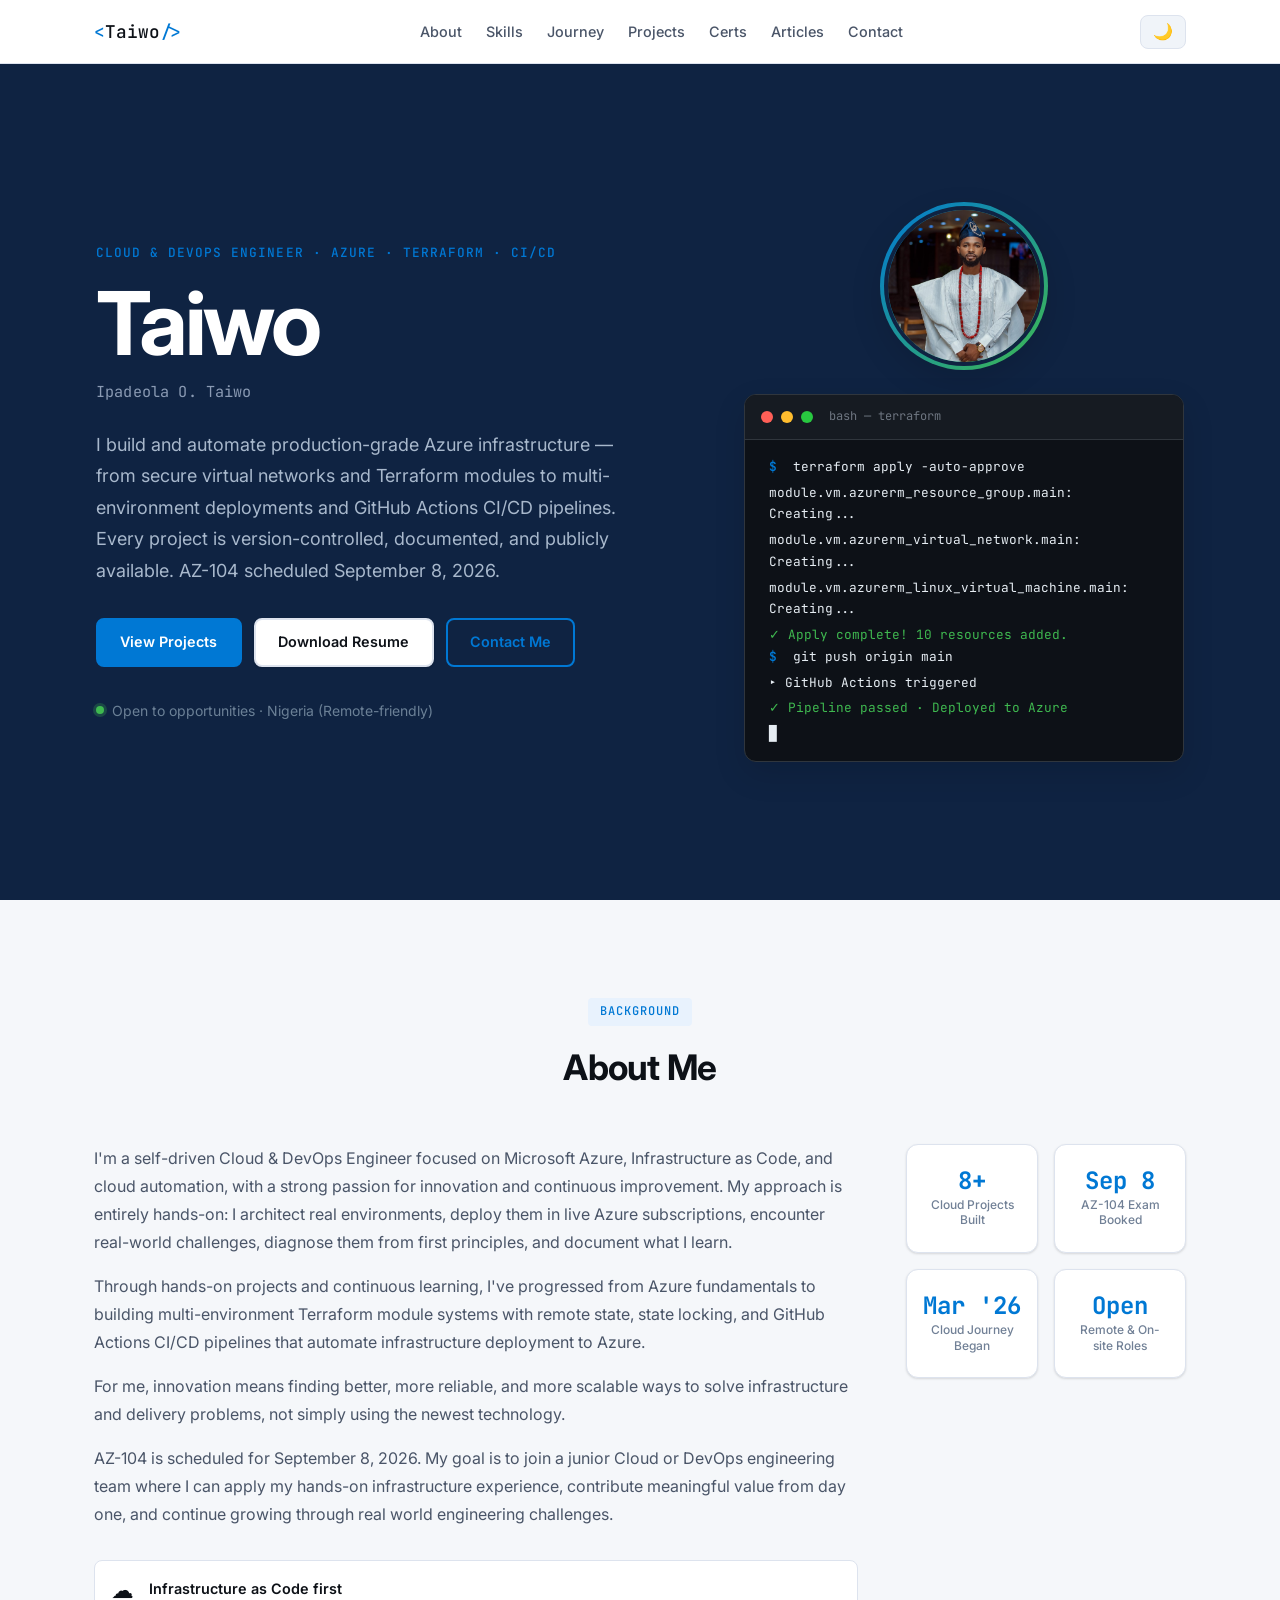
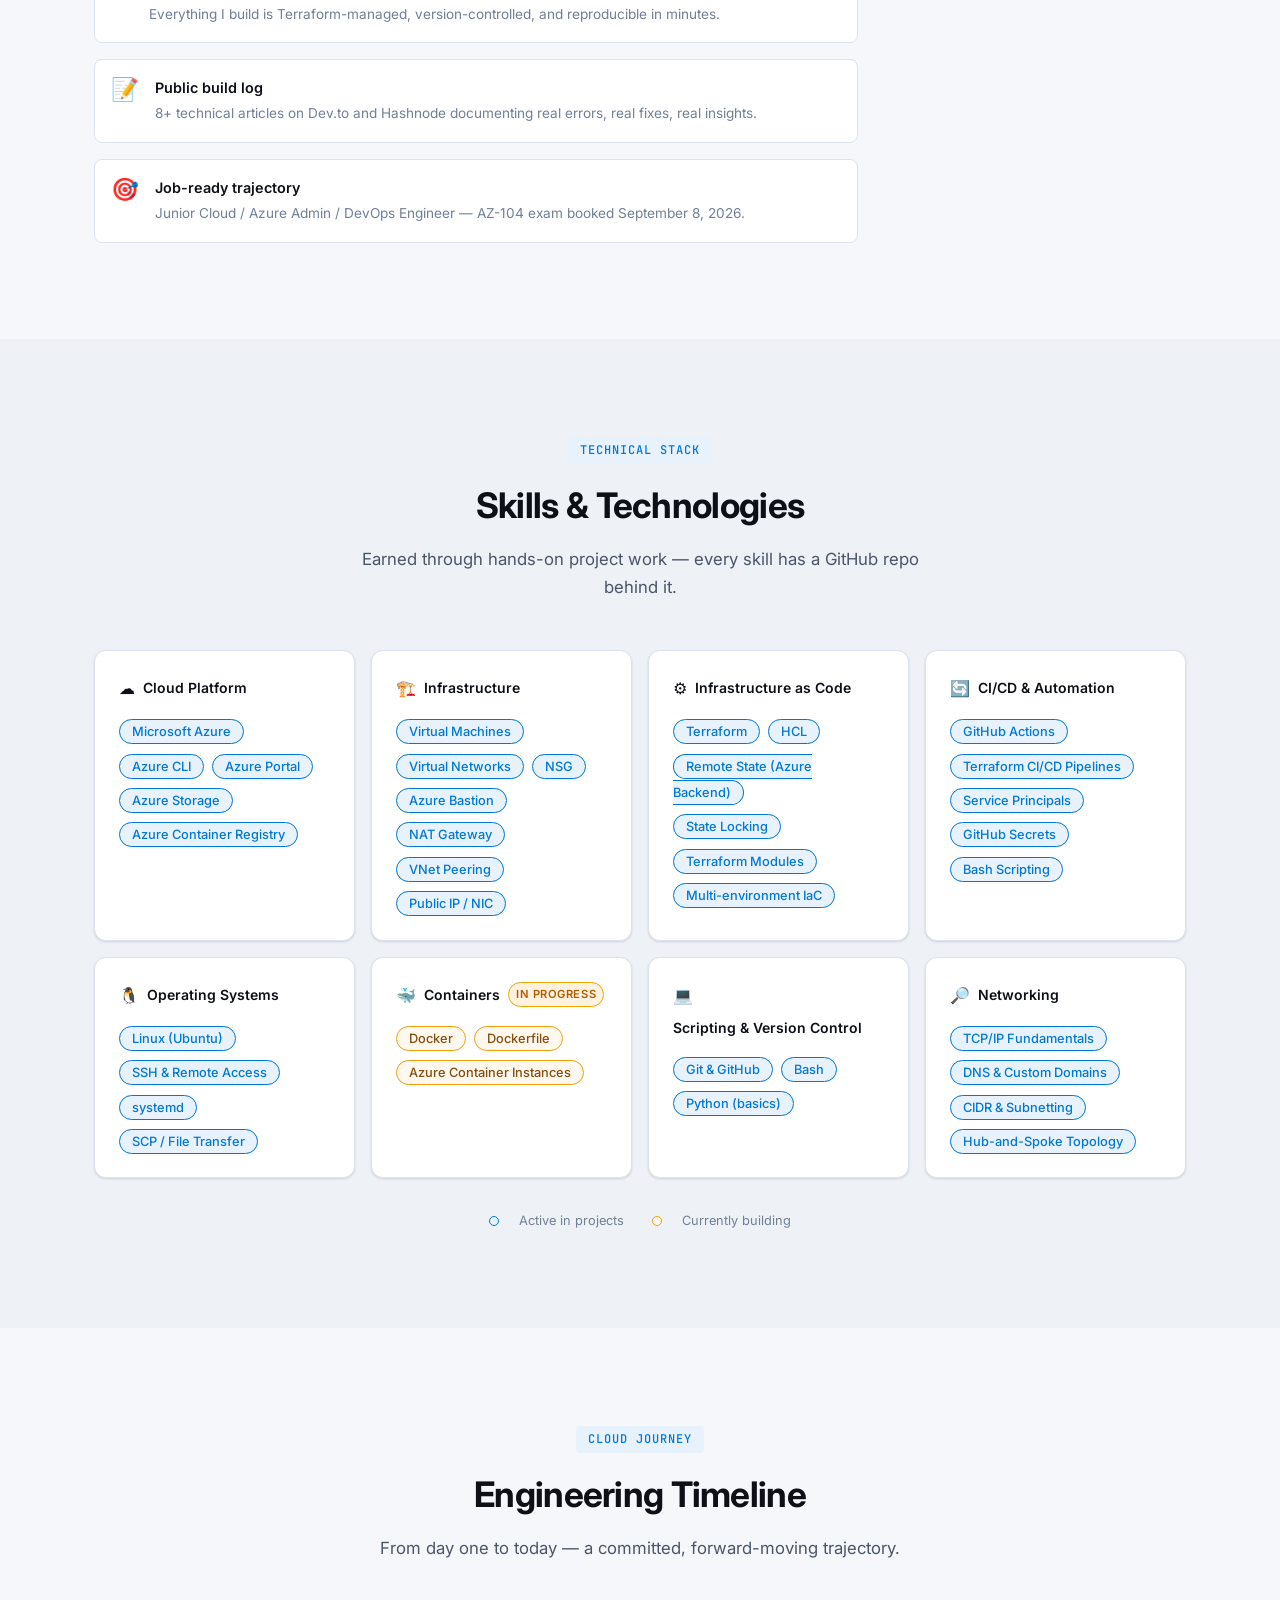
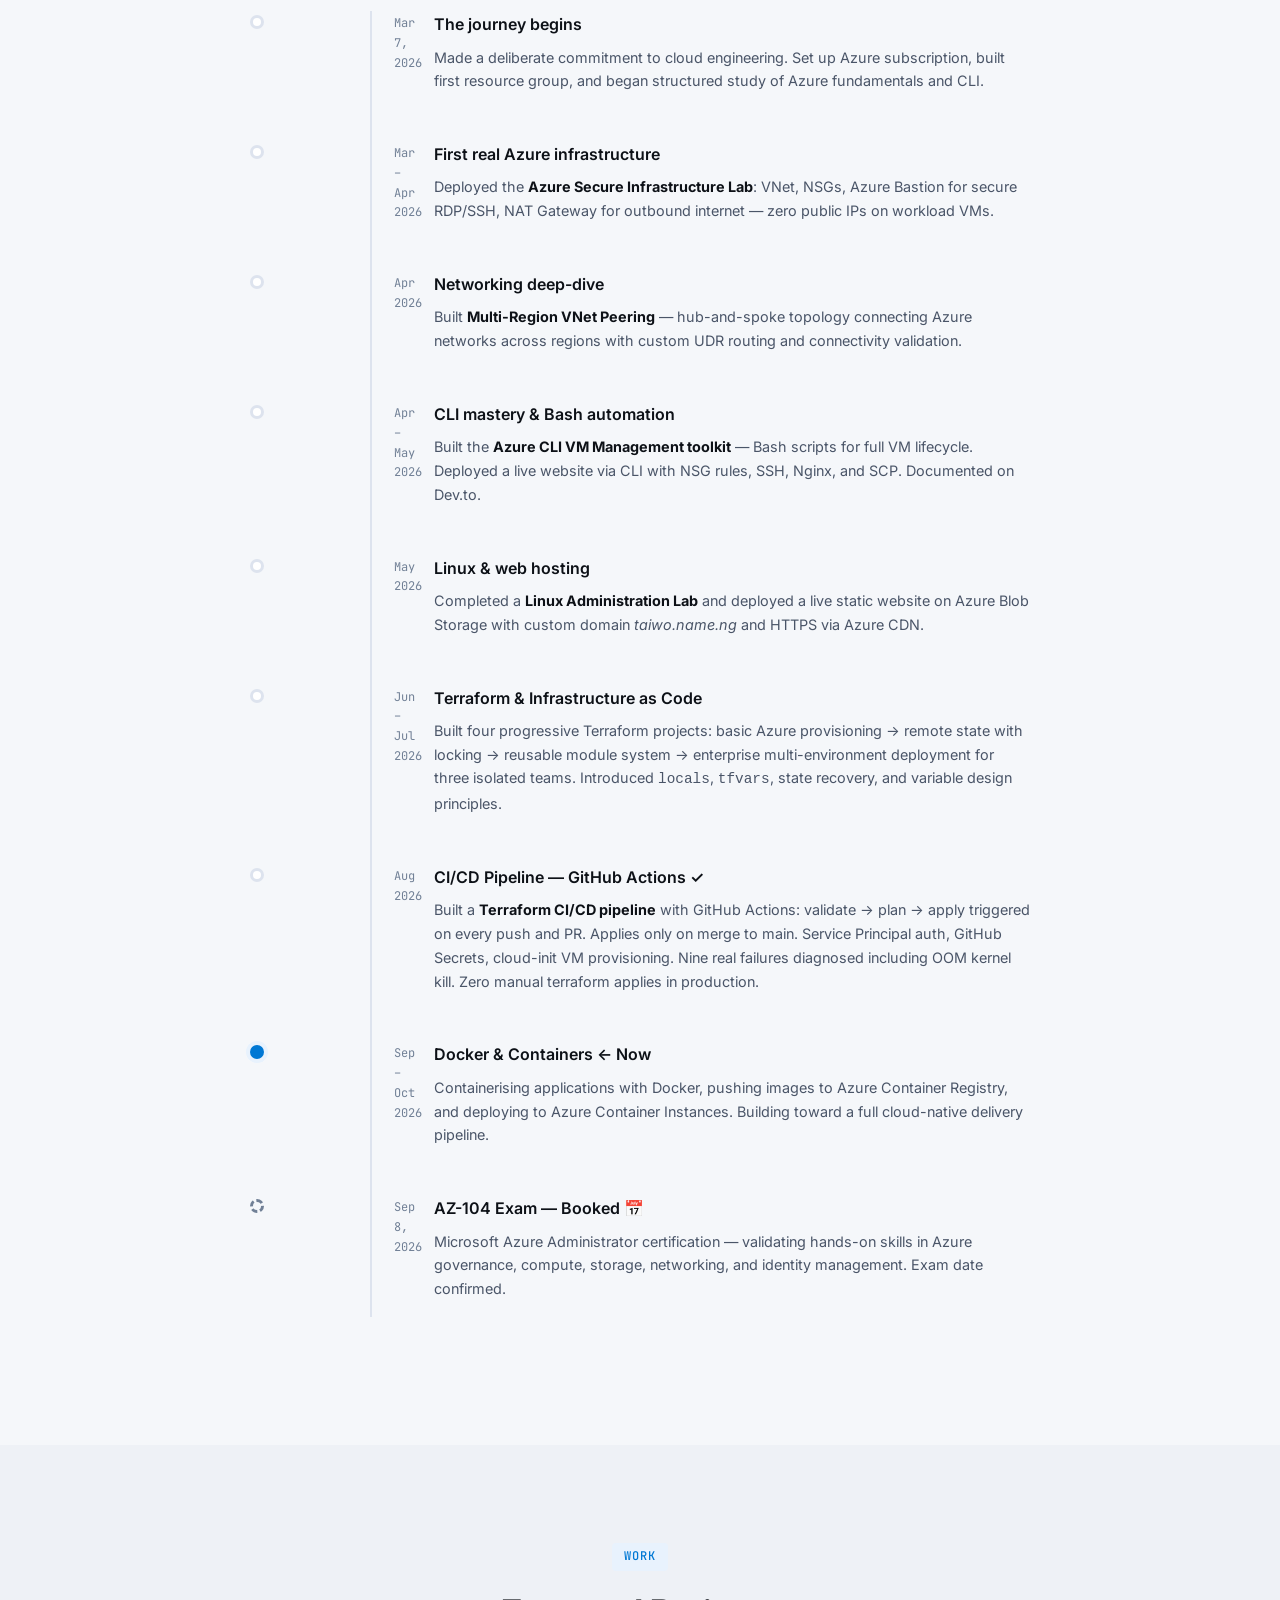
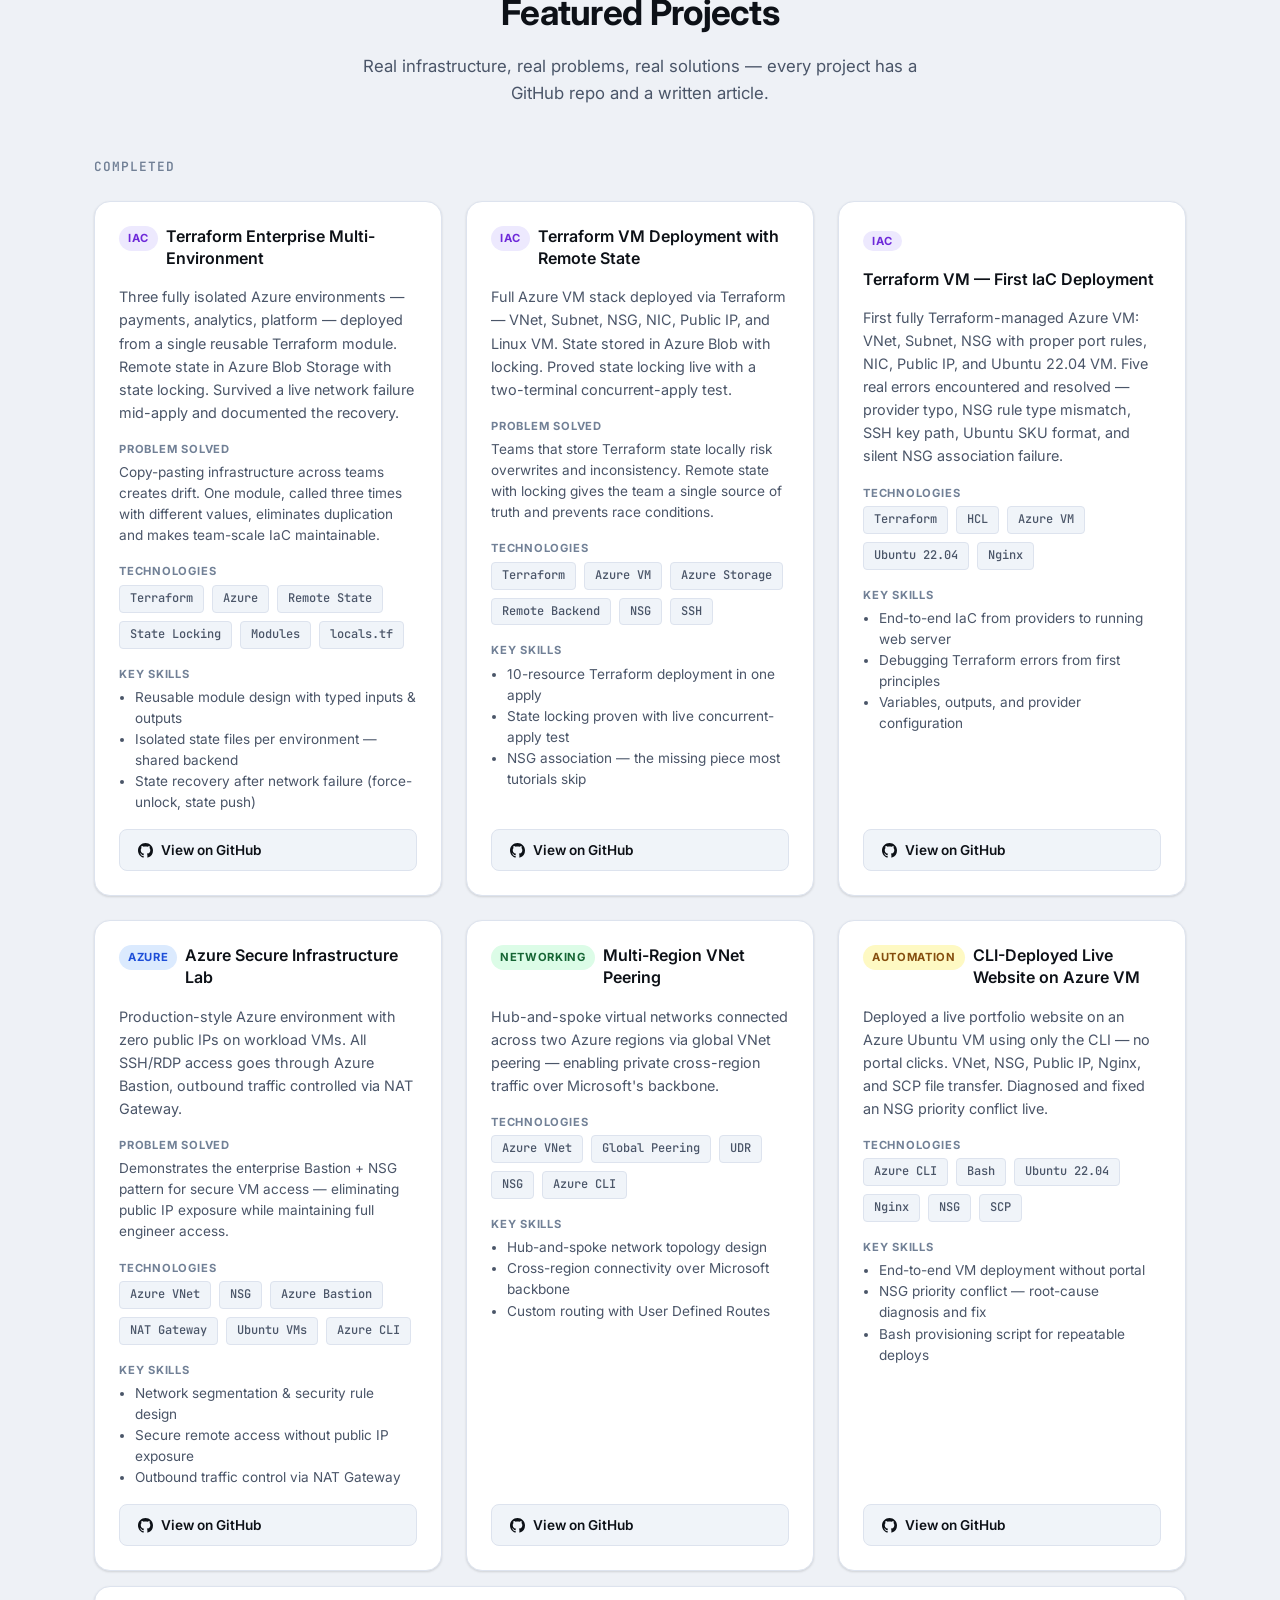
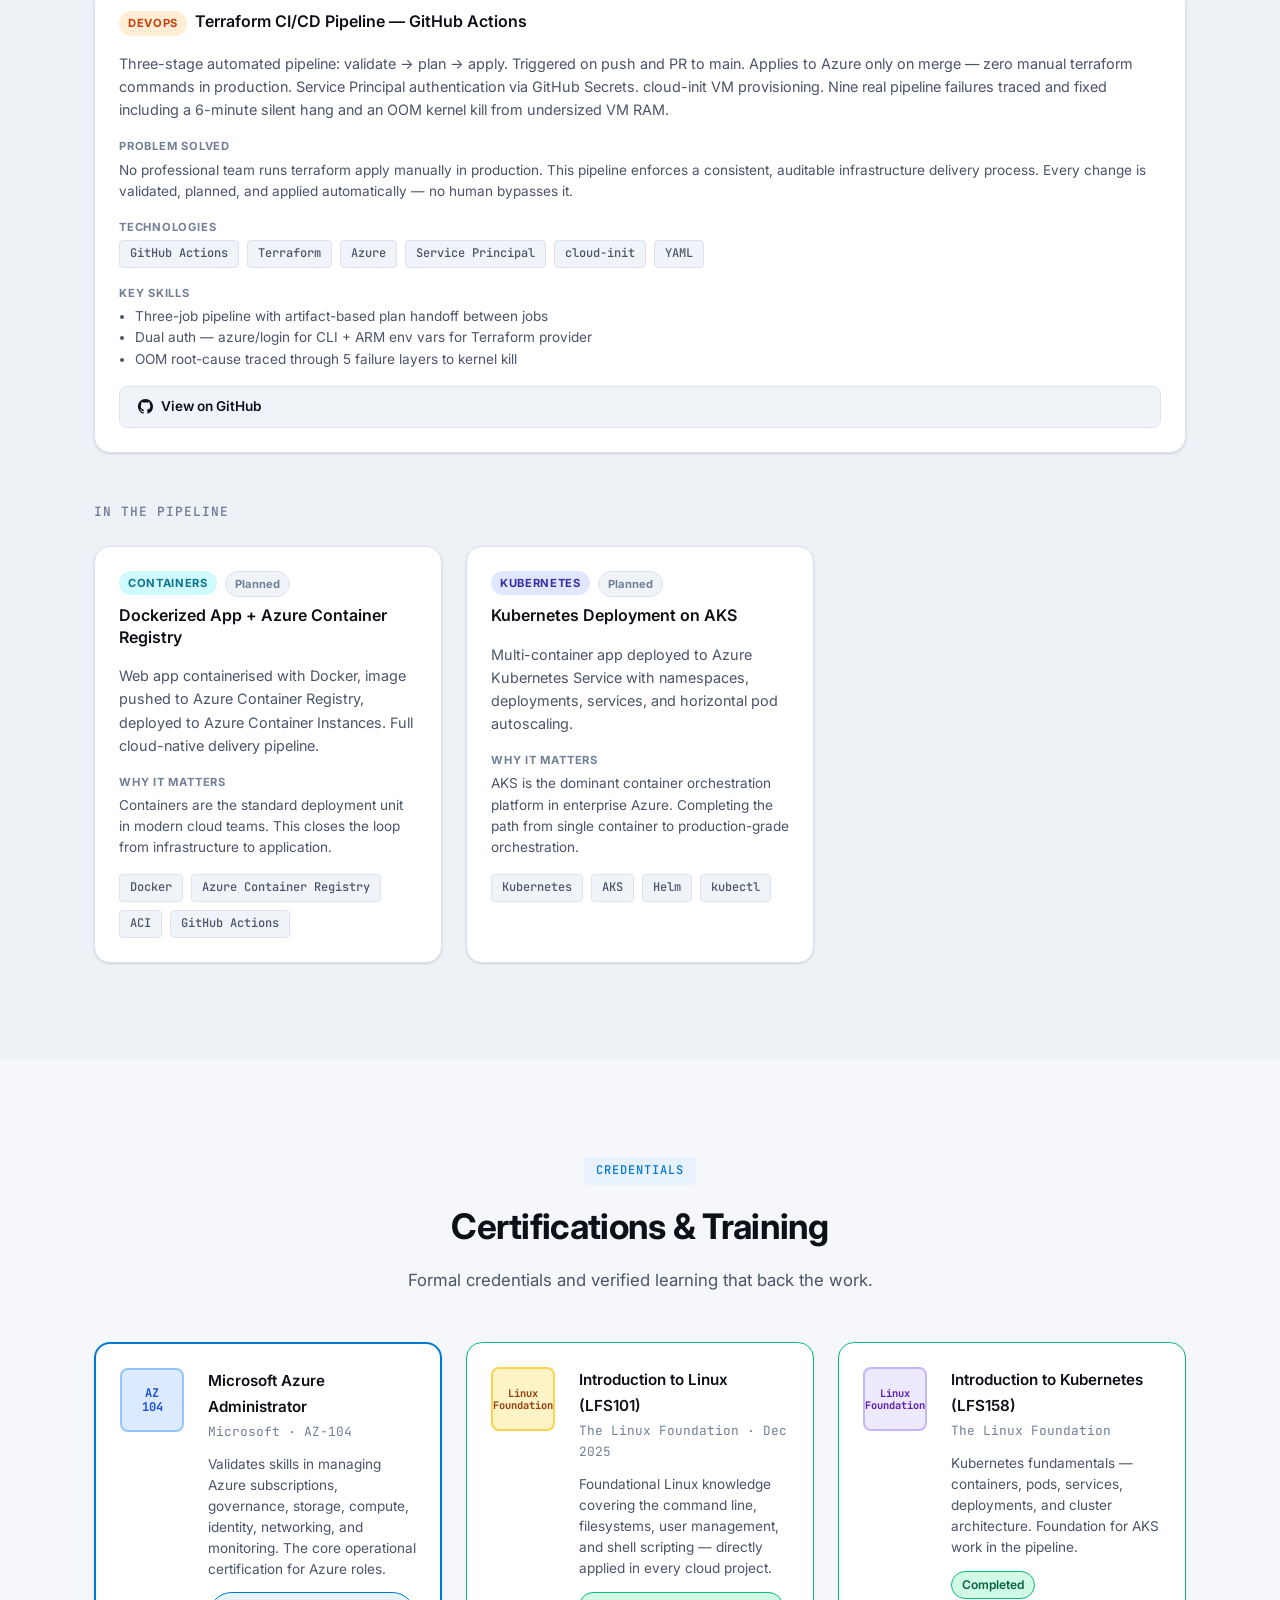
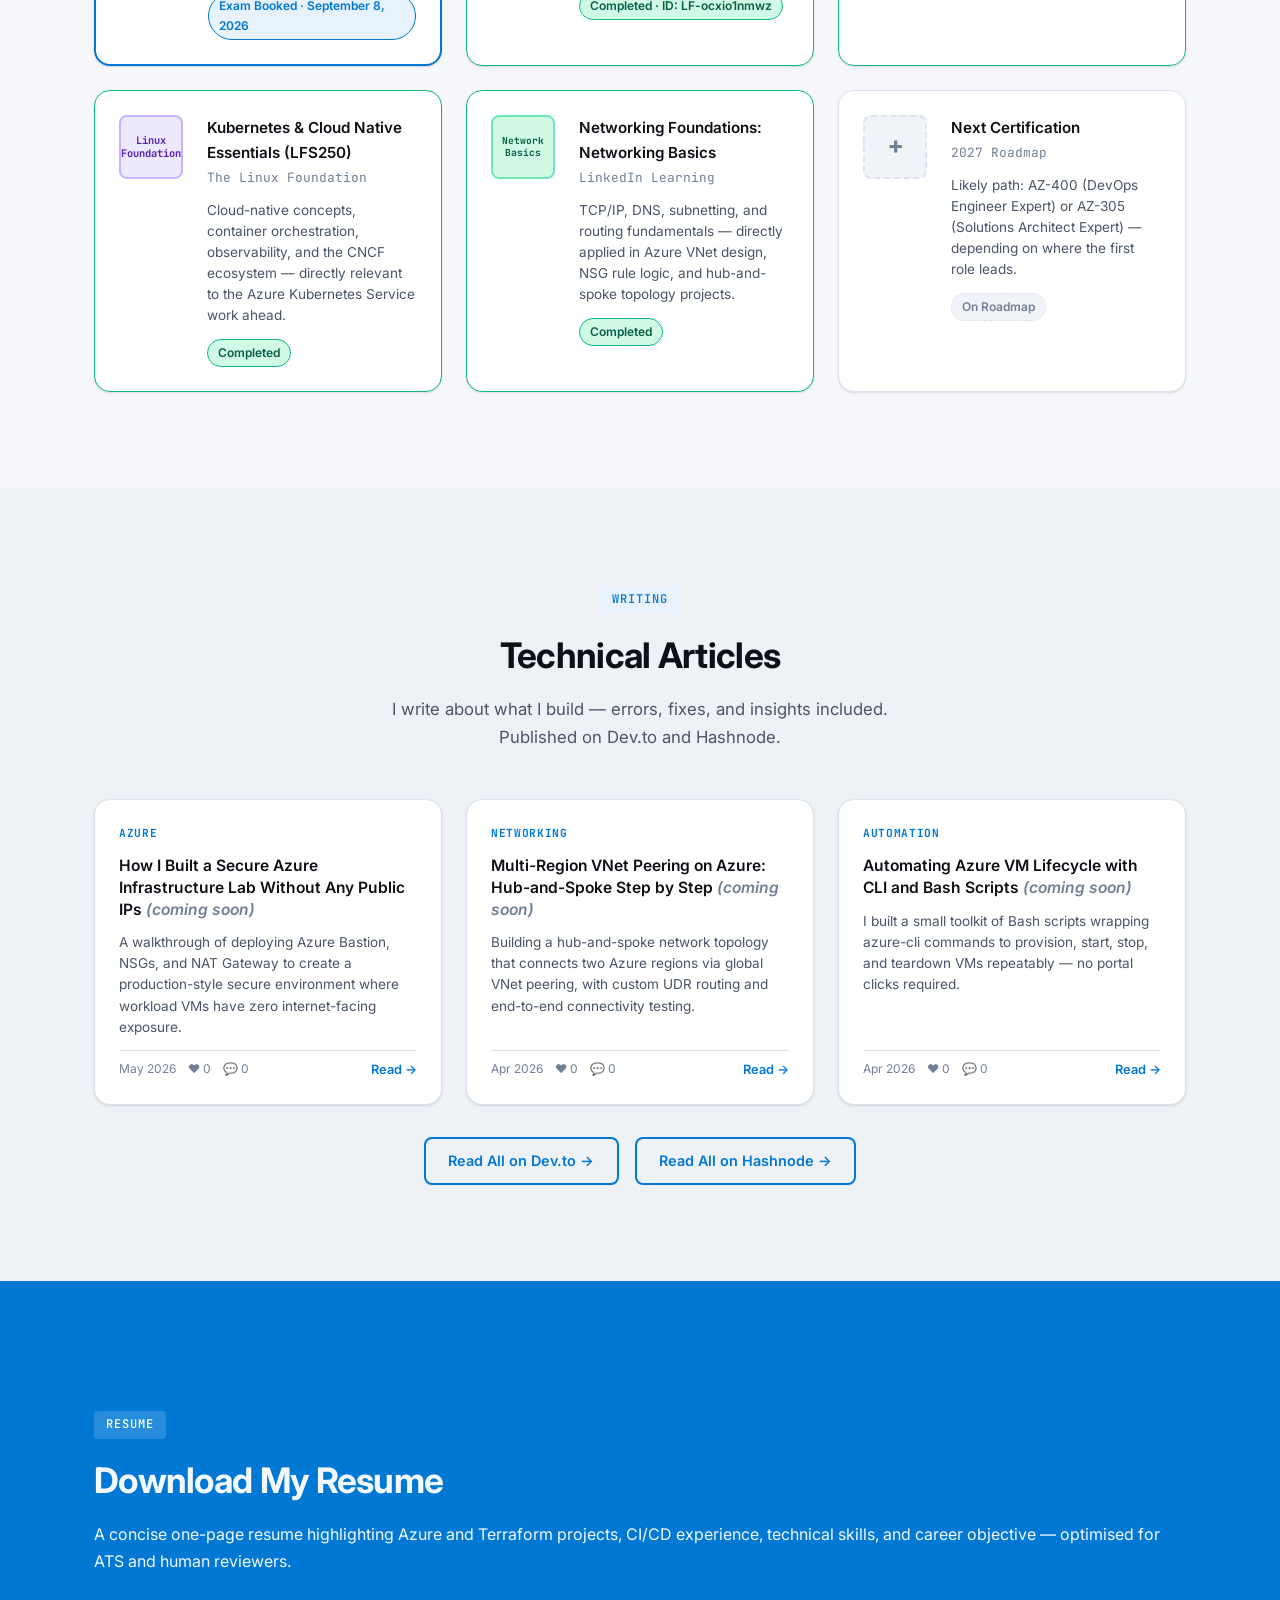
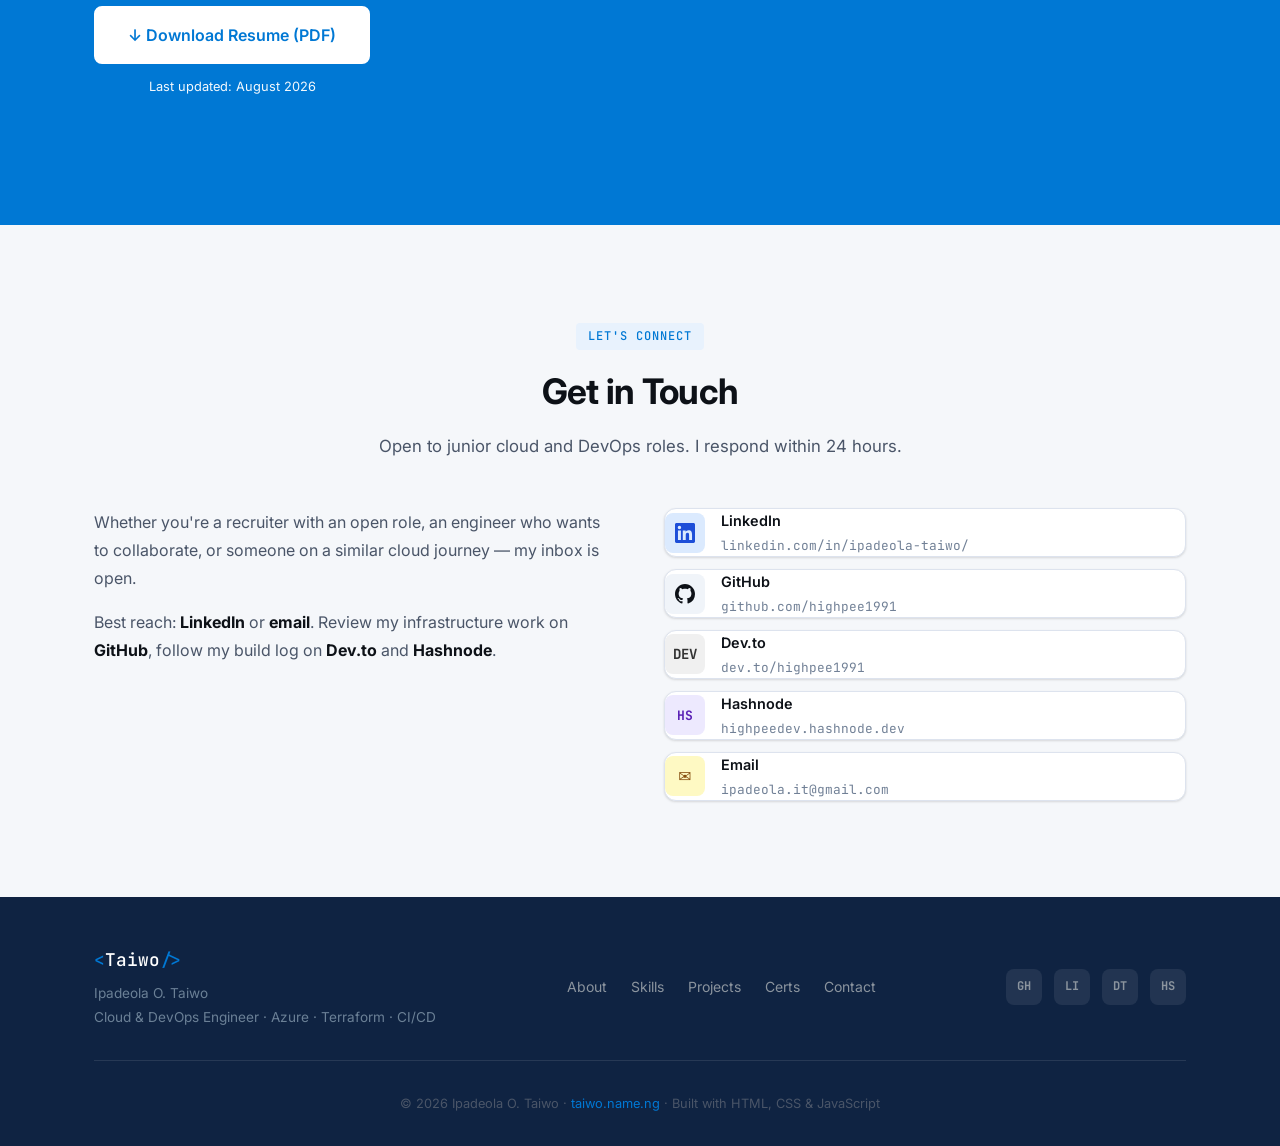
==== portfolio/index.html @ 21169d37 "feat: provision Azure storage and Front Door infrastructure with Terraform" ====
<!DOCTYPE html>
<html lang="en">
<head>
  <meta charset="UTF-8" />
  <meta name="viewport" content="width=device-width, initial-scale=1.0" />
  <meta name="description" content="Ipadeola O. Taiwo — Cloud & DevOps Engineer (Azure | Terraform | CI/CD). Building real-world infrastructure as code and seeking Junior Cloud Engineer, Azure Administrator, or DevOps Engineer roles." />
  <meta name="keywords" content="Ipadeola Taiwo, Cloud Engineer, Azure, DevOps, Terraform, GitHub Actions, CI/CD, IaC, Azure Administrator, Junior Cloud Engineer" />
  <meta name="author" content="Ipadeola O. Taiwo" />
  <meta property="og:title" content="Ipadeola O. Taiwo | Cloud & DevOps Engineer" />
  <meta property="og:description" content="Building production-grade Azure infrastructure with Terraform and CI/CD. Open to Junior Cloud, Azure Admin, and DevOps Engineer roles." />
  <meta property="og:image" content="https://taiwo.name.ng/assets/taiwo-photo.jpg" />
  <meta property="og:url" content="https://taiwo.name.ng" />
  <meta property="og:type" content="website" />
  <title>Ipadeola O. Taiwo | Cloud & DevOps Engineer</title>
  <link rel="preconnect" href="https://fonts.googleapis.com" />
  <link rel="preconnect" href="https://fonts.gstatic.com" crossorigin />
  <link href="https://fonts.googleapis.com/css2?family=Inter:wght@300;400;500;600;700&family=JetBrains+Mono:wght@400;500&display=swap" rel="stylesheet" />
  <link rel="stylesheet" href="style.css" />
</head>
<body class="light-mode">

  <!-- NAVBAR -->
  <header class="navbar" id="navbar" role="banner">
    <div class="nav-inner">
      <a href="#hero" class="nav-logo" aria-label="Taiwo home">
        <span class="logo-bracket">&lt;</span>Taiwo<span class="logo-bracket">/&gt;</span>
      </a>
      <nav class="nav-links" id="navLinks" role="navigation" aria-label="Main navigation">
        <a href="#about">About</a>
        <a href="#skills">Skills</a>
        <a href="#timeline">Journey</a>
        <a href="#projects">Projects</a>
        <a href="#certifications">Certs</a>
        <a href="#articles">Articles</a>
        <a href="#contact">Contact</a>
      </nav>
      <div class="nav-controls">
        <button class="theme-toggle" id="themeToggle" aria-label="Toggle dark mode">
          <span id="themeIcon">🌙</span>
        </button>
        <button class="hamburger" id="hamburger" aria-label="Toggle menu" aria-expanded="false">
          <span></span><span></span><span></span>
        </button>
      </div>
    </div>
  </header>

  <main>

    <!-- HERO -->
    <section class="hero" id="hero" aria-label="Introduction">
      <div class="hero-content">
        <p class="hero-eyebrow">Cloud &amp; DevOps Engineer &middot; Azure · Terraform · CI/CD</p>
        <h1 class="hero-name">Taiwo</h1>
        <p class="hero-fullname">Ipadeola O. Taiwo</p>
        <p class="hero-summary">
          I build and automate production-grade Azure infrastructure — from secure virtual networks and Terraform modules to multi-environment deployments and GitHub Actions CI/CD pipelines. Every project is version-controlled, documented, and publicly available. AZ-104 scheduled September 8, 2026.
        </p>
        <div class="hero-actions">
          <a href="#projects" class="btn btn-primary">View Projects</a>
          <a href="assets/IPADEOLA_OLUWASEUN_TAIWO.pdf" target="_blank" download="Ipadeola-Taiwo-Cloud-DevOps-Resume.pdf" class="btn btn-secondary">Download Resume</a>
          <a href="#contact" class="btn btn-outline">Contact Me</a>
        </div>
        <div class="hero-meta">
          <span class="status-dot" aria-hidden="true"></span>
          <span>Open to opportunities &middot; Nigeria (Remote-friendly)</span>
        </div>
      </div>
      <div class="hero-visual">
        <div class="hero-photo-wrap">
          <img src="assets/taiwo-photo.jpg" alt="Portrait of Ipadeola O. Taiwo" class="hero-photo" width="320" height="320" loading="eager" />
        </div>
        <div class="terminal-card">
          <div class="terminal-header">
            <span class="dot dot-red"></span>
            <span class="dot dot-yellow"></span>
            <span class="dot dot-green"></span>
            <span class="terminal-title">bash &mdash; terraform</span>
          </div>
          <div class="terminal-body">
            <p><span class="prompt">$</span> terraform apply -auto-approve</p>
            <p class="t-output">module.vm.azurerm_resource_group.main: Creating...</p>
            <p class="t-output">module.vm.azurerm_virtual_network.main: Creating...</p>
            <p class="t-output">module.vm.azurerm_linux_virtual_machine.main: Creating...</p>
            <p class="t-output"><span class="t-success">&#10003; Apply complete! 10 resources added.</span></p>
            <p><span class="prompt">$</span> git push origin main</p>
            <p class="t-output">&#9656; GitHub Actions triggered</p>
            <p class="t-output"><span class="t-success">&#10003; Pipeline passed &middot; Deployed to Azure</span></p>
            <p class="t-output t-blink">&#9608;</p>
          </div>
        </div>
      </div>
    </section>

    <!-- ABOUT -->
    <section class="section" id="about" aria-label="About section">
      <div class="container">
        <div class="section-header">
          <span class="section-tag">Background</span>
          <h2 class="section-title">About Me</h2>
        </div>
        <div class="about-grid">
          <div class="about-text">
            <p>I'm a self-driven Cloud & DevOps Engineer focused on Microsoft Azure, Infrastructure as Code, and cloud automation, with a strong passion for innovation and continuous improvement. My approach is entirely hands-on: I architect real environments, deploy them in live Azure subscriptions, encounter real-world challenges, diagnose them from first principles, and document what I learn.</p>
            <p>Through hands-on projects and continuous learning, I've progressed from Azure fundamentals to building multi-environment Terraform module systems with remote state, state locking, and GitHub Actions CI/CD pipelines that automate infrastructure deployment to Azure.</p>
            <p>For me, innovation means finding better, more reliable, and more scalable ways to solve infrastructure and delivery problems, not simply using the newest technology.</p>
            <p>AZ-104 is scheduled for September 8, 2026. My goal is to join a junior Cloud or DevOps engineering team where I can apply my hands-on infrastructure experience, contribute meaningful value from day one, and continue growing through real world engineering challenges.</p>
            <div class="about-highlights">
              <div class="highlight-item">
                <span class="hi-icon">&#9729;&#65039;</span>
                <div>
                  <strong>Infrastructure as Code first</strong>
                  <p>Everything I build is Terraform-managed, version-controlled, and reproducible in minutes.</p>
                </div>
              </div>
              <div class="highlight-item">
                <span class="hi-icon">&#128221;</span>
                <div>
                  <strong>Public build log</strong>
                  <p>8+ technical articles on Dev.to and Hashnode documenting real errors, real fixes, real insights.</p>
                </div>
              </div>
              <div class="highlight-item">
                <span class="hi-icon">&#127919;</span>
                <div>
                  <strong>Job-ready trajectory</strong>
                  <p>Junior Cloud / Azure Admin / DevOps Engineer — AZ-104 exam booked September 8, 2026.</p>
                </div>
              </div>
            </div>
          </div>
          <div class="about-stats">
            <div class="stat-card">
              <span class="stat-num">8+</span>
              <span class="stat-label">Cloud Projects Built</span>
            </div>
            <div class="stat-card">
              <span class="stat-num">Sep 8</span>
              <span class="stat-label">AZ-104 Exam Booked</span>
            </div>
            <div class="stat-card">
              <span class="stat-num">Mar '26</span>
              <span class="stat-label">Cloud Journey Began</span>
            </div>
            <div class="stat-card">
              <span class="stat-num">Open</span>
              <span class="stat-label">Remote &amp; On-site Roles</span>
            </div>
          </div>
        </div>
      </div>
    </section>

    <!-- SKILLS -->
    <section class="section section-alt" id="skills" aria-label="Skills section">
      <div class="container">
        <div class="section-header">
          <span class="section-tag">Technical Stack</span>
          <h2 class="section-title">Skills &amp; Technologies</h2>
          <p class="section-sub">Earned through hands-on project work — every skill has a GitHub repo behind it.</p>
        </div>
        <div class="skills-grid">
          <div class="skill-group">
            <h3 class="skill-group-title"><span class="sg-icon">&#9729;&#65039;</span> Cloud Platform</h3>
            <ul class="skill-list">
              <li><span class="skill-tag active">Microsoft Azure</span></li>
              <li><span class="skill-tag active">Azure CLI</span></li>
              <li><span class="skill-tag active">Azure Portal</span></li>
              <li><span class="skill-tag active">Azure Storage</span></li>
              <li><span class="skill-tag active">Azure Container Registry</span></li>
            </ul>
          </div>
          <div class="skill-group">
            <h3 class="skill-group-title"><span class="sg-icon">&#127959;&#65039;</span> Infrastructure</h3>
            <ul class="skill-list">
              <li><span class="skill-tag active">Virtual Machines</span></li>
              <li><span class="skill-tag active">Virtual Networks</span></li>
              <li><span class="skill-tag active">NSG</span></li>
              <li><span class="skill-tag active">Azure Bastion</span></li>
              <li><span class="skill-tag active">NAT Gateway</span></li>
              <li><span class="skill-tag active">VNet Peering</span></li>
              <li><span class="skill-tag active">Public IP / NIC</span></li>
            </ul>
          </div>
          <div class="skill-group">
            <h3 class="skill-group-title"><span class="sg-icon">&#9881;&#65039;</span> Infrastructure as Code</h3>
            <ul class="skill-list">
              <li><span class="skill-tag active">Terraform</span></li>
              <li><span class="skill-tag active">HCL</span></li>
              <li><span class="skill-tag active">Remote State (Azure Backend)</span></li>
              <li><span class="skill-tag active">State Locking</span></li>
              <li><span class="skill-tag active">Terraform Modules</span></li>
              <li><span class="skill-tag active">Multi-environment IaC</span></li>
            </ul>
          </div>
          <div class="skill-group">
            <h3 class="skill-group-title"><span class="sg-icon">&#128260;</span> CI/CD &amp; Automation</h3>
            <ul class="skill-list">
              <li><span class="skill-tag active">GitHub Actions</span></li>
              <li><span class="skill-tag active">Terraform CI/CD Pipelines</span></li>
              <li><span class="skill-tag active">Service Principals</span></li>
              <li><span class="skill-tag active">GitHub Secrets</span></li>
              <li><span class="skill-tag active">Bash Scripting</span></li>
            </ul>
          </div>
          <div class="skill-group">
            <h3 class="skill-group-title"><span class="sg-icon">&#128039;</span> Operating Systems</h3>
            <ul class="skill-list">
              <li><span class="skill-tag active">Linux (Ubuntu)</span></li>
              <li><span class="skill-tag active">SSH &amp; Remote Access</span></li>
              <li><span class="skill-tag active">systemd</span></li>
              <li><span class="skill-tag active">SCP / File Transfer</span></li>
            </ul>
          </div>
          <div class="skill-group">
            <h3 class="skill-group-title"><span class="sg-icon">&#128051;</span> Containers
              <span class="learning-badge">In Progress</span>
            </h3>
            <ul class="skill-list">
              <li><span class="skill-tag learning">Docker</span></li>
              <li><span class="skill-tag learning">Dockerfile</span></li>
              <li><span class="skill-tag learning">Azure Container Instances</span></li>
            </ul>
          </div>
          <div class="skill-group">
            <h3 class="skill-group-title"><span class="sg-icon">&#128187;</span> Scripting &amp; Version Control</h3>
            <ul class="skill-list">
              <li><span class="skill-tag active">Git &amp; GitHub</span></li>
              <li><span class="skill-tag active">Bash</span></li>
              <li><span class="skill-tag active">Python (basics)</span></li>
            </ul>
          </div>
          <div class="skill-group">
            <h3 class="skill-group-title"><span class="sg-icon">&#128270;</span> Networking</h3>
            <ul class="skill-list">
              <li><span class="skill-tag active">TCP/IP Fundamentals</span></li>
              <li><span class="skill-tag active">DNS &amp; Custom Domains</span></li>
              <li><span class="skill-tag active">CIDR &amp; Subnetting</span></li>
              <li><span class="skill-tag active">Hub-and-Spoke Topology</span></li>
            </ul>
          </div>
        </div>
        <p class="skills-legend">
          <span class="legend-dot ld-active"></span> Active in projects &nbsp;&nbsp;
          <span class="legend-dot ld-learning"></span> Currently building
        </p>
      </div>
    </section>

    <!-- TIMELINE -->
    <section class="section" id="timeline" aria-label="Cloud journey timeline">
      <div class="container">
        <div class="section-header">
          <span class="section-tag">Cloud Journey</span>
          <h2 class="section-title">Engineering Timeline</h2>
          <p class="section-sub">From day one to today — a committed, forward-moving trajectory.</p>
        </div>
        <div class="timeline">
          <div class="timeline-item">
            <div class="tl-marker"></div>
            <div class="tl-date">Mar 7, 2026</div>
            <div class="tl-content">
              <h3>The journey begins</h3>
              <p>Made a deliberate commitment to cloud engineering. Set up Azure subscription, built first resource group, and began structured study of Azure fundamentals and CLI.</p>
            </div>
          </div>
          <div class="timeline-item">
            <div class="tl-marker"></div>
            <div class="tl-date">Mar – Apr 2026</div>
            <div class="tl-content">
              <h3>First real Azure infrastructure</h3>
              <p>Deployed the <strong>Azure Secure Infrastructure Lab</strong>: VNet, NSGs, Azure Bastion for secure RDP/SSH, NAT Gateway for outbound internet — zero public IPs on workload VMs.</p>
            </div>
          </div>
          <div class="timeline-item">
            <div class="tl-marker"></div>
            <div class="tl-date">Apr 2026</div>
            <div class="tl-content">
              <h3>Networking deep-dive</h3>
              <p>Built <strong>Multi-Region VNet Peering</strong> — hub-and-spoke topology connecting Azure networks across regions with custom UDR routing and connectivity validation.</p>
            </div>
          </div>
          <div class="timeline-item">
            <div class="tl-marker"></div>
            <div class="tl-date">Apr – May 2026</div>
            <div class="tl-content">
              <h3>CLI mastery &amp; Bash automation</h3>
              <p>Built the <strong>Azure CLI VM Management toolkit</strong> — Bash scripts for full VM lifecycle. Deployed a live website via CLI with NSG rules, SSH, Nginx, and SCP. Documented on Dev.to.</p>
            </div>
          </div>
          <div class="timeline-item">
            <div class="tl-marker"></div>
            <div class="tl-date">May 2026</div>
            <div class="tl-content">
              <h3>Linux &amp; web hosting</h3>
              <p>Completed a <strong>Linux Administration Lab</strong> and deployed a live static website on Azure Blob Storage with custom domain <em>taiwo.name.ng</em> and HTTPS via Azure CDN.</p>
            </div>
          </div>
          <div class="timeline-item">
            <div class="tl-marker"></div>
            <div class="tl-date">Jun – Jul 2026</div>
            <div class="tl-content">
              <h3>Terraform &amp; Infrastructure as Code</h3>
              <p>Built four progressive Terraform projects: basic Azure provisioning → remote state with locking → reusable module system → enterprise multi-environment deployment for three isolated teams. Introduced <code>locals</code>, <code>tfvars</code>, state recovery, and variable design principles.</p>
            </div>
          </div>
          <div class="timeline-item">
            <div class="tl-marker"></div>
            <div class="tl-date">Aug 2026</div>
            <div class="tl-content">
              <h3>CI/CD Pipeline — GitHub Actions ✓</h3>
              <p>Built a <strong>Terraform CI/CD pipeline</strong> with GitHub Actions: validate → plan → apply triggered on every push and PR. Applies only on merge to main. Service Principal auth, GitHub Secrets, cloud-init VM provisioning. Nine real failures diagnosed including OOM kernel kill. Zero manual terraform applies in production.</p>
            </div>
          </div>
          <div class="timeline-item">
            <div class="tl-marker current"></div>
            <div class="tl-date">Sep – Oct 2026</div>
            <div class="tl-content">
              <h3>Docker &amp; Containers ← Now</h3>
              <p>Containerising applications with Docker, pushing images to Azure Container Registry, and deploying to Azure Container Instances. Building toward a full cloud-native delivery pipeline.</p>
            </div>
          </div>
          <div class="timeline-item">
            <div class="tl-marker future"></div>
            <div class="tl-date">Sep 8, 2026</div>
            <div class="tl-content">
              <h3>AZ-104 Exam — Booked &#128197;</h3>
              <p>Microsoft Azure Administrator certification — validating hands-on skills in Azure governance, compute, storage, networking, and identity management. Exam date confirmed.</p>
            </div>
          </div>
        </div>
      </div>
    </section>

    <!-- PROJECTS -->
    <section class="section section-alt" id="projects" aria-label="Projects section">
      <div class="container">
        <div class="section-header">
          <span class="section-tag">Work</span>
          <h2 class="section-title">Featured Projects</h2>
          <p class="section-sub">Real infrastructure, real problems, real solutions — every project has a GitHub repo and a written article.</p>
        </div>

        <h3 class="projects-group-label">Completed</h3>
        <div class="projects-grid">

          <!-- PROJECT 1 -->
          <article class="project-card">
            <div class="pc-header">
              <span class="pc-badge badge-iac">IaC</span>
              <h4>Terraform Enterprise Multi-Environment</h4>
            </div>
            <p class="pc-overview">Three fully isolated Azure environments — payments, analytics, platform — deployed from a single reusable Terraform module. Remote state in Azure Blob Storage with state locking. Survived a live network failure mid-apply and documented the recovery.</p>
            <div class="pc-section">
              <span class="pc-label">Problem Solved</span>
              <p>Copy-pasting infrastructure across teams creates drift. One module, called three times with different values, eliminates duplication and makes team-scale IaC maintainable.</p>
            </div>
            <div class="pc-section">
              <span class="pc-label">Technologies</span>
              <div class="tech-tags">
                <span>Terraform</span><span>Azure</span><span>Remote State</span><span>State Locking</span><span>Modules</span><span>locals.tf</span>
              </div>
            </div>
            <div class="pc-section">
              <span class="pc-label">Key Skills</span>
              <ul class="pc-skills">
                <li>Reusable module design with typed inputs &amp; outputs</li>
                <li>Isolated state files per environment — shared backend</li>
                <li>State recovery after network failure (force-unlock, state push)</li>
              </ul>
            </div>
            <a href="https://github.com/highpee1991/terraform-enterprise" target="_blank" rel="noopener noreferrer" class="btn btn-github">
              <svg width="15" height="15" viewBox="0 0 24 24" fill="currentColor" aria-hidden="true"><path d="M12 0C5.37 0 0 5.37 0 12c0 5.31 3.435 9.795 8.205 11.385.6.105.825-.255.825-.57 0-.285-.015-1.23-.015-2.235-3.015.555-3.795-.735-4.035-1.41-.135-.345-.72-1.41-1.23-1.695-.42-.225-1.02-.78-.015-.795.945-.015 1.62.87 1.845 1.23 1.08 1.815 2.805 1.305 3.495.99.105-.78.42-1.305.765-1.605-2.67-.3-5.46-1.335-5.46-5.925 0-1.305.465-2.385 1.23-3.225-.12-.3-.54-1.53.12-3.18 0 0 1.005-.315 3.3 1.23.96-.27 1.98-.405 3-.405s2.04.135 3 .405c2.295-1.56 3.3-1.23 3.3-1.23.66 1.65.24 2.88.12 3.18.765.84 1.23 1.905 1.23 3.225 0 4.605-2.805 5.625-5.475 5.925.435.375.81 1.095.81 2.22 0 1.605-.015 2.895-.015 3.3 0 .315.225.69.825.57A12.02 12.02 0 0 0 24 12c0-6.63-5.37-12-12-12z"/></svg>
              View on GitHub
            </a>
          </article>

          <!-- PROJECT 2 -->
          <article class="project-card">
            <div class="pc-header">
              <span class="pc-badge badge-iac">IaC</span>
              <h4>Terraform VM Deployment with Remote State</h4>
            </div>
            <p class="pc-overview">Full Azure VM stack deployed via Terraform — VNet, Subnet, NSG, NIC, Public IP, and Linux VM. State stored in Azure Blob with locking. Proved state locking live with a two-terminal concurrent-apply test.</p>
            <div class="pc-section">
              <span class="pc-label">Problem Solved</span>
              <p>Teams that store Terraform state locally risk overwrites and inconsistency. Remote state with locking gives the team a single source of truth and prevents race conditions.</p>
            </div>
            <div class="pc-section">
              <span class="pc-label">Technologies</span>
              <div class="tech-tags">
                <span>Terraform</span><span>Azure VM</span><span>Azure Storage</span><span>Remote Backend</span><span>NSG</span><span>SSH</span>
              </div>
            </div>
            <div class="pc-section">
              <span class="pc-label">Key Skills</span>
              <ul class="pc-skills">
                <li>10-resource Terraform deployment in one apply</li>
                <li>State locking proven with live concurrent-apply test</li>
                <li>NSG association — the missing piece most tutorials skip</li>
              </ul>
            </div>
            <a href="https://github.com/highpee1991/terraform-IAC" target="_blank" rel="noopener noreferrer" class="btn btn-github">
              <svg width="15" height="15" viewBox="0 0 24 24" fill="currentColor" aria-hidden="true"><path d="M12 0C5.37 0 0 5.37 0 12c0 5.31 3.435 9.795 8.205 11.385.6.105.825-.255.825-.57 0-.285-.015-1.23-.015-2.235-3.015.555-3.795-.735-4.035-1.41-.135-.345-.72-1.41-1.23-1.695-.42-.225-1.02-.78-.015-.795.945-.015 1.62.87 1.845 1.23 1.08 1.815 2.805 1.305 3.495.99.105-.78.42-1.305.765-1.605-2.67-.3-5.46-1.335-5.46-5.925 0-1.305.465-2.385 1.23-3.225-.12-.3-.54-1.53.12-3.18 0 0 1.005-.315 3.3 1.23.96-.27 1.98-.405 3-.405s2.04.135 3 .405c2.295-1.56 3.3-1.23 3.3-1.23.66 1.65.24 2.88.12 3.18.765.84 1.23 1.905 1.23 3.225 0 4.605-2.805 5.625-5.475 5.925.435.375.81 1.095.81 2.22 0 1.605-.015 2.895-.015 3.3 0 .315.225.69.825.57A12.02 12.02 0 0 0 24 12c0-6.63-5.37-12-12-12z"/></svg>
              View on GitHub
            </a>
          </article>

          <!-- PROJECT 3 -->
          <article class="project-card">
            <div class="pc-badge-wrap"><span class="pc-badge badge-iac">IaC</span></div>
            <div class="pc-header">
              <h4>Terraform VM — First IaC Deployment</h4>
            </div>
            <p class="pc-overview">First fully Terraform-managed Azure VM: VNet, Subnet, NSG with proper port rules, NIC, Public IP, and Ubuntu 22.04 VM. Five real errors encountered and resolved — provider typo, NSG rule type mismatch, SSH key path, Ubuntu SKU format, and silent NSG association failure.</p>
            <div class="pc-section">
              <span class="pc-label">Technologies</span>
              <div class="tech-tags">
                <span>Terraform</span><span>HCL</span><span>Azure VM</span><span>Ubuntu 22.04</span><span>Nginx</span>
              </div>
            </div>
            <div class="pc-section">
              <span class="pc-label">Key Skills</span>
              <ul class="pc-skills">
                <li>End-to-end IaC from providers to running web server</li>
                <li>Debugging Terraform errors from first principles</li>
                <li>Variables, outputs, and provider configuration</li>
              </ul>
            </div>
            <a href="https://github.com/highpee1991/Terraform-Virtual-Machine-Deployment" target="_blank" rel="noopener noreferrer" class="btn btn-github">
              <svg width="15" height="15" viewBox="0 0 24 24" fill="currentColor" aria-hidden="true"><path d="M12 0C5.37 0 0 5.37 0 12c0 5.31 3.435 9.795 8.205 11.385.6.105.825-.255.825-.57 0-.285-.015-1.23-.015-2.235-3.015.555-3.795-.735-4.035-1.41-.135-.345-.72-1.41-1.23-1.695-.42-.225-1.02-.78-.015-.795.945-.015 1.62.87 1.845 1.23 1.08 1.815 2.805 1.305 3.495.99.105-.78.42-1.305.765-1.605-2.67-.3-5.46-1.335-5.46-5.925 0-1.305.465-2.385 1.23-3.225-.12-.3-.54-1.53.12-3.18 0 0 1.005-.315 3.3 1.23.96-.27 1.98-.405 3-.405s2.04.135 3 .405c2.295-1.56 3.3-1.23 3.3-1.23.66 1.65.24 2.88.12 3.18.765.84 1.23 1.905 1.23 3.225 0 4.605-2.805 5.625-5.475 5.925.435.375.81 1.095.81 2.22 0 1.605-.015 2.895-.015 3.3 0 .315.225.69.825.57A12.02 12.02 0 0 0 24 12c0-6.63-5.37-12-12-12z"/></svg>
              View on GitHub
            </a>
          </article>

          <!-- PROJECT 4 -->
          <article class="project-card">
            <div class="pc-header">
              <span class="pc-badge badge-azure">Azure</span>
              <h4>Azure Secure Infrastructure Lab</h4>
            </div>
            <p class="pc-overview">Production-style Azure environment with zero public IPs on workload VMs. All SSH/RDP access goes through Azure Bastion, outbound traffic controlled via NAT Gateway.</p>
            <div class="pc-section">
              <span class="pc-label">Problem Solved</span>
              <p>Demonstrates the enterprise Bastion + NSG pattern for secure VM access — eliminating public IP exposure while maintaining full engineer access.</p>
            </div>
            <div class="pc-section">
              <span class="pc-label">Technologies</span>
              <div class="tech-tags">
                <span>Azure VNet</span><span>NSG</span><span>Azure Bastion</span><span>NAT Gateway</span><span>Ubuntu VMs</span><span>Azure CLI</span>
              </div>
            </div>
            <div class="pc-section">
              <span class="pc-label">Key Skills</span>
              <ul class="pc-skills">
                <li>Network segmentation &amp; security rule design</li>
                <li>Secure remote access without public IP exposure</li>
                <li>Outbound traffic control via NAT Gateway</li>
              </ul>
            </div>
            <a href="https://github.com/highpee1991/azure-cli-lab" target="_blank" rel="noopener noreferrer" class="btn btn-github">
              <svg width="15" height="15" viewBox="0 0 24 24" fill="currentColor" aria-hidden="true"><path d="M12 0C5.37 0 0 5.37 0 12c0 5.31 3.435 9.795 8.205 11.385.6.105.825-.255.825-.57 0-.285-.015-1.23-.015-2.235-3.015.555-3.795-.735-4.035-1.41-.135-.345-.72-1.41-1.23-1.695-.42-.225-1.02-.78-.015-.795.945-.015 1.62.87 1.845 1.23 1.08 1.815 2.805 1.305 3.495.99.105-.78.42-1.305.765-1.605-2.67-.3-5.46-1.335-5.46-5.925 0-1.305.465-2.385 1.23-3.225-.12-.3-.54-1.53.12-3.18 0 0 1.005-.315 3.3 1.23.96-.27 1.98-.405 3-.405s2.04.135 3 .405c2.295-1.56 3.3-1.23 3.3-1.23.66 1.65.24 2.88.12 3.18.765.84 1.23 1.905 1.23 3.225 0 4.605-2.805 5.625-5.475 5.925.435.375.81 1.095.81 2.22 0 1.605-.015 2.895-.015 3.3 0 .315.225.69.825.57A12.02 12.02 0 0 0 24 12c0-6.63-5.37-12-12-12z"/></svg>
              View on GitHub
            </a>
          </article>

          <!-- PROJECT 5 -->
          <article class="project-card">
            <div class="pc-header">
              <span class="pc-badge badge-net">Networking</span>
              <h4>Multi-Region VNet Peering</h4>
            </div>
            <p class="pc-overview">Hub-and-spoke virtual networks connected across two Azure regions via global VNet peering — enabling private cross-region traffic over Microsoft's backbone.</p>
            <div class="pc-section">
              <span class="pc-label">Technologies</span>
              <div class="tech-tags">
                <span>Azure VNet</span><span>Global Peering</span><span>UDR</span><span>NSG</span><span>Azure CLI</span>
              </div>
            </div>
            <div class="pc-section">
              <span class="pc-label">Key Skills</span>
              <ul class="pc-skills">
                <li>Hub-and-spoke network topology design</li>
                <li>Cross-region connectivity over Microsoft backbone</li>
                <li>Custom routing with User Defined Routes</li>
              </ul>
            </div>
            <a href="https://github.com/highpee1991" target="_blank" rel="noopener noreferrer" class="btn btn-github">
              <svg width="15" height="15" viewBox="0 0 24 24" fill="currentColor" aria-hidden="true"><path d="M12 0C5.37 0 0 5.37 0 12c0 5.31 3.435 9.795 8.205 11.385.6.105.825-.255.825-.57 0-.285-.015-1.23-.015-2.235-3.015.555-3.795-.735-4.035-1.41-.135-.345-.72-1.41-1.23-1.695-.42-.225-1.02-.78-.015-.795.945-.015 1.62.87 1.845 1.23 1.08 1.815 2.805 1.305 3.495.99.105-.78.42-1.305.765-1.605-2.67-.3-5.46-1.335-5.46-5.925 0-1.305.465-2.385 1.23-3.225-.12-.3-.54-1.53.12-3.18 0 0 1.005-.315 3.3 1.23.96-.27 1.98-.405 3-.405s2.04.135 3 .405c2.295-1.56 3.3-1.23 3.3-1.23.66 1.65.24 2.88.12 3.18.765.84 1.23 1.905 1.23 3.225 0 4.605-2.805 5.625-5.475 5.925.435.375.81 1.095.81 2.22 0 1.605-.015 2.895-.015 3.3 0 .315.225.69.825.57A12.02 12.02 0 0 0 24 12c0-6.63-5.37-12-12-12z"/></svg>
              View on GitHub
            </a>
          </article>

          <!-- PROJECT 6 -->
          <article class="project-card">
            <div class="pc-header">
              <span class="pc-badge badge-auto">Automation</span>
              <h4>CLI-Deployed Live Website on Azure VM</h4>
            </div>
            <p class="pc-overview">Deployed a live portfolio website on an Azure Ubuntu VM using only the CLI — no portal clicks. VNet, NSG, Public IP, Nginx, and SCP file transfer. Diagnosed and fixed an NSG priority conflict live.</p>
            <div class="pc-section">
              <span class="pc-label">Technologies</span>
              <div class="tech-tags">
                <span>Azure CLI</span><span>Bash</span><span>Ubuntu 22.04</span><span>Nginx</span><span>NSG</span><span>SCP</span>
              </div>
            </div>
            <div class="pc-section">
              <span class="pc-label">Key Skills</span>
              <ul class="pc-skills">
                <li>End-to-end VM deployment without portal</li>
                <li>NSG priority conflict — root-cause diagnosis and fix</li>
                <li>Bash provisioning script for repeatable deploys</li>
              </ul>
            </div>
            <a href="https://github.com/highpee1991/azure-cli-lab" target="_blank" rel="noopener noreferrer" class="btn btn-github">
              <svg width="15" height="15" viewBox="0 0 24 24" fill="currentColor" aria-hidden="true"><path d="M12 0C5.37 0 0 5.37 0 12c0 5.31 3.435 9.795 8.205 11.385.6.105.825-.255.825-.57 0-.285-.015-1.23-.015-2.235-3.015.555-3.795-.735-4.035-1.41-.135-.345-.72-1.41-1.23-1.695-.42-.225-1.02-.78-.015-.795.945-.015 1.62.87 1.845 1.23 1.08 1.815 2.805 1.305 3.495.99.105-.78.42-1.305.765-1.605-2.67-.3-5.46-1.335-5.46-5.925 0-1.305.465-2.385 1.23-3.225-.12-.3-.54-1.53.12-3.18 0 0 1.005-.315 3.3 1.23.96-.27 1.98-.405 3-.405s2.04.135 3 .405c2.295-1.56 3.3-1.23 3.3-1.23.66 1.65.24 2.88.12 3.18.765.84 1.23 1.905 1.23 3.225 0 4.605-2.805 5.625-5.475 5.925.435.375.81 1.095.81 2.22 0 1.605-.015 2.895-.015 3.3 0 .315.225.69.825.57A12.02 12.02 0 0 0 24 12c0-6.63-5.37-12-12-12z"/></svg>
              View on GitHub
            </a>
          </article>

        </div>

        
          <!-- PROJECT 7 — CICD PIPELINE -->
          <article class="project-card devops">
            <div class="pc-header">
              <span class="pc-badge badge-devops">DevOps</span>
              <h4>Terraform CI/CD Pipeline — GitHub Actions</h4>
            </div>
            <p class="pc-overview">Three-stage automated pipeline: validate → plan → apply. Triggered on push and PR to main. Applies to Azure only on merge — zero manual terraform commands in production. Service Principal authentication via GitHub Secrets. cloud-init VM provisioning. Nine real pipeline failures traced and fixed including a 6-minute silent hang and an OOM kernel kill from undersized VM RAM.</p>
            <div class="pc-section">
              <span class="pc-label">Problem Solved</span>
              <p>No professional team runs terraform apply manually in production. This pipeline enforces a consistent, auditable infrastructure delivery process. Every change is validated, planned, and applied automatically — no human bypasses it.</p>
            </div>
            <div class="pc-section">
              <span class="pc-label">Technologies</span>
              <div class="tech-tags">
                <span>GitHub Actions</span><span>Terraform</span><span>Azure</span><span>Service Principal</span><span>cloud-init</span><span>YAML</span>
              </div>
            </div>
            <div class="pc-section">
              <span class="pc-label">Key Skills</span>
              <ul class="pc-skills">
                <li>Three-job pipeline with artifact-based plan handoff between jobs</li>
                <li>Dual auth — azure/login for CLI + ARM env vars for Terraform provider</li>
                <li>OOM root-cause traced through 5 failure layers to kernel kill</li>
              </ul>
            </div>
            <a href="https://github.com/highpee1991/terraform-cicd-pipeline" target="_blank" rel="noopener noreferrer" class="btn btn-github">
              <svg width="15" height="15" viewBox="0 0 24 24" fill="currentColor" aria-hidden="true"><path d="M12 0C5.37 0 0 5.37 0 12c0 5.31 3.435 9.795 8.205 11.385.6.105.825-.255.825-.57 0-.285-.015-1.23-.015-2.235-3.015.555-3.795-.735-4.035-1.41-.135-.345-.72-1.41-1.23-1.695-.42-.225-1.02-.78-.015-.795.945-.015 1.62.87 1.845 1.23 1.08 1.815 2.805 1.305 3.495.99.105-.78.42-1.305.765-1.605-2.67-.3-5.46-1.335-5.46-5.925 0-1.305.465-2.385 1.23-3.225-.12-.3-.54-1.53.12-3.18 0 0 1.005-.315 3.3 1.23.96-.27 1.98-.405 3-.405s2.04.135 3 .405c2.295-1.56 3.3-1.23 3.3-1.23.66 1.65.24 2.88.12 3.18.765.84 1.23 1.905 1.23 3.225 0 4.605-2.805 5.625-5.475 5.925.435.375.81 1.095.81 2.22 0 1.605-.015 2.895-.015 3.3 0 .315.225.69.825.57A12.02 12.02 0 0 0 24 12c0-6.63-5.37-12-12-12z"/></svg>
              View on GitHub
            </a>
          </article>

        <h3 class="projects-group-label upcoming">In the Pipeline</h3>
        <div class="projects-grid pipeline-grid">

          <article class="project-card coming-soon">
            <div class="pc-header">
              <span class="pc-badge badge-cont">Containers</span>
              <span class="coming-badge">Planned</span>
              <h4>Dockerized App + Azure Container Registry</h4>
            </div>
            <p class="pc-overview">Web app containerised with Docker, image pushed to Azure Container Registry, deployed to Azure Container Instances. Full cloud-native delivery pipeline.</p>
            <div class="pc-section">
              <span class="pc-label">Why it matters</span>
              <p>Containers are the standard deployment unit in modern cloud teams. This closes the loop from infrastructure to application.</p>
            </div>
            <div class="tech-tags"><span>Docker</span><span>Azure Container Registry</span><span>ACI</span><span>GitHub Actions</span></div>
          </article>

          <article class="project-card coming-soon">
            <div class="pc-header">
              <span class="pc-badge badge-k8s">Kubernetes</span>
              <span class="coming-badge">Planned</span>
              <h4>Kubernetes Deployment on AKS</h4>
            </div>
            <p class="pc-overview">Multi-container app deployed to Azure Kubernetes Service with namespaces, deployments, services, and horizontal pod autoscaling.</p>
            <div class="pc-section">
              <span class="pc-label">Why it matters</span>
              <p>AKS is the dominant container orchestration platform in enterprise Azure. Completing the path from single container to production-grade orchestration.</p>
            </div>
            <div class="tech-tags"><span>Kubernetes</span><span>AKS</span><span>Helm</span><span>kubectl</span></div>
          </article>

        </div>
      </div>
    </section>

    <!-- CERTIFICATIONS -->
    <section class="section" id="certifications" aria-label="Certifications section">
      <div class="container">
        <div class="section-header">
          <span class="section-tag">Credentials</span>
          <h2 class="section-title">Certifications &amp; Training</h2>
          <p class="section-sub">Formal credentials and verified learning that back the work.</p>
        </div>
        <div class="certs-grid">

          <!-- AZ-104 PRIMARY -->
          <div class="cert-card cert-active cert-featured">
            <div class="cert-logo cl-104">AZ<br>104</div>
            <div class="cert-info">
              <h3>Microsoft Azure Administrator</h3>
              <p class="cert-issuer">Microsoft &middot; AZ-104</p>
              <p class="cert-desc">Validates skills in managing Azure subscriptions, governance, storage, compute, identity, networking, and monitoring. The core operational certification for Azure roles.</p>
              <span class="cert-status cs-progress">Exam Booked &middot; September 8, 2026</span>
            </div>
          </div>

          <!-- LINUX FOUNDATION -->
          <div class="cert-card cert-earned">
            <div class="cert-logo cl-lf" style="font-size:0.65rem;padding:0.3rem;">Linux<br>Foundation</div>
            <div class="cert-info">
              <h3>Introduction to Linux (LFS101)</h3>
              <p class="cert-issuer">The Linux Foundation &middot; Dec 2025</p>
              <p class="cert-desc">Foundational Linux knowledge covering the command line, filesystems, user management, and shell scripting — directly applied in every cloud project.</p>
              <span class="cert-status cs-earned">Completed &middot; ID: LF-ocxio1nmwz</span>
            </div>
          </div>

          <!-- KUBERNETES LFS158 -->
          <div class="cert-card cert-earned">
            <div class="cert-logo cl-k8s" style="font-size:0.65rem;padding:0.3rem;">Linux<br>Foundation</div>
            <div class="cert-info">
              <h3>Introduction to Kubernetes (LFS158)</h3>
              <p class="cert-issuer">The Linux Foundation</p>
              <p class="cert-desc">Kubernetes fundamentals — containers, pods, services, deployments, and cluster architecture. Foundation for AKS work in the pipeline.</p>
              <span class="cert-status cs-earned">Completed</span>
            </div>
          </div>

          <!-- KUBERNETES LFS250 -->
          <div class="cert-card cert-earned">
            <div class="cert-logo cl-k8s" style="font-size:0.65rem;padding:0.3rem;">Linux<br>Foundation</div>
            <div class="cert-info">
              <h3>Kubernetes &amp; Cloud Native Essentials (LFS250)</h3>
              <p class="cert-issuer">The Linux Foundation</p>
              <p class="cert-desc">Cloud-native concepts, container orchestration, observability, and the CNCF ecosystem — directly relevant to the Azure Kubernetes Service work ahead.</p>
              <span class="cert-status cs-earned">Completed</span>
            </div>
          </div>

          <!-- NETWORKING -->
          <div class="cert-card cert-earned">
            <div class="cert-logo cl-net" style="font-size:0.6rem;padding:0.3rem;">Network<br>Basics</div>
            <div class="cert-info">
              <h3>Networking Foundations: Networking Basics</h3>
              <p class="cert-issuer">LinkedIn Learning</p>
              <p class="cert-desc">TCP/IP, DNS, subnetting, and routing fundamentals — directly applied in Azure VNet design, NSG rule logic, and hub-and-spoke topology projects.</p>
              <span class="cert-status cs-earned">Completed</span>
            </div>
          </div>

          <!-- ROADMAP -->
          <div class="cert-card cert-future">
            <div class="cert-logo cl-next">+</div>
            <div class="cert-info">
              <h3>Next Certification</h3>
              <p class="cert-issuer">2027 Roadmap</p>
              <p class="cert-desc">Likely path: AZ-400 (DevOps Engineer Expert) or AZ-305 (Solutions Architect Expert) — depending on where the first role leads.</p>
              <span class="cert-status cs-road">On Roadmap</span>
            </div>
          </div>

        </div>
      </div>
    </section>

    <!-- ARTICLES -->
    <section class="section section-alt" id="articles" aria-label="Technical articles">
      <div class="container">
        <div class="section-header">
          <span class="section-tag">Writing</span>
          <h2 class="section-title">Technical Articles</h2>
          <p class="section-sub">I write about what I build — errors, fixes, and insights included. Published on Dev.to and Hashnode.</p>
        </div>
        <div class="articles-grid" id="articlesGrid">
          <div class="articles-loading" id="articlesLoading">
            <div class="spinner" aria-hidden="true"></div>
            <p>Loading articles from Dev.to&hellip;</p>
          </div>
        </div>
        <div class="articles-cta">
          <a href="https://dev.to/highpee1991" target="_blank" rel="noopener noreferrer" class="btn btn-outline">
            Read All on Dev.to &rarr;
          </a>
          <a href="https://highpeedev.hashnode.dev" target="_blank" rel="noopener noreferrer" class="btn btn-outline">
            Read All on Hashnode &rarr;
          </a>
        </div>
      </div>
    </section>

    <!-- RESUME -->
    <section class="section resume-section" id="resume" aria-label="Resume download">
      <div class="container">
        <div class="resume-inner">
          <div class="resume-text">
            <span class="section-tag">Resume</span>
            <h2 class="section-title">Download My Resume</h2>
            <p>A concise one-page resume highlighting Azure and Terraform projects, CI/CD experience, technical skills, and career objective — optimised for ATS and human reviewers.</p>
          </div>
          <div class="resume-action">
            <a href="assets/IPADEOLA_OLUWASEUN_TAIWO.pdf" target="_blank" download="Ipadeola-Taiwo-Cloud-DevOps-Resume.pdf" class="btn btn-primary btn-large">
              &#8595; Download Resume (PDF)
            </a>
            <p class="resume-note">Last updated: August 2026</p>
          </div>
        </div>
      </div>
    </section>

    <!-- CONTACT -->
    <section class="section" id="contact" aria-label="Contact section">
      <div class="container">
        <div class="section-header">
          <span class="section-tag">Let's Connect</span>
          <h2 class="section-title">Get in Touch</h2>
          <p class="section-sub">Open to junior cloud and DevOps roles. I respond within 24 hours.</p>
        </div>
        <div class="contact-grid">
          <div class="contact-message">
            <p>Whether you're a recruiter with an open role, an engineer who wants to collaborate, or someone on a similar cloud journey — my inbox is open.</p>
            <p>Best reach: <strong>LinkedIn</strong> or <strong>email</strong>. Review my infrastructure work on <strong>GitHub</strong>, follow my build log on <strong>Dev.to</strong> and <strong>Hashnode</strong>.</p>
          </div>
          <div class="contact-links">
            <a href="https://www.linkedin.com/in/ipadeola-taiwo/" target="_blank" rel="noopener noreferrer" class="contact-link cl-linkedin">
              <span class="cl-icon">
                <svg width="20" height="20" viewBox="0 0 24 24" fill="currentColor" aria-hidden="true"><path d="M20.447 20.452h-3.554v-5.569c0-1.328-.027-3.037-1.852-3.037-1.853 0-2.136 1.445-2.136 2.939v5.667H9.351V9h3.414v1.561h.046c.477-.9 1.637-1.85 3.37-1.85 3.601 0 4.267 2.37 4.267 5.455v6.286zM5.337 7.433a2.062 2.062 0 0 1-2.063-2.065 2.064 2.064 0 1 1 2.063 2.065zm1.782 13.019H3.555V9h3.564v11.452zM22.225 0H1.771C.792 0 0 .774 0 1.729v20.542C0 23.227.792 24 1.771 24h20.451C23.2 24 24 23.227 24 22.271V1.729C24 .774 23.2 0 22.222 0h.003z"/></svg>
              </span>
              <span class="cl-body"><strong>LinkedIn</strong><span>linkedin.com/in/ipadeola-taiwo/</span></span>
            </a>
            <a href="https://github.com/highpee1991" target="_blank" rel="noopener noreferrer" class="contact-link cl-github">
              <span class="cl-icon">
                <svg width="20" height="20" viewBox="0 0 24 24" fill="currentColor" aria-hidden="true"><path d="M12 0C5.37 0 0 5.37 0 12c0 5.31 3.435 9.795 8.205 11.385.6.105.825-.255.825-.57 0-.285-.015-1.23-.015-2.235-3.015.555-3.795-.735-4.035-1.41-.135-.345-.72-1.41-1.23-1.695-.42-.225-1.02-.78-.015-.795.945-.015 1.62.87 1.845 1.23 1.08 1.815 2.805 1.305 3.495.99.105-.78.42-1.305.765-1.605-2.67-.3-5.46-1.335-5.46-5.925 0-1.305.465-2.385 1.23-3.225-.12-.3-.54-1.53.12-3.18 0 0 1.005-.315 3.3 1.23.96-.27 1.98-.405 3-.405s2.04.135 3 .405c2.295-1.56 3.3-1.23 3.3-1.23.66 1.65.24 2.88.12 3.18.765.84 1.23 1.905 1.23 3.225 0 4.605-2.805 5.625-5.475 5.925.435.375.81 1.095.81 2.22 0 1.605-.015 2.895-.015 3.3 0 .315.225.69.825.57A12.02 12.02 0 0 0 24 12c0-6.63-5.37-12-12-12z"/></svg>
              </span>
              <span class="cl-body"><strong>GitHub</strong><span>github.com/highpee1991</span></span>
            </a>
            <a href="https://dev.to/highpee1991" target="_blank" rel="noopener noreferrer" class="contact-link cl-devto">
              <span class="cl-icon" style="font-weight:700;font-size:14px;font-family:'JetBrains Mono',monospace;">DEV</span>
              <span class="cl-body"><strong>Dev.to</strong><span>dev.to/highpee1991</span></span>
            </a>
            <a href="https://highpeedev.hashnode.dev" target="_blank" rel="noopener noreferrer" class="contact-link cl-hashnode">
              <span class="cl-icon" style="font-weight:700;font-size:13px;font-family:'JetBrains Mono',monospace;">HS</span>
              <span class="cl-body"><strong>Hashnode</strong><span>highpeedev.hashnode.dev</span></span>
            </a>
            <a href="mailto:ipadeola.it@gmail.com" class="contact-link cl-email">
              <span class="cl-icon">&#9993;&#65039;</span>
              <span class="cl-body"><strong>Email</strong><span>ipadeola.it@gmail.com</span></span>
            </a>
          </div>
        </div>
      </div>
    </section>

  </main>

  <!-- FOOTER -->
  <footer class="footer" role="contentinfo">
    <div class="container">
      <div class="footer-inner">
        <div class="footer-brand">
          <a href="#hero" class="nav-logo" aria-label="Back to top">
            <span class="logo-bracket">&lt;</span>Taiwo<span class="logo-bracket">/&gt;</span>
          </a>
          <p class="footer-fullname">Ipadeola O. Taiwo</p>
          <p>Cloud &amp; DevOps Engineer &middot; Azure · Terraform · CI/CD</p>
        </div>
        <nav class="footer-nav" aria-label="Footer navigation">
          <a href="#about">About</a>
          <a href="#skills">Skills</a>
          <a href="#projects">Projects</a>
          <a href="#certifications">Certs</a>
          <a href="#contact">Contact</a>
        </nav>
        <div class="footer-social">
          <a href="https://github.com/highpee1991" target="_blank" rel="noopener noreferrer" aria-label="GitHub">GH</a>
          <a href="https://www.linkedin.com/in/ipadeola-taiwo/" target="_blank" rel="noopener noreferrer" aria-label="LinkedIn">LI</a>
          <a href="https://dev.to/highpee1991" target="_blank" rel="noopener noreferrer" aria-label="Dev.to">DT</a>
          <a href="https://highpeedev.hashnode.dev" target="_blank" rel="noopener noreferrer" aria-label="Hashnode">HS</a>
        </div>
      </div>
      <div class="footer-bottom">
        <p>&copy; 2026 Ipadeola O. Taiwo &middot; <a href="https://taiwo.name.ng" target="_blank" rel="noopener noreferrer">taiwo.name.ng</a> &middot; Built with HTML, CSS &amp; JavaScript</p>
      </div>
    </div>
  </footer>

  <script src="script.js"></script>
</body>
</html>
---- portfolio/style.css ----
/* ============================================================
   TAIWO PORTFOLIO — style.css
   Design system: deep navy + electric azure accent
   Typefaces: Inter (body/UI) + JetBrains Mono (code/logo)
   ============================================================ */

/* ── 1. TOKENS ─────────────────────────────────────────────── */
:root {
  /* Light mode colours */
  --clr-bg:          #f5f7fa;
  --clr-bg-alt:      #eef1f6;
  --clr-surface:     #ffffff;
  --clr-surface-2:   #f0f4f9;
  --clr-border:      #dde3ee;
  --clr-text:        #0d1117;
  --clr-text-2:      #4a5568;
  --clr-text-3:      #718096;
  --clr-accent:      #0078d4;   /* Azure blue */
  --clr-accent-dk:   #005a9e;
  --clr-accent-lt:   #e8f2fd;
  --clr-navy:        #0f2342;
  --clr-success:     #107c10;
  --clr-terminal-bg: #0d1117;
  --clr-terminal-bd: #30363d;

  /* Typography */
  --font-body:  'Inter', system-ui, -apple-system, sans-serif;
  --font-mono:  'JetBrains Mono', 'Fira Code', 'Courier New', monospace;

  /* Spacing scale */
  --sp-1:  0.25rem;
  --sp-2:  0.5rem;
  --sp-3:  0.75rem;
  --sp-4:  1rem;
  --sp-6:  1.5rem;
  --sp-8:  2rem;
  --sp-12: 3rem;
  --sp-16: 4rem;
  --sp-24: 6rem;

  /* Radius */
  --r-sm:  4px;
  --r-md:  8px;
  --r-lg:  12px;
  --r-xl:  16px;

  /* Shadows */
  --shadow-sm:  0 1px 3px rgba(0,0,0,.08), 0 1px 2px rgba(0,0,0,.06);
  --shadow-md:  0 4px 12px rgba(0,0,0,.1);
  --shadow-lg:  0 12px 32px rgba(0,0,0,.12);

  /* Nav height */
  --nav-h: 64px;

  /* Transitions */
  --tr:   0.2s ease;
}

/* Dark mode */
body.dark-mode {
  --clr-bg:          #0d1117;
  --clr-bg-alt:      #161b22;
  --clr-surface:     #1c2230;
  --clr-surface-2:   #21293a;
  --clr-border:      #2d3748;
  --clr-text:        #e6edf3;
  --clr-text-2:      #8b949e;
  --clr-text-3:      #6e7681;
  --clr-accent:      #4da6ff;
  --clr-accent-dk:   #2d8cf0;
  --clr-accent-lt:   #1a2d42;
  --clr-navy:        #141e30;
  --clr-success:     #3fb950;
  --shadow-sm:  0 1px 3px rgba(0,0,0,.3);
  --shadow-md:  0 4px 12px rgba(0,0,0,.4);
  --shadow-lg:  0 12px 32px rgba(0,0,0,.5);
}

/* ── 2. RESET & BASE ───────────────────────────────────────── */
*, *::before, *::after { box-sizing: border-box; margin: 0; padding: 0; }

html {
  scroll-behavior: smooth;
  scroll-padding-top: var(--nav-h);
  font-size: 16px;
}

body {
  font-family: var(--font-body);
  background: var(--clr-bg);
  color: var(--clr-text);
  line-height: 1.65;
  -webkit-font-smoothing: antialiased;
  transition: background var(--tr), color var(--tr);
}

img { max-width: 100%; display: block; }
a { color: var(--clr-accent); text-decoration: none; }
a:hover { text-decoration: underline; }
ul { list-style: none; }

/* ── 3. LAYOUT UTILITIES ───────────────────────────────────── */
.container {
  width: 100%;
  max-width: 1140px;
  margin: 0 auto;
  padding: 0 var(--sp-6);
}

.section {
  padding: var(--sp-24) 0;
}

.section-alt {
  background: var(--clr-bg-alt);
}

.section-header {
  text-align: center;
  margin-bottom: var(--sp-12);
}

.section-tag {
  display: inline-block;
  font-family: var(--font-mono);
  font-size: 0.75rem;
  font-weight: 500;
  letter-spacing: 0.08em;
  text-transform: uppercase;
  color: var(--clr-accent);
  background: var(--clr-accent-lt);
  padding: var(--sp-1) var(--sp-3);
  border-radius: var(--r-sm);
  margin-bottom: var(--sp-3);
}

.section-title {
  font-size: clamp(1.6rem, 3.5vw, 2.2rem);
  font-weight: 700;
  color: var(--clr-text);
  letter-spacing: -0.02em;
  margin-bottom: var(--sp-3);
}

.section-sub {
  font-size: 1.05rem;
  color: var(--clr-text-2);
  max-width: 560px;
  margin: 0 auto;
}

/* ── 4. BUTTONS ────────────────────────────────────────────── */
.btn {
  display: inline-flex;
  align-items: center;
  gap: var(--sp-2);
  padding: 0.65rem 1.4rem;
  border-radius: var(--r-md);
  font-family: var(--font-body);
  font-size: 0.9rem;
  font-weight: 600;
  cursor: pointer;
  text-decoration: none;
  border: 2px solid transparent;
  transition: background var(--tr), color var(--tr), border-color var(--tr), box-shadow var(--tr), transform var(--tr);
  white-space: nowrap;
}

.btn:hover { text-decoration: none; transform: translateY(-1px); }
.btn:active { transform: translateY(0); }

.btn-primary {
  background: var(--clr-accent);
  color: #fff;
  border-color: var(--clr-accent);
}
.btn-primary:hover { background: var(--clr-accent-dk); border-color: var(--clr-accent-dk); }

.btn-secondary {
  background: var(--clr-surface);
  color: var(--clr-text);
  border-color: var(--clr-border);
  box-shadow: var(--shadow-sm);
}
.btn-secondary:hover { border-color: var(--clr-accent); color: var(--clr-accent); }

.btn-outline {
  background: transparent;
  color: var(--clr-accent);
  border-color: var(--clr-accent);
}
.btn-outline:hover { background: var(--clr-accent-lt); }

.btn-github {
  display: inline-flex;
  align-items: center;
  gap: var(--sp-2);
  margin-top: auto;
  padding: 0.55rem 1.1rem;
  border-radius: var(--r-md);
  font-size: 0.85rem;
  font-weight: 600;
  background: var(--clr-surface-2);
  color: var(--clr-text);
  border: 1px solid var(--clr-border);
  text-decoration: none;
  transition: background var(--tr), color var(--tr), border-color var(--tr);
}
.btn-github:hover { background: var(--clr-accent); color: #fff; border-color: var(--clr-accent); text-decoration: none; }

.btn-large { padding: 0.85rem 2rem; font-size: 1rem; }

/* ── 5. NAVBAR ─────────────────────────────────────────────── */
.navbar {
  position: fixed;
  top: 0; left: 0; right: 0;
  height: var(--nav-h);
  background: var(--clr-surface);
  border-bottom: 1px solid var(--clr-border);
  z-index: 1000;
  transition: background var(--tr), border-color var(--tr), box-shadow var(--tr);
}

.navbar.scrolled {
  box-shadow: var(--shadow-md);
}

.nav-inner {
  max-width: 1140px;
  margin: 0 auto;
  padding: 0 var(--sp-6);
  height: 100%;
  display: flex;
  align-items: center;
  justify-content: space-between;
  gap: var(--sp-4);
}

.nav-logo {
  font-family: var(--font-mono);
  font-size: 1.1rem;
  font-weight: 500;
  color: var(--clr-text);
  text-decoration: none;
  white-space: nowrap;
}
.nav-logo:hover { text-decoration: none; color: var(--clr-accent); }

.logo-bracket { color: var(--clr-accent); }

.nav-links {
  display: flex;
  align-items: center;
  gap: var(--sp-6);
}

.nav-links a {
  font-size: 0.9rem;
  font-weight: 500;
  color: var(--clr-text-2);
  text-decoration: none;
  transition: color var(--tr);
}
.nav-links a:hover { color: var(--clr-accent); }

.nav-controls {
  display: flex;
  align-items: center;
  gap: var(--sp-3);
}

.theme-toggle {
  background: var(--clr-surface-2);
  border: 1px solid var(--clr-border);
  border-radius: var(--r-md);
  padding: var(--sp-2) var(--sp-3);
  cursor: pointer;
  font-size: 1rem;
  line-height: 1;
  transition: background var(--tr), border-color var(--tr);
}
.theme-toggle:hover { background: var(--clr-accent-lt); border-color: var(--clr-accent); }

.hamburger {
  display: none;
  flex-direction: column;
  gap: 5px;
  background: none;
  border: none;
  cursor: pointer;
  padding: var(--sp-2);
}

.hamburger span {
  display: block;
  width: 22px;
  height: 2px;
  background: var(--clr-text);
  border-radius: 2px;
  transition: transform var(--tr), opacity var(--tr);
}

/* ── 6. HERO ───────────────────────────────────────────────── */
.hero {
  min-height: 100vh;
  padding: calc(var(--nav-h) + var(--sp-16)) var(--sp-6) var(--sp-16);
  background: var(--clr-navy);
  display: flex;
  align-items: center;
  justify-content: center;
  gap: var(--sp-12);
  flex-wrap: wrap;
}

.hero-content {
  flex: 1 1 480px;
  max-width: 600px;
}

.hero-eyebrow {
  font-family: var(--font-mono);
  font-size: 0.8rem;
  font-weight: 500;
  letter-spacing: 0.08em;
  text-transform: uppercase;
  color: var(--clr-accent);
  margin-bottom: var(--sp-4);
}

.hero-name {
  font-size: clamp(3rem, 8vw, 5.5rem);
  font-weight: 700;
  color: #fff;
  letter-spacing: -0.04em;
  line-height: 1;
  margin-bottom: var(--sp-6);
}

.hero-fullname {
  font-family: var(--font-mono);
  font-size: 0.95rem;
  font-weight: 400;
  color: #8b9bb4;
  margin-top: calc(var(--sp-3) * -1);
  margin-bottom: var(--sp-6);
  letter-spacing: 0.01em;
}

.hero-summary {
  font-size: clamp(1rem, 2vw, 1.125rem);
  color: #a8b8cc;
  line-height: 1.75;
  margin-bottom: var(--sp-8);
  max-width: 520px;
}

.hero-actions {
  display: flex;
  flex-wrap: wrap;
  gap: var(--sp-3);
  margin-bottom: var(--sp-8);
}

.hero-meta {
  display: flex;
  align-items: center;
  gap: var(--sp-2);
  font-size: 0.875rem;
  color: #6b8096;
}

.status-dot {
  display: inline-block;
  width: 8px;
  height: 8px;
  border-radius: 50%;
  background: #3fb950;
  box-shadow: 0 0 0 3px rgba(63,185,80,.25);
  flex-shrink: 0;
}

/* Hero visual: photo + terminal stack */
.hero-visual {
  flex: 1 1 360px;
  max-width: 440px;
  display: flex;
  flex-direction: column;
  align-items: center;
  gap: var(--sp-6);
}

.hero-photo-wrap {
  width: 168px;
  height: 168px;
  border-radius: 50%;
  padding: 4px;
  background: linear-gradient(135deg, var(--clr-accent), #3fb950);
  flex-shrink: 0;
  box-shadow: var(--shadow-lg);
}

.hero-photo {
  width: 100%;
  height: 100%;
  border-radius: 50%;
  object-fit: cover;
  object-position: center 18%;
  border: 4px solid var(--clr-navy);
  display: block;
}

.terminal-card {
  background: var(--clr-terminal-bg);
  border: 1px solid var(--clr-terminal-bd);
  border-radius: var(--r-lg);
  width: 100%;
  max-width: 440px;
  box-shadow: var(--shadow-lg);
  overflow: hidden;
}

.terminal-header {
  display: flex;
  align-items: center;
  gap: var(--sp-2);
  padding: var(--sp-3) var(--sp-4);
  background: #161b22;
  border-bottom: 1px solid var(--clr-terminal-bd);
}

.dot {
  width: 12px;
  height: 12px;
  border-radius: 50%;
}
.dot-red    { background: #ff5f57; }
.dot-yellow { background: #ffbd2e; }
.dot-green  { background: #28c840; }

.terminal-title {
  font-family: var(--font-mono);
  font-size: 0.75rem;
  color: #6e7681;
  margin-left: var(--sp-2);
}

.terminal-body {
  padding: var(--sp-4) var(--sp-6);
  font-family: var(--font-mono);
  font-size: 0.8rem;
  line-height: 1.7;
}

.terminal-body p { color: #e6edf3; }

.prompt { color: var(--clr-accent); font-weight: 600; margin-right: var(--sp-2); }

.indent { padding-left: 1.6rem; color: #8b949e; }

.t-output { color: #8b949e; margin-top: var(--sp-1); }
.t-success { color: #3fb950; }

.t-blink {
  color: var(--clr-accent);
  animation: blink 1.1s step-end infinite;
}

@keyframes blink {
  0%, 100% { opacity: 1; }
  50%       { opacity: 0; }
}

/* ── 7. ABOUT ──────────────────────────────────────────────── */
.about-grid {
  display: grid;
  grid-template-columns: 1fr 280px;
  gap: var(--sp-12);
  align-items: start;
}

.about-text p {
  color: var(--clr-text-2);
  margin-bottom: var(--sp-4);
  font-size: 1rem;
  line-height: 1.75;
}

.about-text p strong { color: var(--clr-text); }

.about-highlights {
  margin-top: var(--sp-8);
  display: flex;
  flex-direction: column;
  gap: var(--sp-4);
}

.highlight-item {
  display: flex;
  align-items: flex-start;
  gap: var(--sp-4);
  padding: var(--sp-4);
  background: var(--clr-surface);
  border: 1px solid var(--clr-border);
  border-radius: var(--r-md);
}

.hi-icon {
  font-size: 1.4rem;
  flex-shrink: 0;
  line-height: 1;
  padding-top: 2px;
}

.highlight-item strong {
  display: block;
  font-size: 0.9rem;
  font-weight: 600;
  color: var(--clr-text);
  margin-bottom: 2px;
}

.highlight-item p {
  font-size: 0.85rem;
  color: var(--clr-text-3);
  margin: 0;
}

.about-stats {
  display: grid;
  grid-template-columns: 1fr 1fr;
  gap: var(--sp-4);
}

.stat-card {
  background: var(--clr-surface);
  border: 1px solid var(--clr-border);
  border-radius: var(--r-lg);
  padding: var(--sp-6) var(--sp-4);
  text-align: center;
  display: flex;
  flex-direction: column;
  gap: var(--sp-1);
  box-shadow: var(--shadow-sm);
}

.stat-num {
  font-size: 1.5rem;
  font-weight: 700;
  color: var(--clr-accent);
  font-family: var(--font-mono);
  line-height: 1;
}

.stat-label {
  font-size: 0.75rem;
  color: var(--clr-text-3);
  font-weight: 500;
  text-align: center;
  line-height: 1.3;
}

/* ── 8. SKILLS ─────────────────────────────────────────────── */
.skills-grid {
  display: grid;
  grid-template-columns: repeat(auto-fill, minmax(260px, 1fr));
  gap: var(--sp-4);
  margin-bottom: var(--sp-8);
}

.skill-group {
  background: var(--clr-surface);
  border: 1px solid var(--clr-border);
  border-radius: var(--r-lg);
  padding: var(--sp-6);
  box-shadow: var(--shadow-sm);
}

.skill-group-title {
  font-size: 0.875rem;
  font-weight: 600;
  color: var(--clr-text);
  margin-bottom: var(--sp-4);
  display: flex;
  align-items: center;
  gap: var(--sp-2);
  flex-wrap: wrap;
}

.sg-icon { font-size: 1rem; }

.learning-badge {
  font-size: 0.7rem;
  font-weight: 600;
  padding: 2px 7px;
  background: #fff3e0;
  color: #b25c00;
  border-radius: 99px;
  text-transform: uppercase;
  letter-spacing: 0.05em;
  border: 1px solid #f0a500;
}

body.dark-mode .learning-badge {
  background: #2d1f0a;
  color: #e6a817;
  border-color: #6b4200;
}

.skill-list {
  display: flex;
  flex-wrap: wrap;
  gap: var(--sp-2);
}

.skill-tag {
  font-size: 0.8rem;
  font-weight: 500;
  padding: 4px 12px;
  border-radius: 99px;
  border: 1px solid var(--clr-border);
  cursor: default;
}

.skill-tag.active {
  background: var(--clr-accent-lt);
  color: var(--clr-accent);
  border-color: var(--clr-accent);
}

.skill-tag.learning {
  background: #fff8ee;
  color: #854d0e;
  border-color: #f59e0b;
}

body.dark-mode .skill-tag.learning {
  background: #251c0b;
  color: #fbbf24;
  border-color: #78350f;
}

.skills-legend {
  text-align: center;
  font-size: 0.8rem;
  color: var(--clr-text-3);
  display: flex;
  align-items: center;
  justify-content: center;
  gap: var(--sp-4);
  flex-wrap: wrap;
}

.legend-dot {
  display: inline-block;
  width: 10px;
  height: 10px;
  border-radius: 50%;
  border: 1px solid;
  margin-right: 4px;
}

.ld-active  { background: var(--clr-accent-lt); border-color: var(--clr-accent); }
.ld-learning{ background: #fff8ee; border-color: #f59e0b; }
body.dark-mode .ld-learning { background: #251c0b; border-color: #fbbf24; }

/* ── 9. TIMELINE ───────────────────────────────────────────── */
.timeline {
  position: relative;
  max-width: 780px;
  margin: 0 auto;
}

.timeline::before {
  content: '';
  position: absolute;
  left: 120px;
  top: 0; bottom: 0;
  width: 2px;
  background: var(--clr-border);
}

.timeline-item {
  display: grid;
  grid-template-columns: 120px 16px 1fr;
  gap: 0 var(--sp-6);
  margin-bottom: var(--sp-8);
  position: relative;
  align-items: start;
}

.tl-date {
  font-family: var(--font-mono);
  font-size: 0.75rem;
  color: var(--clr-text-3);
  padding-top: 3px;
  text-align: right;
  padding-right: var(--sp-4);
}

.tl-marker {
  width: 14px;
  height: 14px;
  border-radius: 50%;
  background: var(--clr-surface);
  border: 3px solid var(--clr-border);
  margin-top: 4px;
  position: relative;
  z-index: 1;
  flex-shrink: 0;
}

.tl-marker.current {
  background: var(--clr-accent);
  border-color: var(--clr-accent);
  box-shadow: 0 0 0 4px var(--clr-accent-lt);
}

.tl-marker.future {
  background: var(--clr-bg);
  border-color: var(--clr-text-3);
  border-style: dashed;
}

.tl-content {
  padding-bottom: var(--sp-4);
}

.tl-content h3 {
  font-size: 1rem;
  font-weight: 600;
  color: var(--clr-text);
  margin-bottom: var(--sp-2);
}

.tl-content p {
  font-size: 0.9rem;
  color: var(--clr-text-2);
  line-height: 1.65;
}

.tl-content strong { color: var(--clr-text); }

/* ── 10. PROJECTS ──────────────────────────────────────────── */
.projects-group-label {
  font-size: 0.8rem;
  font-weight: 600;
  text-transform: uppercase;
  letter-spacing: 0.08em;
  color: var(--clr-text-3);
  margin-bottom: var(--sp-6);
  font-family: var(--font-mono);
}

.projects-group-label.upcoming {
  margin-top: var(--sp-12);
}

.projects-grid {
  display: grid;
  grid-template-columns: repeat(auto-fill, minmax(320px, 1fr));
  gap: var(--sp-6);
}

.project-card {
  background: var(--clr-surface);
  border: 1px solid var(--clr-border);
  border-radius: var(--r-xl);
  padding: var(--sp-6);
  display: flex;
  flex-direction: column;
  gap: var(--sp-4);
  box-shadow: var(--shadow-sm);
  transition: box-shadow var(--tr), border-color var(--tr), transform var(--tr);
}

.devops {
  margin-top: 15px;
}

.project-card:hover {
  box-shadow: var(--shadow-md);
  border-color: var(--clr-accent);
  transform: translateY(-2px);
}

.project-card.coming-soon {
  opacity: 0.82;
}

.project-card.coming-soon:hover {
  border-color: var(--clr-text-3);
  transform: none;
}

.pc-header {
  display: flex;
  align-items: flex-start;
  gap: var(--sp-2);
  flex-wrap: wrap;
}

.pc-header h4 {
  font-size: 1rem;
  font-weight: 600;
  color: var(--clr-text);
  line-height: 1.35;
  flex: 1 1 180px;
}

.pc-badge {
  font-size: 0.7rem;
  font-weight: 700;
  text-transform: uppercase;
  letter-spacing: 0.06em;
  padding: 3px 9px;
  border-radius: 99px;
  flex-shrink: 0;
  white-space: nowrap;
}

.badge-azure  { background: #dbeafe; color: #1d4ed8; }
.badge-net    { background: #dcfce7; color: #166534; }
.badge-auto   { background: #fef9c3; color: #854d0e; }
.badge-linux  { background: #fce7f3; color: #9d174d; }
.badge-iac    { background: #ede9fe; color: #6d28d9; }
.badge-cont   { background: #cffafe; color: #0e7490; }
.badge-devops { background: #ffedd5; color: #c2410c; }
.badge-k8s    { background: #e0e7ff; color: #3730a3; }

body.dark-mode .badge-azure  { background: #1e3a5f; color: #93c5fd; }
body.dark-mode .badge-net    { background: #14532d; color: #86efac; }
body.dark-mode .badge-auto   { background: #422006; color: #fde68a; }
body.dark-mode .badge-linux  { background: #4a044e; color: #f9a8d4; }
body.dark-mode .badge-iac    { background: #2e1065; color: #c4b5fd; }
body.dark-mode .badge-cont   { background: #0c4a6e; color: #7dd3fc; }
body.dark-mode .badge-devops { background: #431407; color: #fdba74; }
body.dark-mode .badge-k8s    { background: #1e1b4b; color: #a5b4fc; }

.coming-badge {
  font-size: 0.7rem;
  font-weight: 700;
  padding: 3px 9px;
  border-radius: 99px;
  background: var(--clr-surface-2);
  color: var(--clr-text-3);
  border: 1px solid var(--clr-border);
  white-space: nowrap;
  flex-shrink: 0;
}

.pc-overview {
  font-size: 0.9rem;
  color: var(--clr-text-2);
  line-height: 1.6;
}

.pc-section {
  display: flex;
  flex-direction: column;
  gap: var(--sp-1);
}

.pc-label {
  font-size: 0.7rem;
  font-weight: 700;
  text-transform: uppercase;
  letter-spacing: 0.07em;
  color: var(--clr-text-3);
}

.pc-section > p {
  font-size: 0.85rem;
  color: var(--clr-text-2);
  line-height: 1.55;
}

.pc-skills {
  list-style: disc;
  padding-left: var(--sp-4);
}

.pc-skills li {
  font-size: 0.85rem;
  color: var(--clr-text-2);
  line-height: 1.55;
}

.tech-tags {
  display: flex;
  flex-wrap: wrap;
  gap: var(--sp-2);
}

.tech-tags span {
  font-size: 0.75rem;
  font-family: var(--font-mono);
  font-weight: 500;
  padding: 3px 10px;
  background: var(--clr-surface-2);
  border: 1px solid var(--clr-border);
  border-radius: var(--r-sm);
  color: var(--clr-text-2);
}

/* ── 11. CERTIFICATIONS ────────────────────────────────────── */
.certs-grid {
  display: grid;
  grid-template-columns: repeat(auto-fill, minmax(300px, 1fr));
  gap: var(--sp-6);
}

.cert-card {
  background: var(--clr-surface);
  border: 1px solid var(--clr-border);
  border-radius: var(--r-xl);
  padding: var(--sp-6);
  display: flex;
  gap: var(--sp-6);
  align-items: flex-start;
  box-shadow: var(--shadow-sm);
  transition: box-shadow var(--tr), border-color var(--tr);
}

.cert-card:hover { box-shadow: var(--shadow-md); }

.cert-card.cert-active { border-color: var(--clr-accent); }

.cert-logo {
  width: 64px;
  height: 64px;
  border-radius: var(--r-md);
  display: flex;
  align-items: center;
  justify-content: center;
  font-family: var(--font-mono);
  font-size: 0.75rem;
  font-weight: 700;
  text-align: center;
  line-height: 1.2;
  flex-shrink: 0;
}

.cl-104  { background: #dbeafe; color: #1d4ed8; border: 2px solid #93c5fd; }
.cl-900  { background: #dcfce7; color: #166534; border: 2px solid #86efac; }
.cl-next { background: var(--clr-surface-2); color: var(--clr-text-3); border: 2px dashed var(--clr-border); font-size: 1.6rem; }
.cl-lf   { background: #fef3c7; color: #92400e; border: 2px solid #fcd34d; }
.cl-k8s  { background: #ede9fe; color: #5b21b6; border: 2px solid #c4b5fd; }
.cl-net  { background: #d1fae5; color: #065f46; border: 2px solid #6ee7b7; }

body.dark-mode .cl-104 { background: #1e3a5f; color: #93c5fd; border-color: #2563eb; }
body.dark-mode .cl-900 { background: #14532d; color: #86efac; border-color: #16a34a; }
body.dark-mode .cl-lf  { background: #3b2a0a; color: #fcd34d; border-color: #d97706; }
body.dark-mode .cl-k8s { background: #2e1f5e; color: #c4b5fd; border-color: #7c3aed; }
body.dark-mode .cl-net { background: #064e3b; color: #6ee7b7; border-color: #059669; }

.cert-card.cert-earned  { border-color: #10b981; }
.cert-card.cert-featured { border-color: var(--clr-accent); border-width: 2px; }
.cs-earned { background: #d1fae5; color: #065f46; border: 1px solid #10b981; }
body.dark-mode .cs-earned { background: #064e3b; color: #6ee7b7; border-color: #059669; }

.cert-info h3 {
  font-size: 0.95rem;
  font-weight: 600;
  color: var(--clr-text);
  margin-bottom: 2px;
}

.cert-issuer {
  font-size: 0.8rem;
  color: var(--clr-text-3);
  margin-bottom: var(--sp-3);
  font-family: var(--font-mono);
}

.cert-desc {
  font-size: 0.85rem;
  color: var(--clr-text-2);
  line-height: 1.55;
  margin-bottom: var(--sp-3);
}

.cert-status {
  display: inline-block;
  font-size: 0.75rem;
  font-weight: 600;
  padding: 3px 10px;
  border-radius: 99px;
}

.cs-progress { background: var(--clr-accent-lt); color: var(--clr-accent); border: 1px solid var(--clr-accent); }
.cs-eval     { background: var(--clr-surface-2); color: var(--clr-text-3); border: 1px solid var(--clr-border); }
.cs-road     { background: var(--clr-surface-2); color: var(--clr-text-3); border: 1px dashed var(--clr-border); }

/* ── 12. ARTICLES ──────────────────────────────────────────── */
.articles-grid {
  display: grid;
  grid-template-columns: repeat(auto-fill, minmax(300px, 1fr));
  gap: var(--sp-6);
  min-height: 200px;
  margin-bottom: var(--sp-8);
}

.articles-loading {
  grid-column: 1 / -1;
  display: flex;
  flex-direction: column;
  align-items: center;
  justify-content: center;
  gap: var(--sp-4);
  color: var(--clr-text-3);
  padding: var(--sp-12);
}

.spinner {
  width: 36px;
  height: 36px;
  border: 3px solid var(--clr-border);
  border-top-color: var(--clr-accent);
  border-radius: 50%;
  animation: spin 0.8s linear infinite;
}

@keyframes spin {
  to { transform: rotate(360deg); }
}

.article-card {
  background: var(--clr-surface);
  border: 1px solid var(--clr-border);
  border-radius: var(--r-xl);
  padding: var(--sp-6);
  display: flex;
  flex-direction: column;
  gap: var(--sp-3);
  text-decoration: none;
  box-shadow: var(--shadow-sm);
  transition: box-shadow var(--tr), border-color var(--tr), transform var(--tr);
}

.article-card:hover {
  box-shadow: var(--shadow-md);
  border-color: var(--clr-accent);
  transform: translateY(-2px);
  text-decoration: none;
}

.article-tag {
  font-size: 0.7rem;
  font-weight: 700;
  text-transform: uppercase;
  letter-spacing: 0.06em;
  color: var(--clr-accent);
  font-family: var(--font-mono);
}

.article-title {
  font-size: 0.975rem;
  font-weight: 600;
  color: var(--clr-text);
  line-height: 1.4;
}

.article-excerpt {
  font-size: 0.85rem;
  color: var(--clr-text-2);
  line-height: 1.55;
  flex: 1;
}

.article-meta {
  display: flex;
  align-items: center;
  gap: var(--sp-3);
  font-size: 0.75rem;
  color: var(--clr-text-3);
  padding-top: var(--sp-2);
  border-top: 1px solid var(--clr-border);
  flex-wrap: wrap;
}

.articles-cta {
  text-align: center;
  display: flex;
  gap: var(--sp-4);
  justify-content: center;
  flex-wrap: wrap;
}

.articles-error {
  grid-column: 1 / -1;
  text-align: center;
  padding: var(--sp-8);
  color: var(--clr-text-3);
  font-size: 0.9rem;
}

/* ── 13. RESUME ────────────────────────────────────────────── */
.resume-section {
  background: var(--clr-accent);
}

.resume-section .section-tag,
.resume-section .section-title,
.resume-section p {
  color: rgba(255,255,255,0.95);
}

.resume-section .section-tag {
  background: rgba(255,255,255,0.15);
  color: #fff;
}

.resume-inner {
  display: flex;
  align-items: center;
  justify-content: space-between;
  gap: var(--sp-8);
  flex-wrap: wrap;
  padding: var(--sp-8) 0;
}

.resume-text .section-title { margin-bottom: var(--sp-3); }

.resume-section .btn-primary {
  background: #fff;
  color: var(--clr-accent);
  border-color: #fff;
}
.resume-section .btn-primary:hover {
  background: rgba(255,255,255,0.9);
}

.resume-action {
  display: flex;
  flex-direction: column;
  align-items: center;
  gap: var(--sp-3);
  flex-shrink: 0;
}

.resume-note {
  font-size: 0.8rem;
  color: rgba(255,255,255,0.65);
}

/* ── 14. CONTACT ───────────────────────────────────────────── */
.contact-grid {
  display: grid;
  grid-template-columns: 1fr 1fr;
  gap: var(--sp-12);
  align-items: start;
}

.contact-message p {
  font-size: 1rem;
  color: var(--clr-text-2);
  line-height: 1.75;
  margin-bottom: var(--sp-4);
}

.contact-message strong { color: var(--clr-text); }

.contact-links {
  display: flex;
  flex-direction: column;
  gap: var(--sp-3);
}

.contact-link {
  display: flex;
  align-items: center;
  gap: var(--sp-4);
  padding: var(--sp-4) var(--sp-5);
  background: var(--clr-surface);
  border: 1px solid var(--clr-border);
  border-radius: var(--r-lg);
  text-decoration: none;
  transition: border-color var(--tr), box-shadow var(--tr), transform var(--tr);
  box-shadow: var(--shadow-sm);
}

.contact-link:hover {
  border-color: var(--clr-accent);
  box-shadow: var(--shadow-md);
  transform: translateX(4px);
  text-decoration: none;
}

.cl-icon {
  width: 40px;
  height: 40px;
  display: flex;
  align-items: center;
  justify-content: center;
  border-radius: var(--r-md);
  flex-shrink: 0;
  font-size: 1rem;
}

.cl-linkedin .cl-icon { background: #dbeafe; color: #1d4ed8; }
.cl-github   .cl-icon { background: var(--clr-surface-2); color: var(--clr-text); }
.cl-devto    .cl-icon { background: #f0f0f0; color: #333; font-size: 0.7rem; }
.cl-email    .cl-icon { background: #fef9c3; color: #854d0e; }
.cl-hashnode .cl-icon { background: #ede9fe; color: #5b21b6; }

body.dark-mode .cl-linkedin .cl-icon { background: #1e3a5f; color: #93c5fd; }
body.dark-mode .cl-github   .cl-icon { background: #21293a; color: var(--clr-text); }
body.dark-mode .cl-devto    .cl-icon { background: #21293a; color: var(--clr-text-2); }
body.dark-mode .cl-email    .cl-icon { background: #251c0b; color: #fbbf24; }
body.dark-mode .cl-hashnode .cl-icon { background: #2e1f5e; color: #c4b5fd; }

.cl-body {
  display: flex;
  flex-direction: column;
  gap: 2px;
}

.cl-body strong {
  font-size: 0.9rem;
  color: var(--clr-text);
  font-weight: 600;
}

.cl-body span {
  font-size: 0.8rem;
  color: var(--clr-text-3);
  font-family: var(--font-mono);
}

/* ── 15. FOOTER ────────────────────────────────────────────── */
.footer {
  background: var(--clr-navy);
  padding: var(--sp-12) 0 var(--sp-8);
}

.footer-inner {
  display: flex;
  align-items: center;
  justify-content: space-between;
  gap: var(--sp-6);
  flex-wrap: wrap;
  margin-bottom: var(--sp-8);
  padding-bottom: var(--sp-8);
  border-bottom: 1px solid rgba(255,255,255,0.1);
}

.footer-brand .nav-logo {
  color: #fff;
  margin-bottom: var(--sp-2);
  display: inline-block;
}

.footer-fullname {
  font-size: 0.8rem;
  color: #a8b8cc;
  margin-bottom: 2px;
}

.footer-brand p {
  font-size: 0.85rem;
  color: #6b8096;
}

.footer-nav {
  display: flex;
  gap: var(--sp-6);
  flex-wrap: wrap;
}

.footer-nav a {
  font-size: 0.875rem;
  color: #8b949e;
  text-decoration: none;
  transition: color var(--tr);
}
.footer-nav a:hover { color: #fff; }

.footer-social {
  display: flex;
  gap: var(--sp-3);
}

.footer-social a {
  display: flex;
  align-items: center;
  justify-content: center;
  width: 36px;
  height: 36px;
  border-radius: var(--r-md);
  background: rgba(255,255,255,0.08);
  color: #8b949e;
  font-size: 0.75rem;
  font-weight: 700;
  font-family: var(--font-mono);
  text-decoration: none;
  transition: background var(--tr), color var(--tr);
}
.footer-social a:hover { background: var(--clr-accent); color: #fff; }

.footer-bottom {
  text-align: center;
}

.footer-bottom p {
  font-size: 0.8rem;
  color: #4a5568;
}

.footer-bottom a {
  color: var(--clr-accent);
}

/* ── 16. MOBILE NAV OVERLAY ────────────────────────────────── */
@media (max-width: 768px) {
  .hamburger { display: flex; }

  .nav-links {
    position: fixed;
    top: var(--nav-h);
    left: 0; right: 0;
    background: var(--clr-surface);
    border-bottom: 1px solid var(--clr-border);
    flex-direction: column;
    padding: var(--sp-6);
    gap: var(--sp-4);
    transform: translateY(-110%);
    transition: transform 0.3s ease;
    z-index: 999;
    box-shadow: var(--shadow-lg);
  }

  .nav-links.open {
    transform: translateY(0);
  }

  .nav-links a {
    font-size: 1rem;
    padding: var(--sp-2) 0;
    border-bottom: 1px solid var(--clr-border);
  }

  .nav-links a:last-child { border-bottom: none; }

  /* hamburger animation */
  .hamburger.active span:nth-child(1) { transform: translateY(7px) rotate(45deg); }
  .hamburger.active span:nth-child(2) { opacity: 0; }
  .hamburger.active span:nth-child(3) { transform: translateY(-7px) rotate(-45deg); }
}

/* ── 17. RESPONSIVE ────────────────────────────────────────── */
@media (max-width: 1024px) {
  .about-grid {
    grid-template-columns: 1fr;
    gap: var(--sp-8);
  }

  .about-stats {
    grid-template-columns: repeat(4, 1fr);
  }
}

@media (max-width: 768px) {
  .hero {
    flex-direction: column;
    padding: calc(var(--nav-h) + var(--sp-12)) var(--sp-6) var(--sp-12);
    text-align: center;
    gap: var(--sp-8);
  }

  .hero-content { max-width: 100%; }
  .hero-actions { justify-content: center; }
  .hero-meta    { justify-content: center; }
  .hero-visual  { max-width: 100%; }

  .timeline::before { left: 0; }
  .timeline-item {
    grid-template-columns: 16px 1fr;
    grid-template-rows: auto auto;
    column-gap: var(--sp-4);
  }
  .tl-date {
    grid-column: 2;
    grid-row: 1;
    text-align: left;
    padding-right: 0;
    margin-bottom: var(--sp-1);
  }
  .tl-marker {
    grid-column: 1;
    grid-row: 1 / 3;
    margin-top: 2px;
  }
  .tl-content {
    grid-column: 2;
    grid-row: 2;
  }

  .contact-grid {
    grid-template-columns: 1fr;
    gap: var(--sp-8);
  }

  .about-stats {
    grid-template-columns: 1fr 1fr;
  }

  .resume-inner {
    flex-direction: column;
    text-align: center;
    align-items: center;
  }

  .footer-inner {
    flex-direction: column;
    text-align: center;
    gap: var(--sp-4);
  }
}

@media (max-width: 520px) {
  .hero-actions { flex-direction: column; align-items: stretch; }
  .hero-actions .btn { justify-content: center; }
  .projects-grid { grid-template-columns: 1fr; }
  .certs-grid    { grid-template-columns: 1fr; }
  .cert-card     { flex-direction: column; }
  .about-stats   { grid-template-columns: 1fr 1fr; }
  .skills-grid   { grid-template-columns: 1fr; }
}

/* ── 18. REDUCED MOTION ────────────────────────────────────── */
@media (prefers-reduced-motion: reduce) {
  *, *::before, *::after {
    animation-duration: 0.01ms !important;
    transition-duration: 0.01ms !important;
  }
  html { scroll-behavior: auto; }
}

/* ── 19. PRINT ─────────────────────────────────────────────── */
@media print {
  .navbar, .hero-visual, .hero-actions, .theme-toggle, .hamburger { display: none; }
  body { font-size: 12pt; }
}
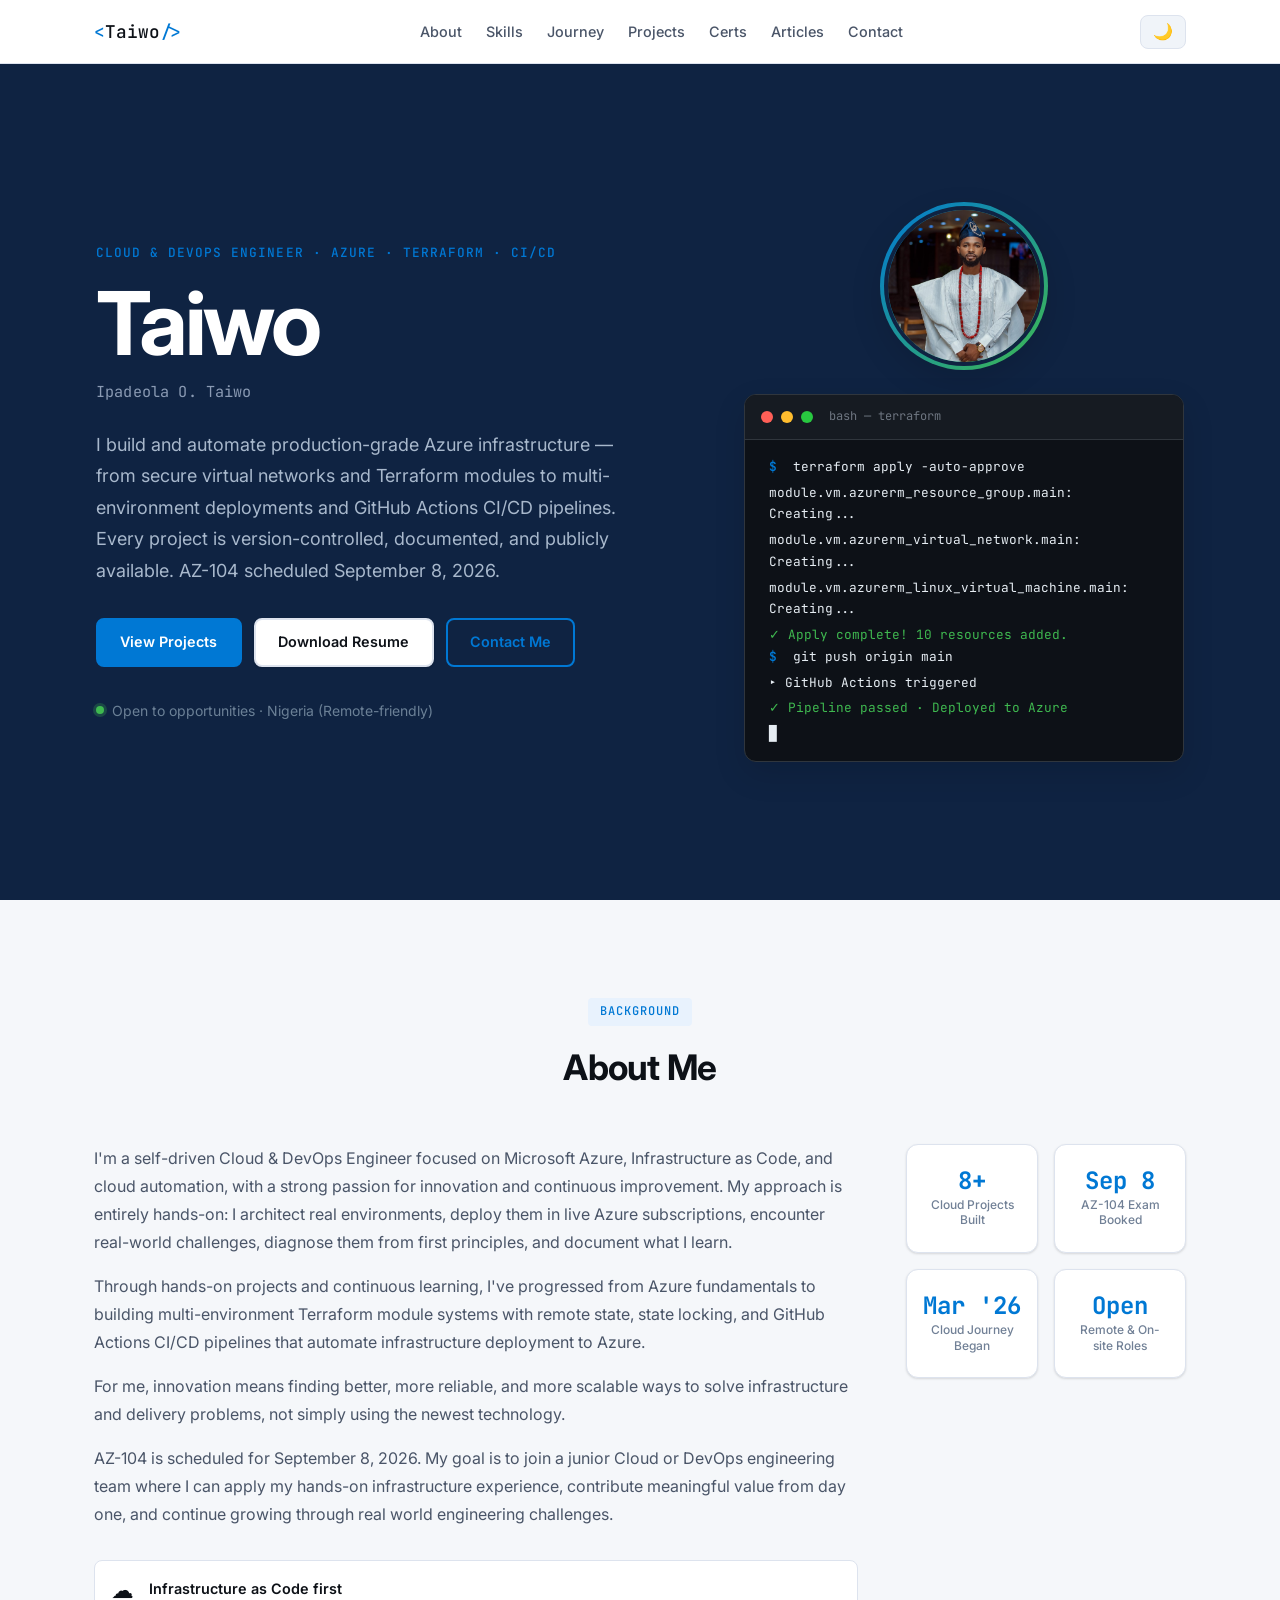
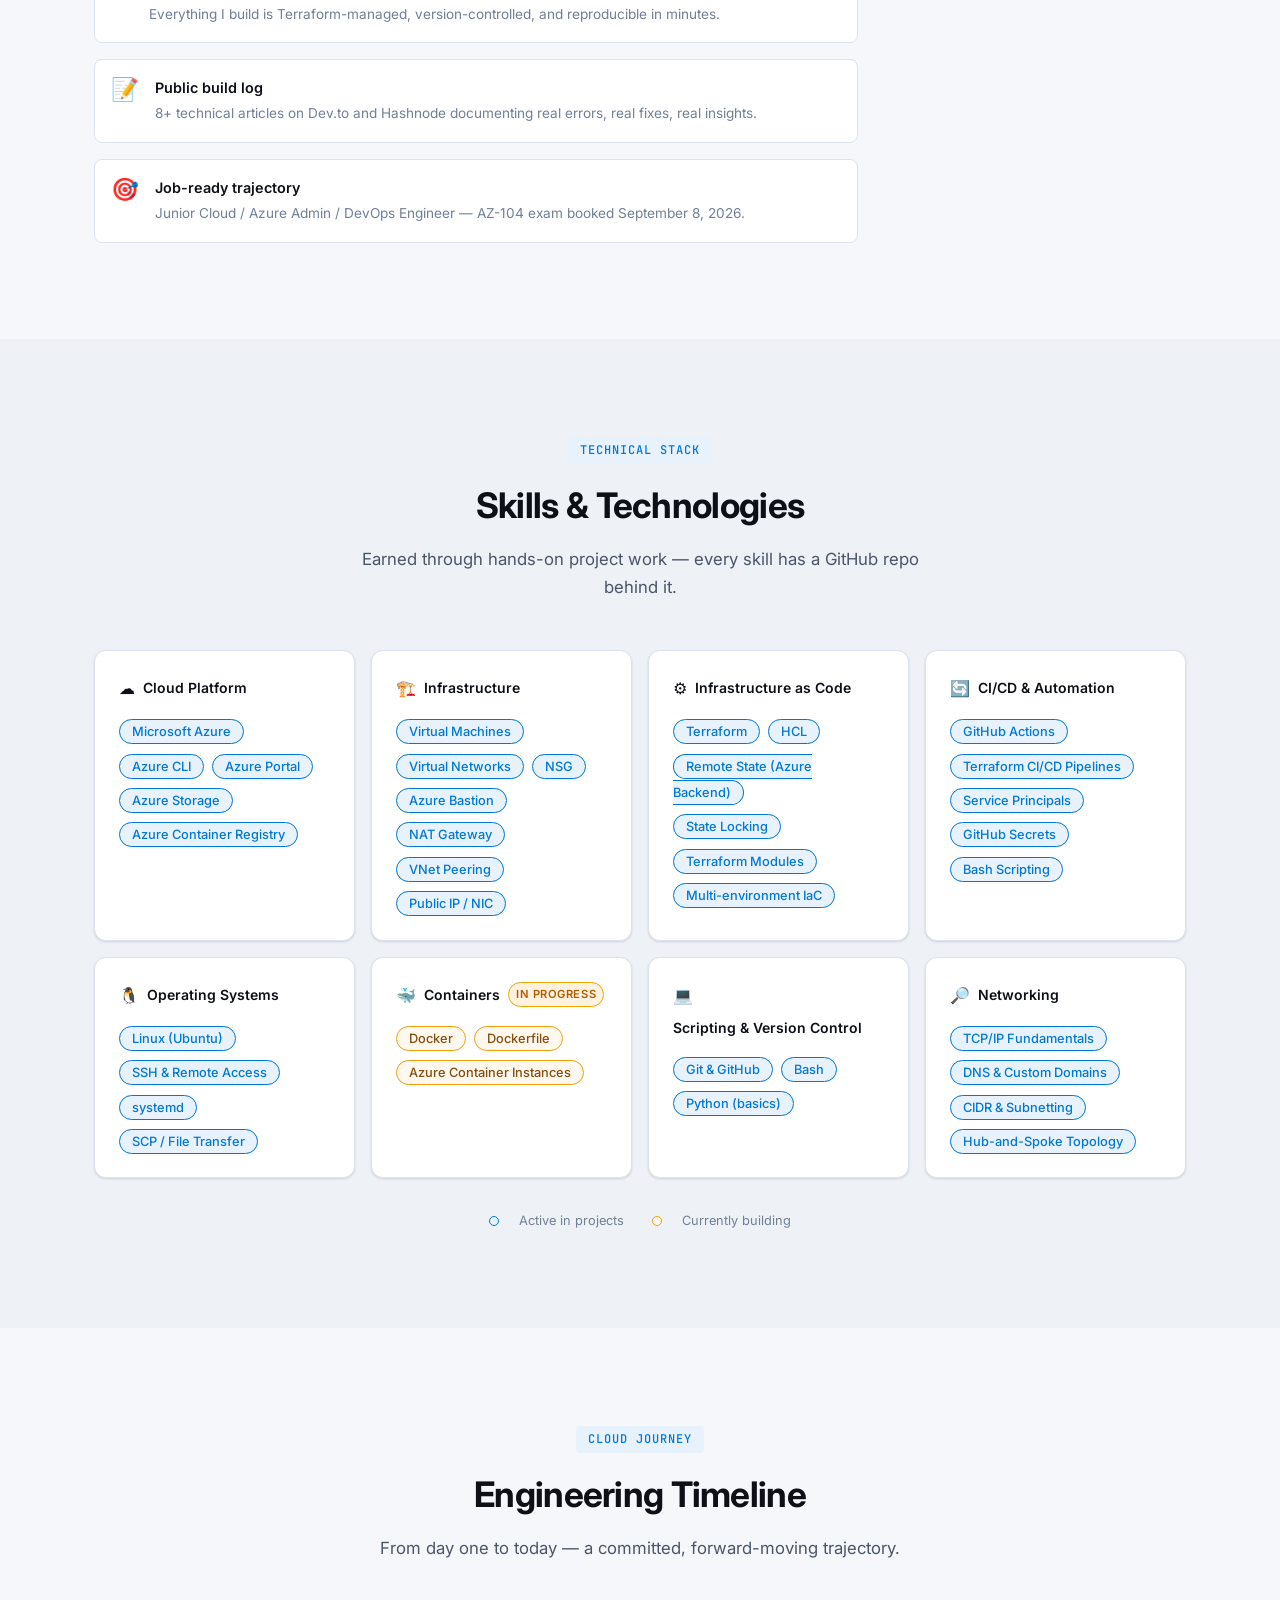
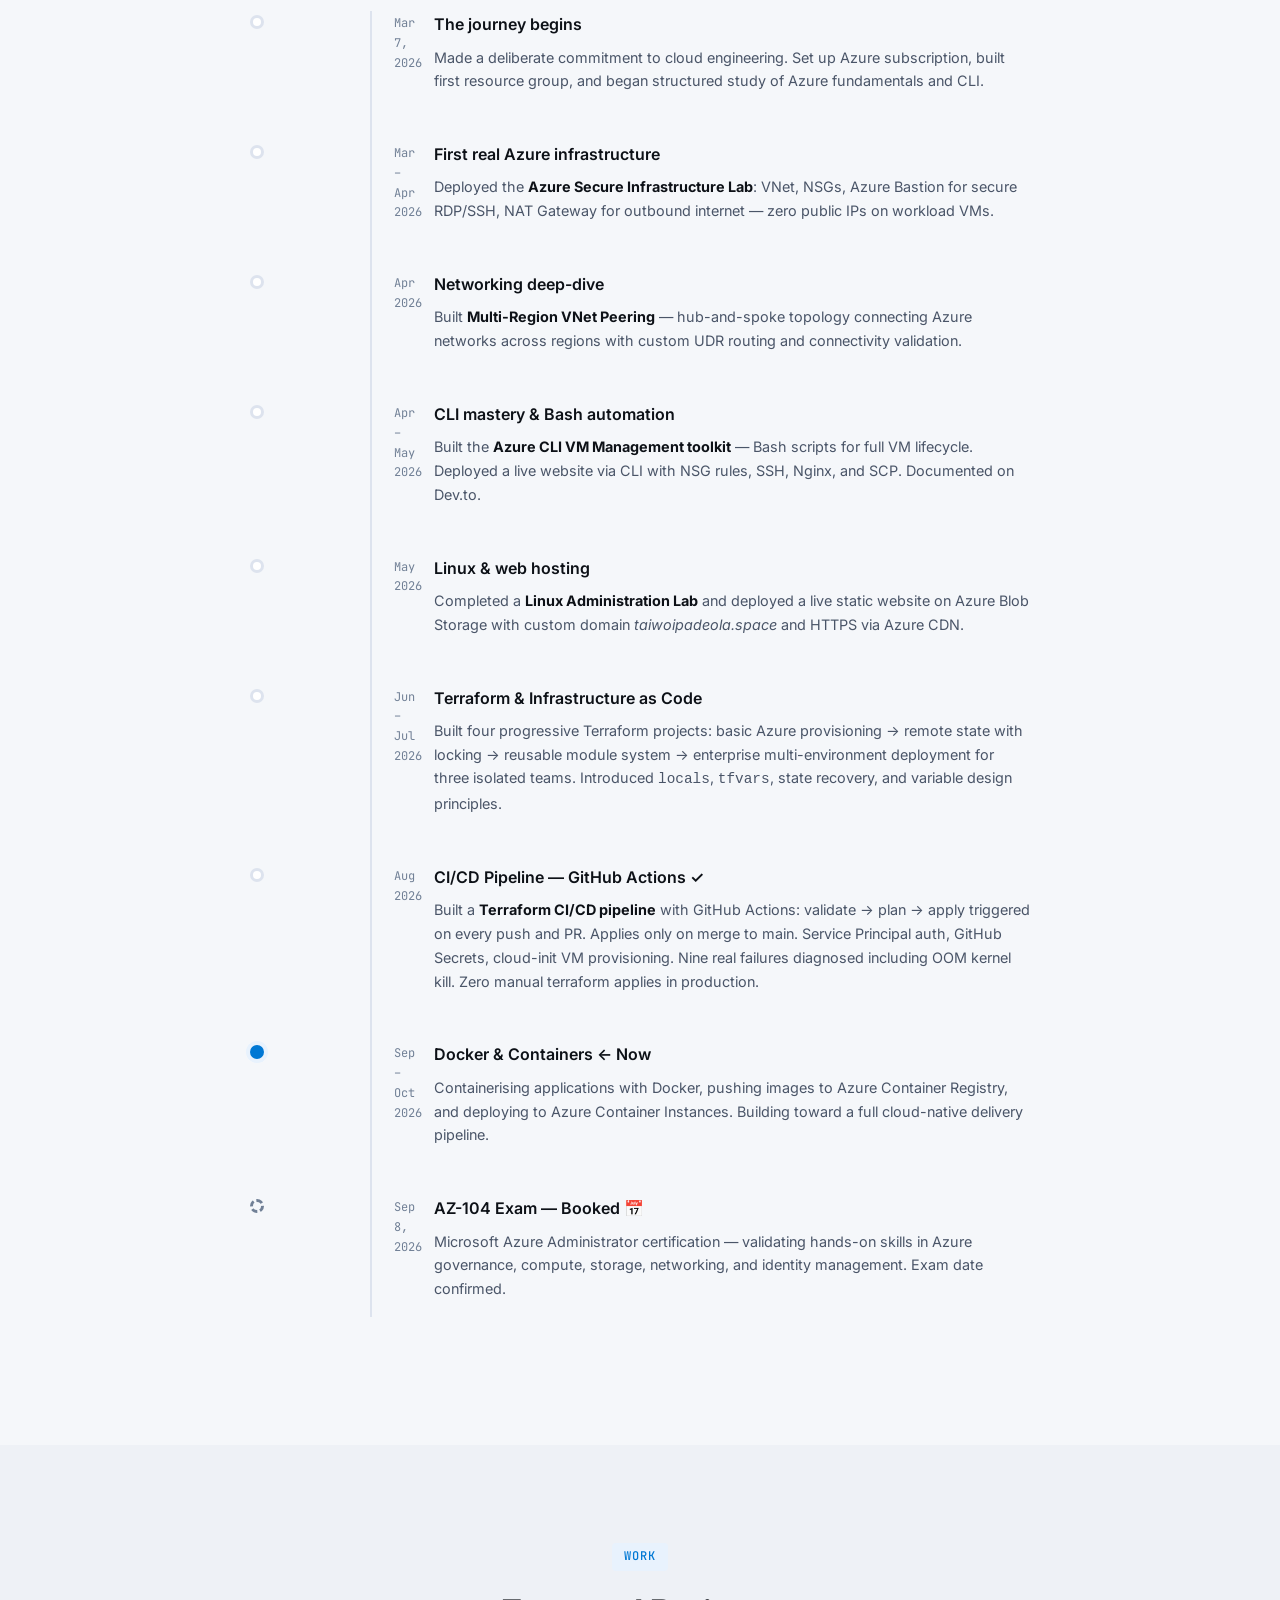
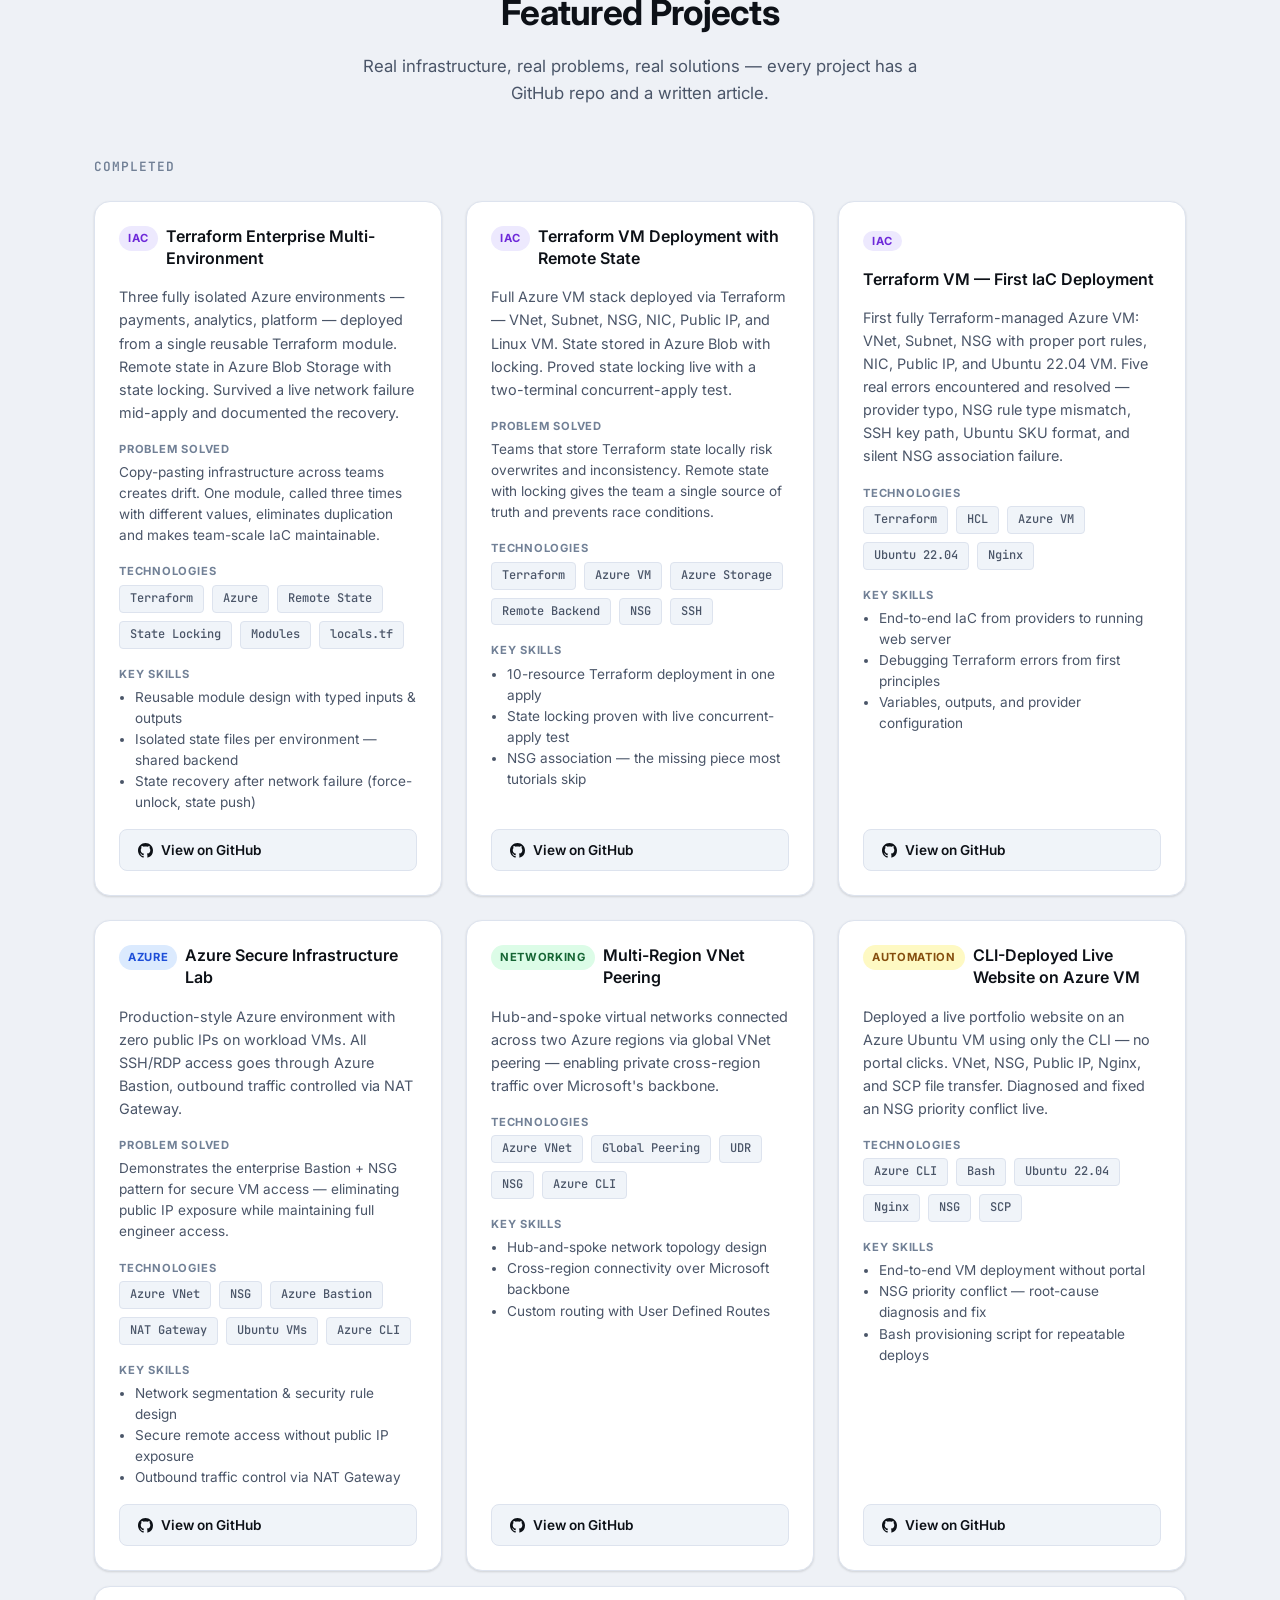
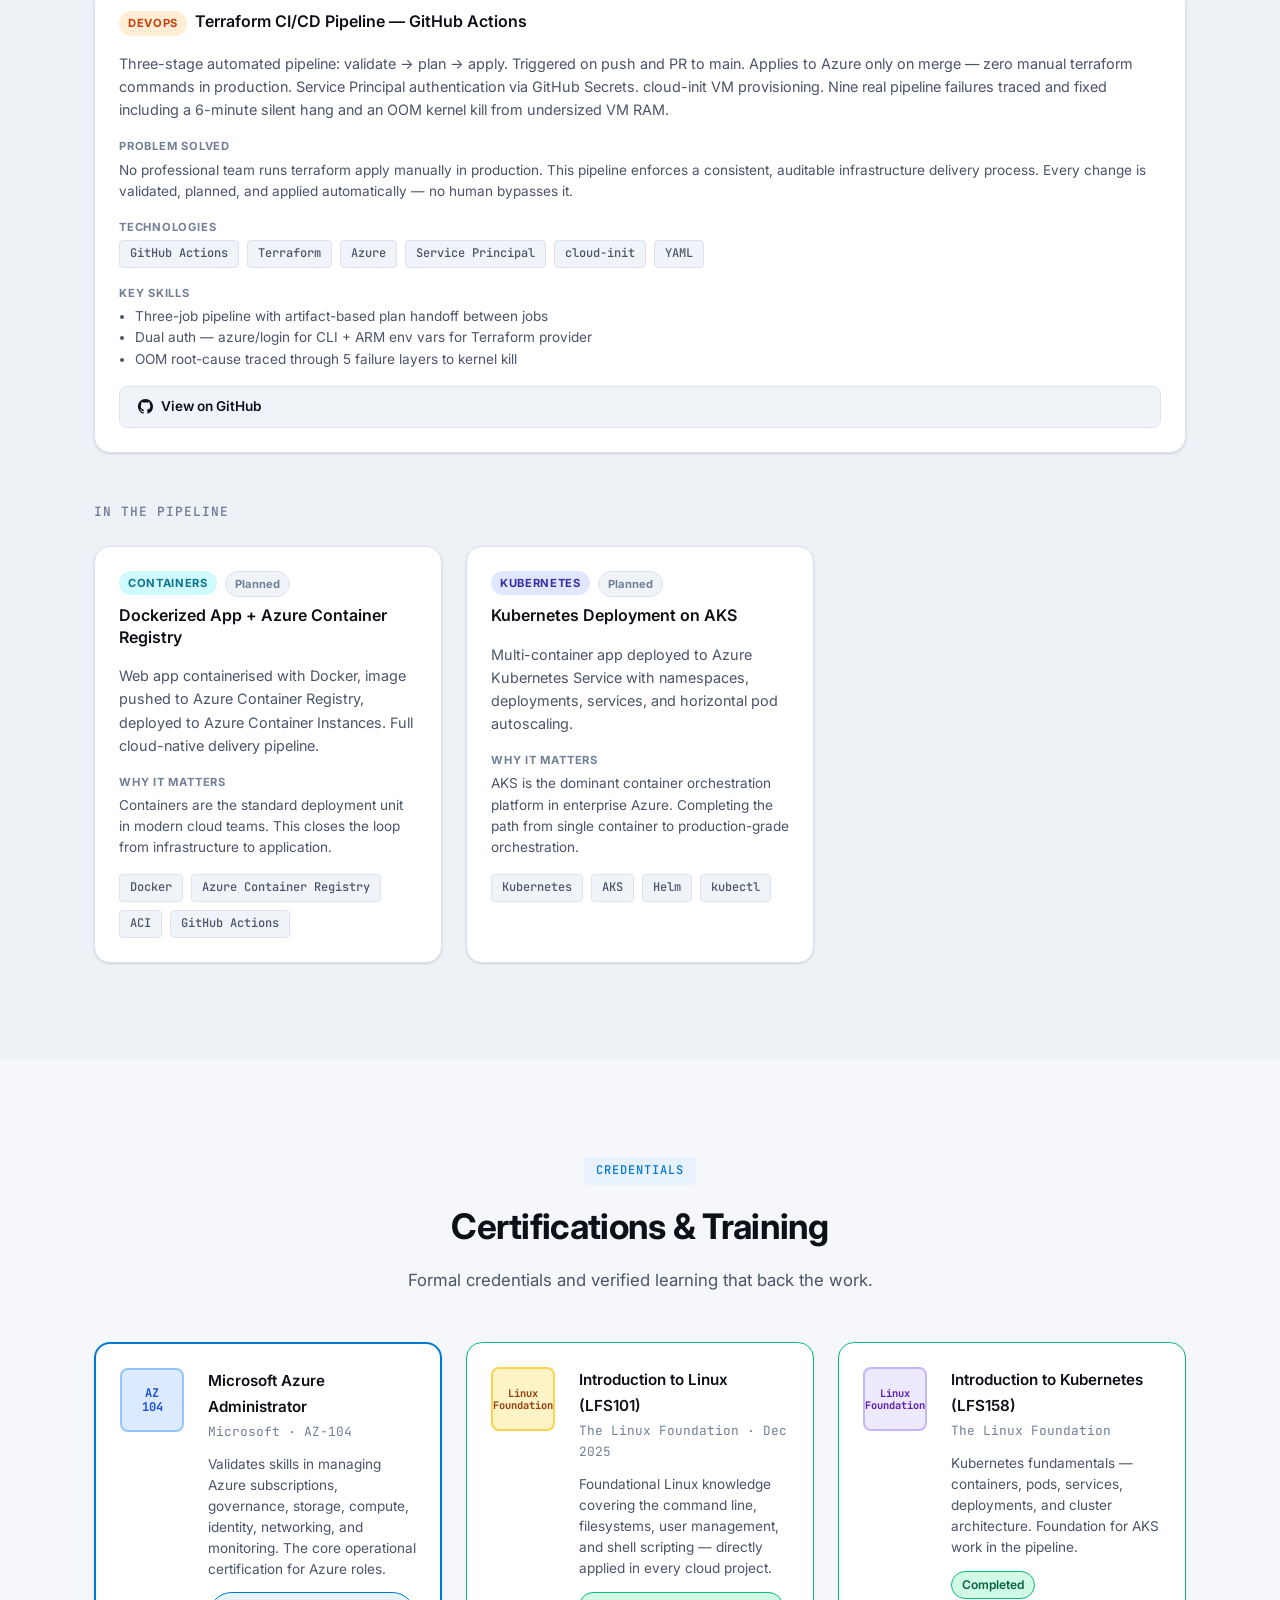
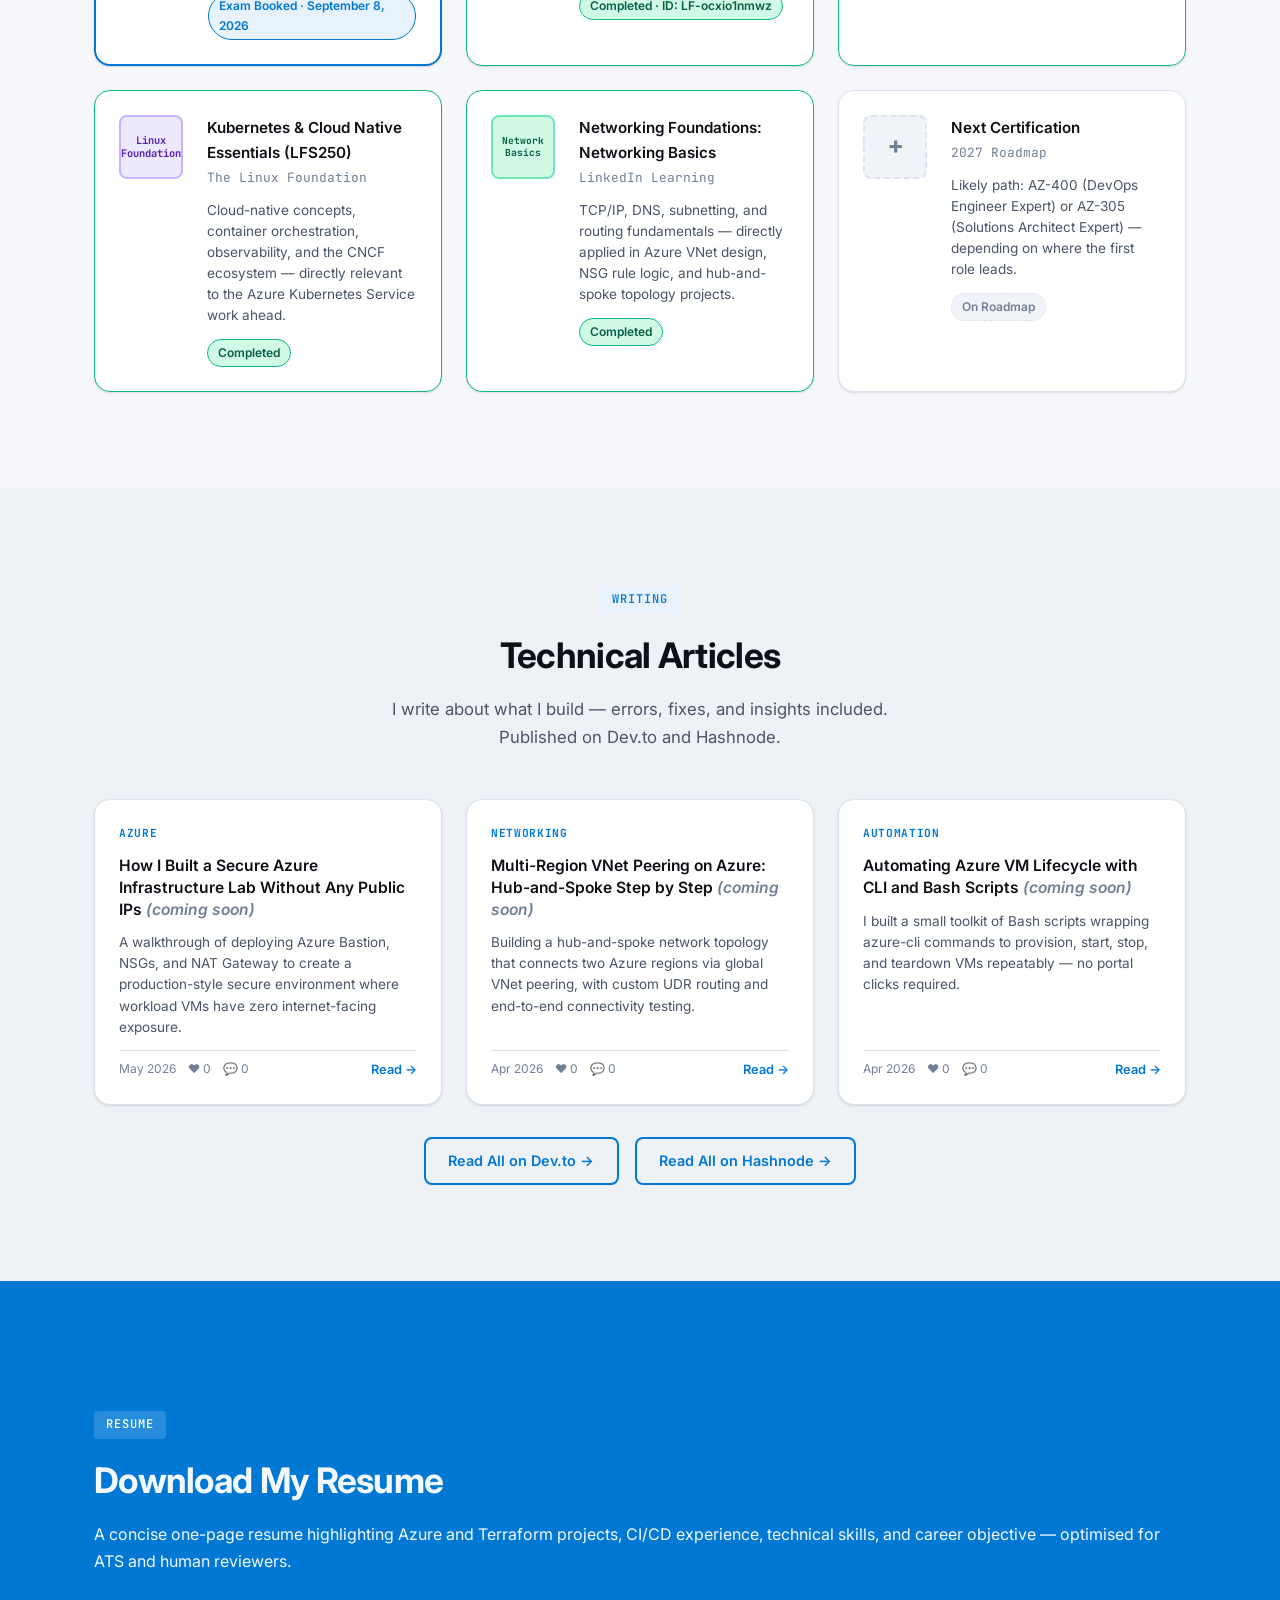
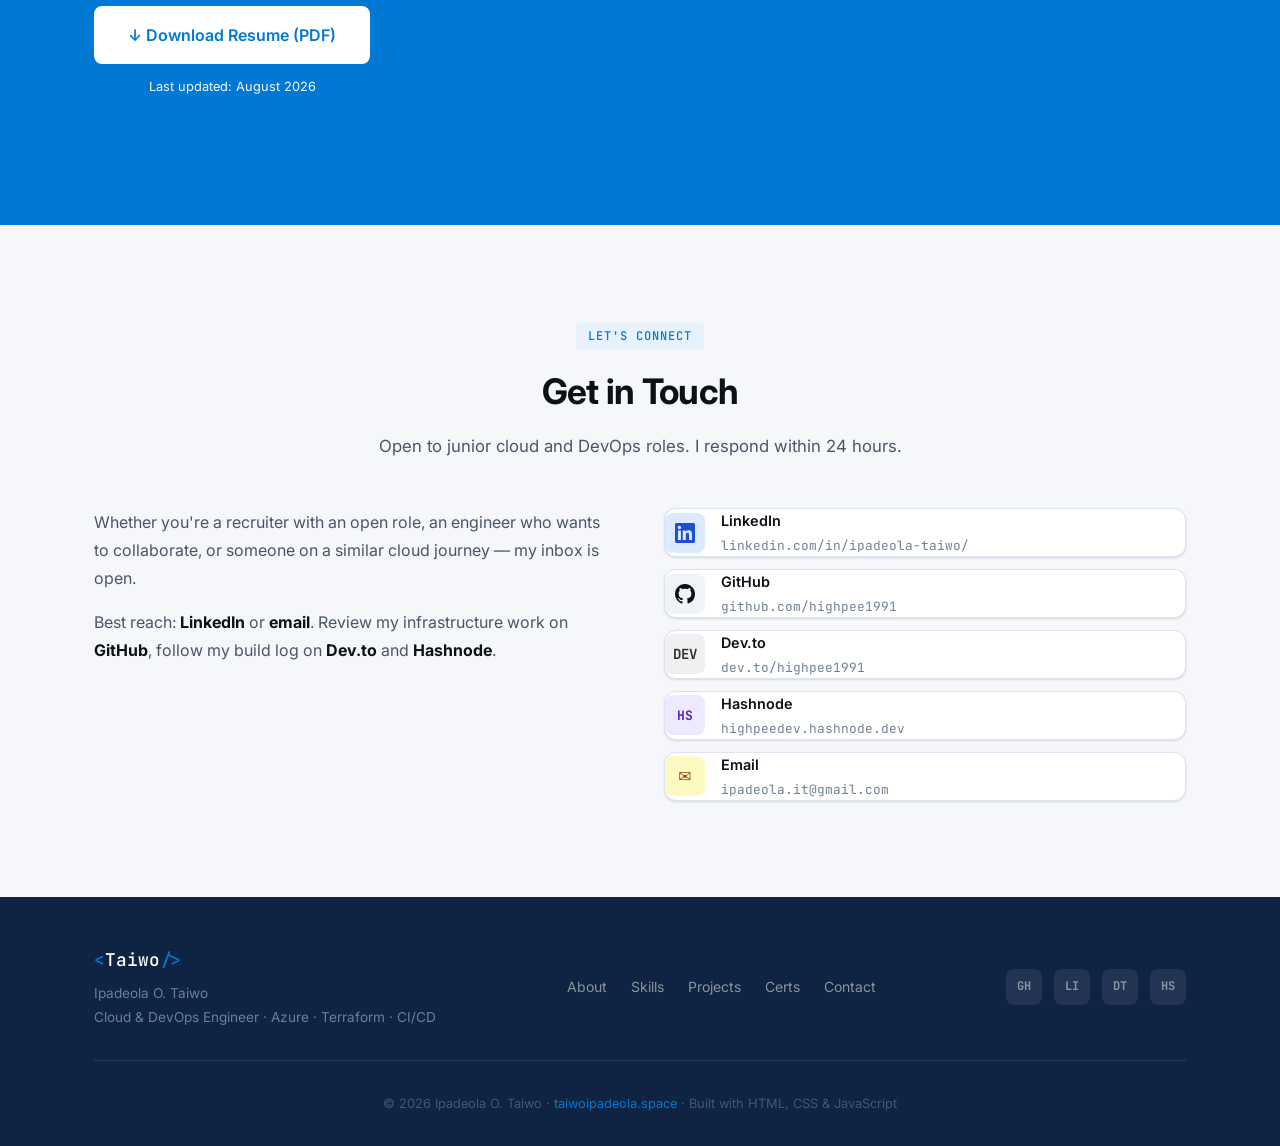
==== commit 01c0fbfa: "configured dns, cache" ====
--- a/portfolio/index.html
+++ b/portfolio/index.html
@@ -8,8 +8,8 @@
   <meta name="author" content="Ipadeola O. Taiwo" />
   <meta property="og:title" content="Ipadeola O. Taiwo | Cloud & DevOps Engineer" />
   <meta property="og:description" content="Building production-grade Azure infrastructure with Terraform and CI/CD. Open to Junior Cloud, Azure Admin, and DevOps Engineer roles." />
-  <meta property="og:image" content="https://taiwo.name.ng/assets/taiwo-photo.jpg" />
-  <meta property="og:url" content="https://taiwo.name.ng" />
+  <meta property="og:image" content="https://www.taiwoipadeola.space/assets/taiwo-photo.jpg" />
+  <meta property="og:url" content="https://www.taiwoipadeola.space" />
   <meta property="og:type" content="website" />
   <title>Ipadeola O. Taiwo | Cloud & DevOps Engineer</title>
   <link rel="preconnect" href="https://fonts.googleapis.com" />
@@ -293,7 +293,7 @@
             <div class="tl-date">May 2026</div>
             <div class="tl-content">
               <h3>Linux &amp; web hosting</h3>
-              <p>Completed a <strong>Linux Administration Lab</strong> and deployed a live static website on Azure Blob Storage with custom domain <em>taiwo.name.ng</em> and HTTPS via Azure CDN.</p>
+              <p>Completed a <strong>Linux Administration Lab</strong> and deployed a live static website on Azure Blob Storage with custom domain <em>taiwoipadeola.space</em> and HTTPS via Azure CDN.</p>
             </div>
           </div>
           <div class="timeline-item">
@@ -782,7 +782,7 @@
         </div>
       </div>
       <div class="footer-bottom">
-        <p>&copy; 2026 Ipadeola O. Taiwo &middot; <a href="https://taiwo.name.ng" target="_blank" rel="noopener noreferrer">taiwo.name.ng</a> &middot; Built with HTML, CSS &amp; JavaScript</p>
+        <p>&copy; 2026 Ipadeola O. Taiwo &middot; <a href="https://www.taiwoipadeola.space" target="_blank" rel="noopener noreferrer">taiwoipadeola.space</a> &middot; Built with HTML, CSS &amp; JavaScript</p>
       </div>
     </div>
   </footer>
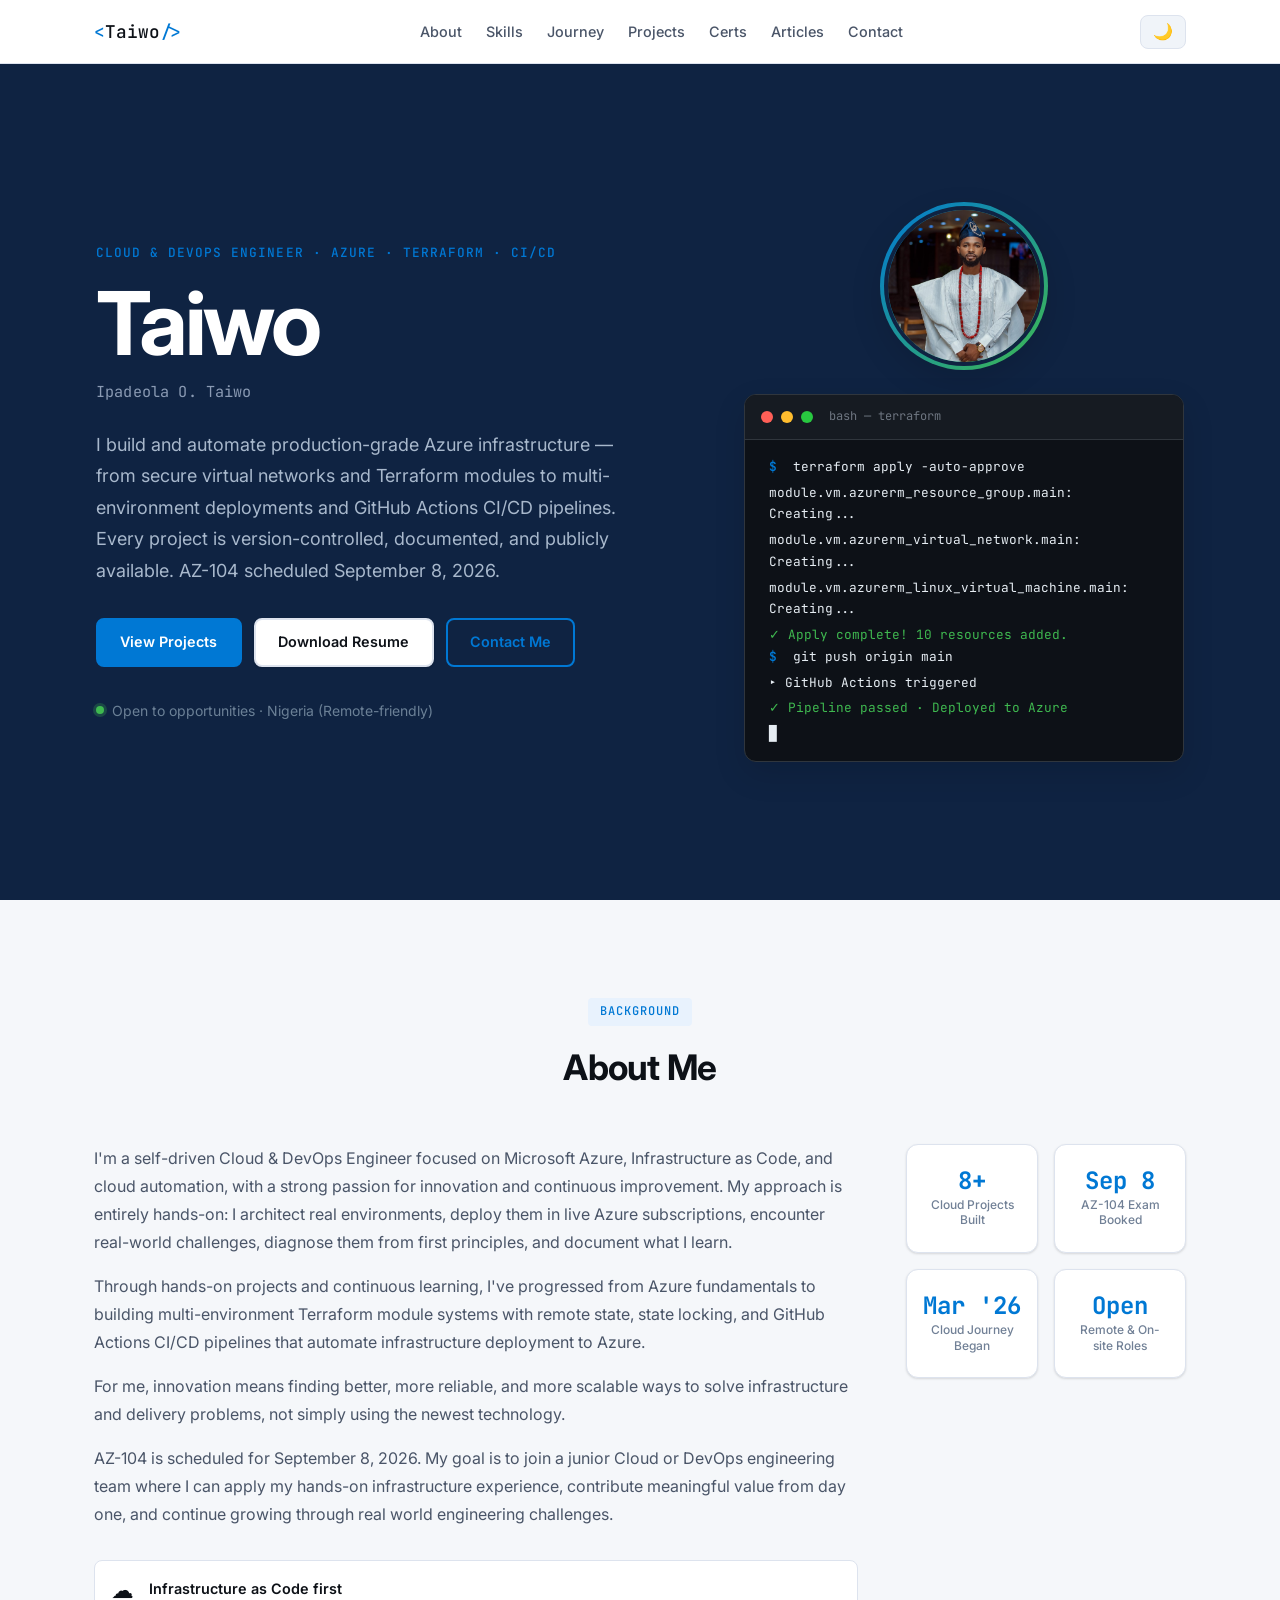
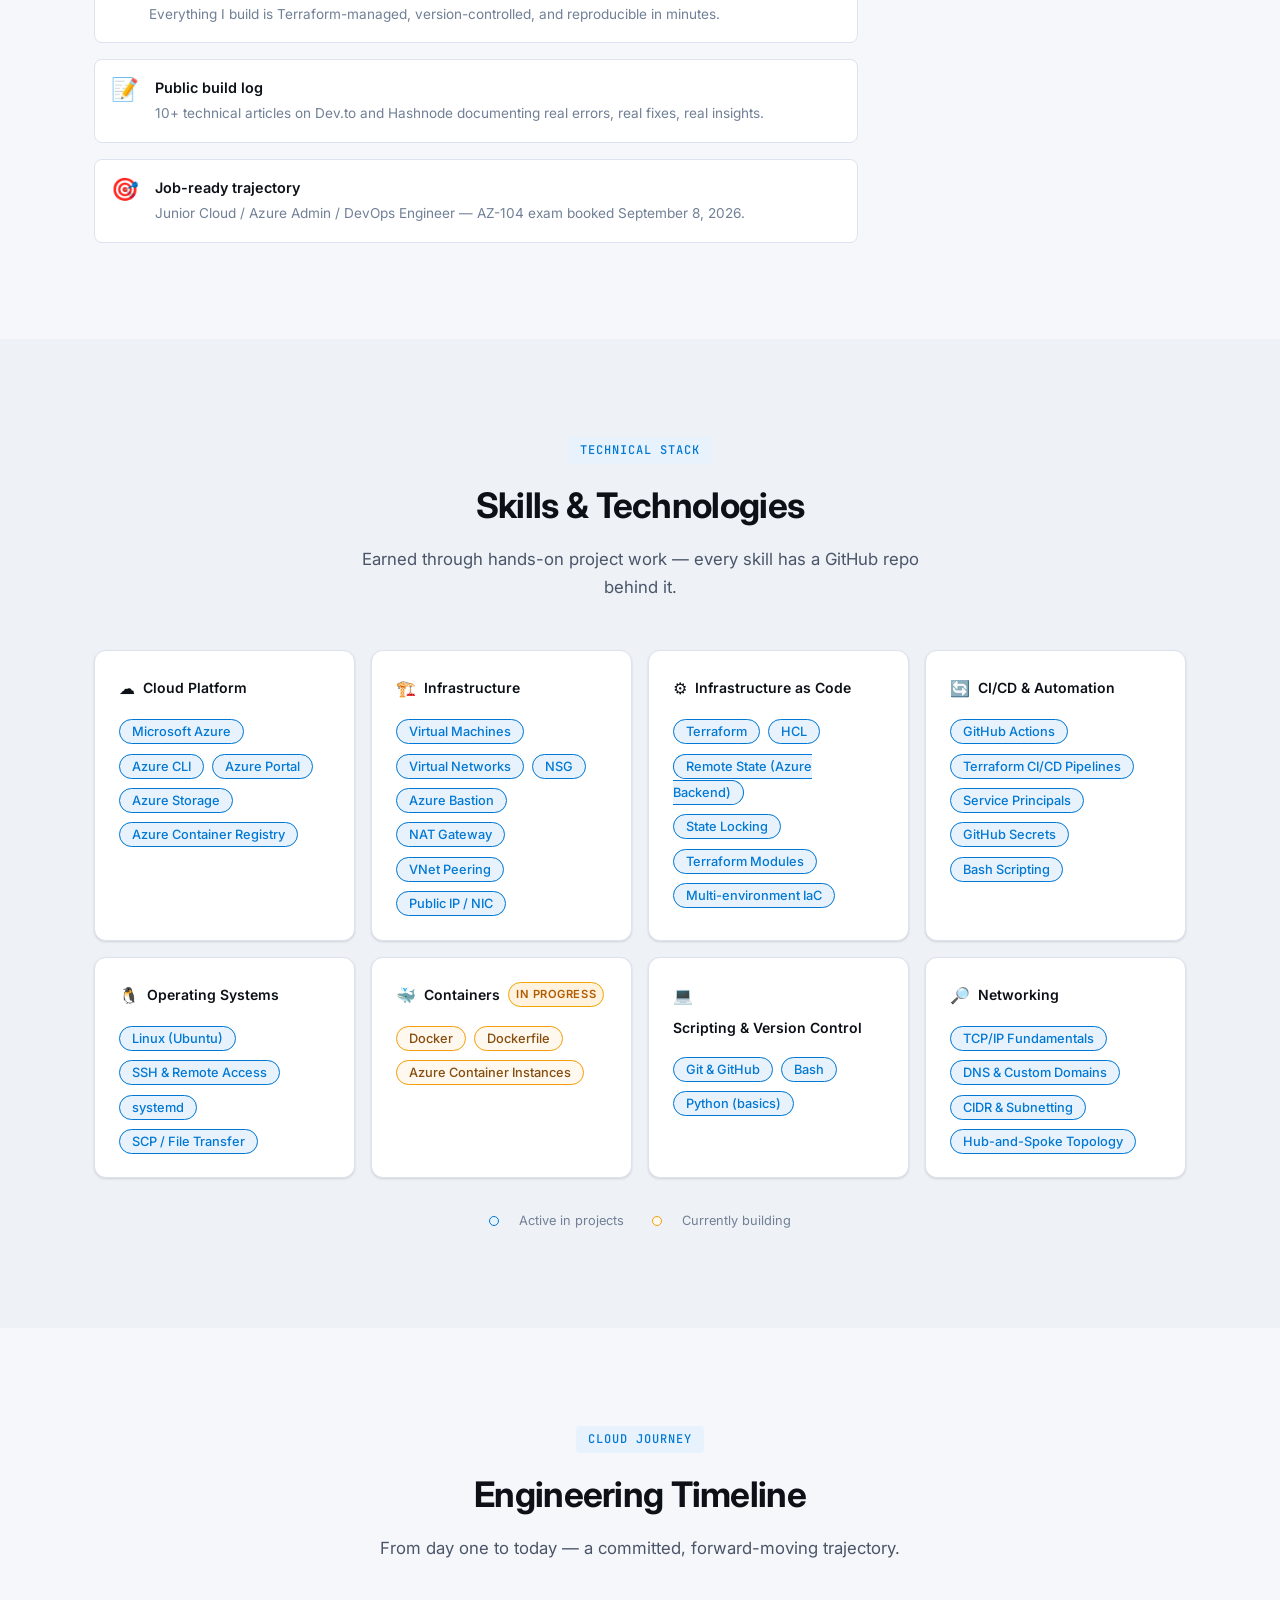
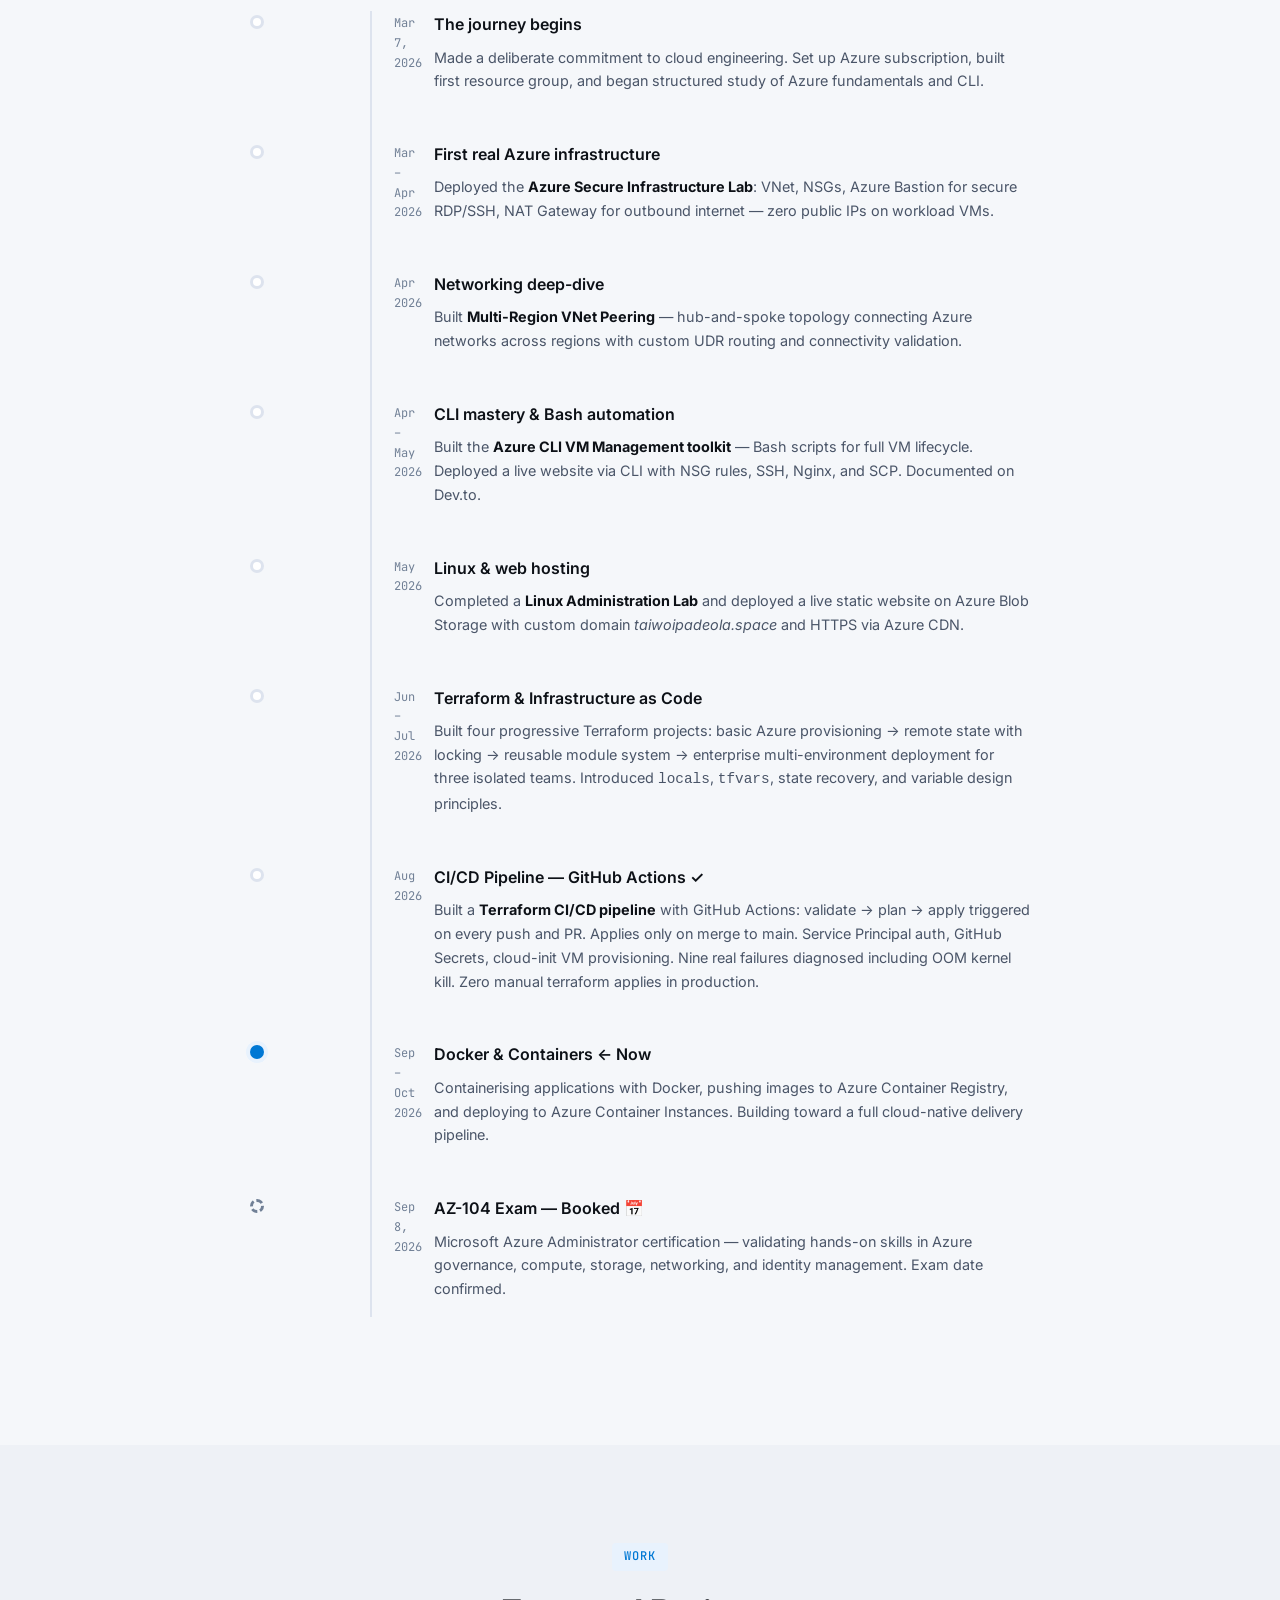
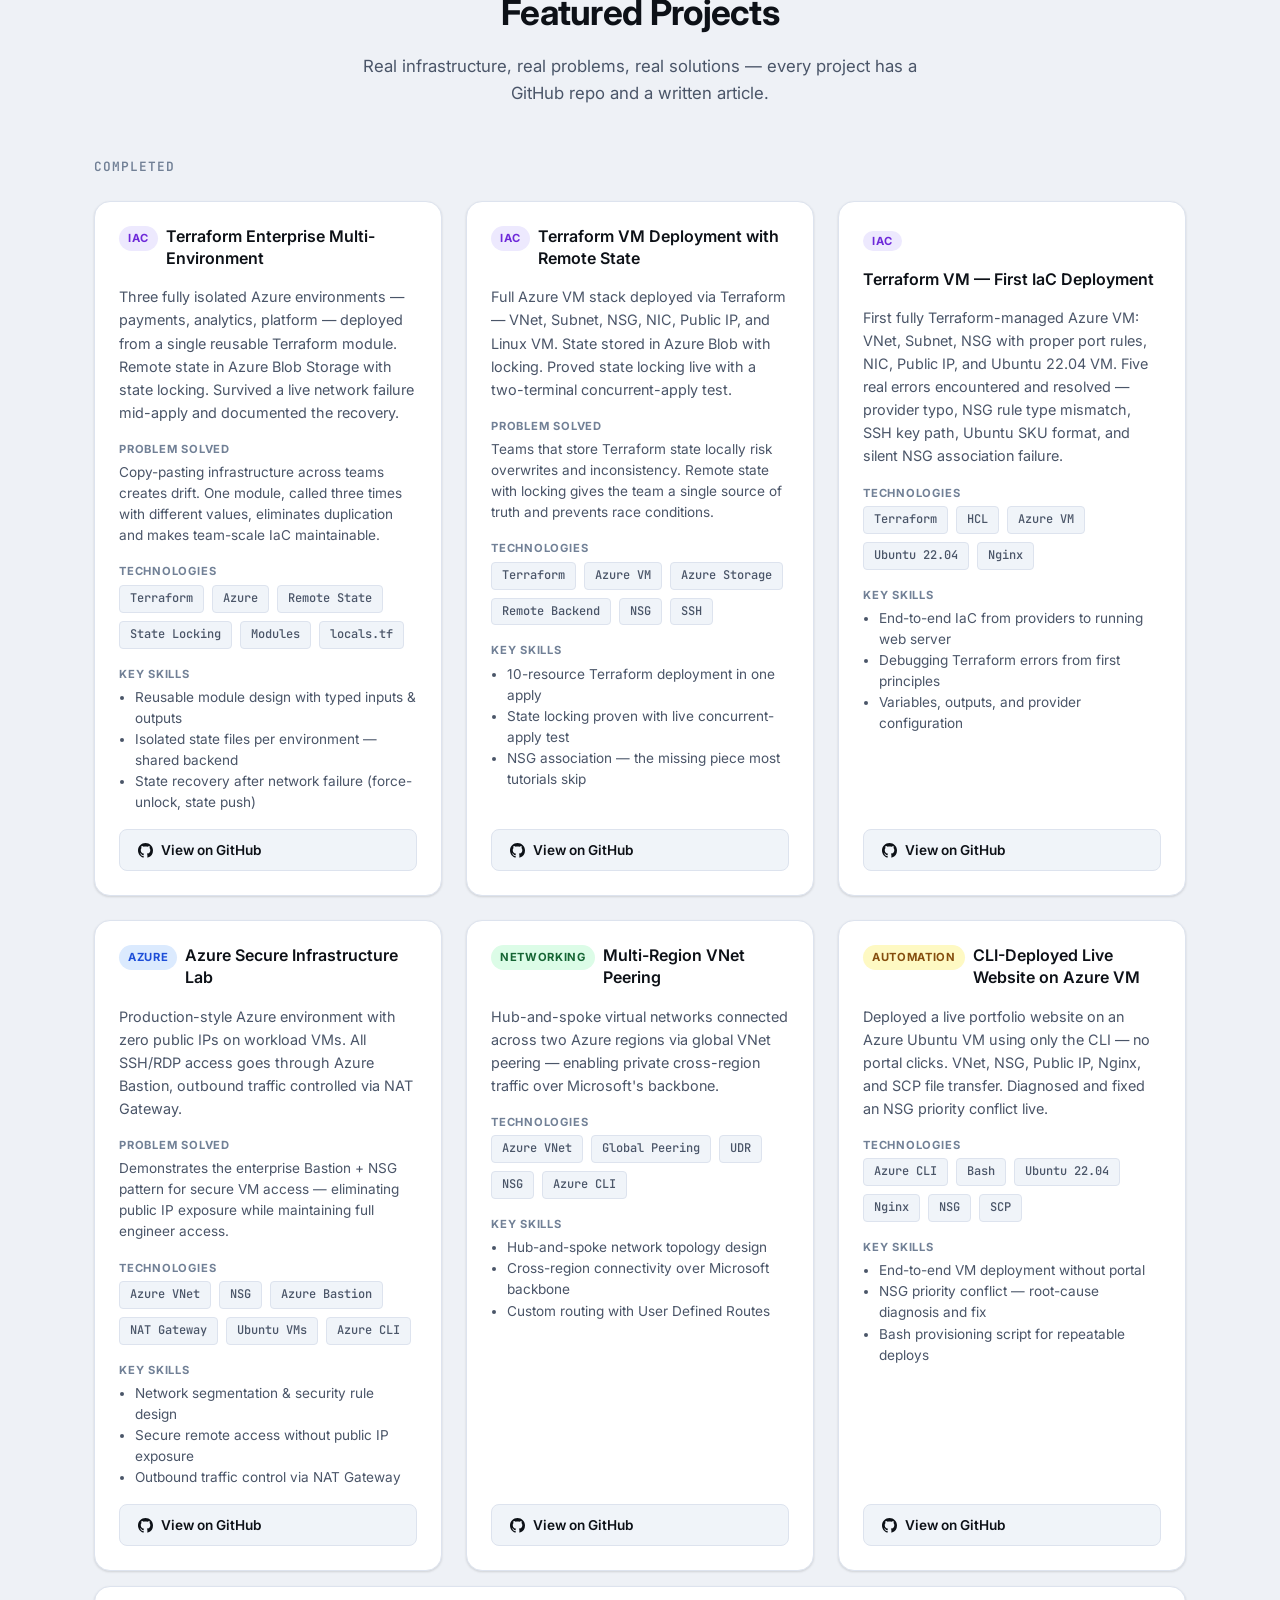
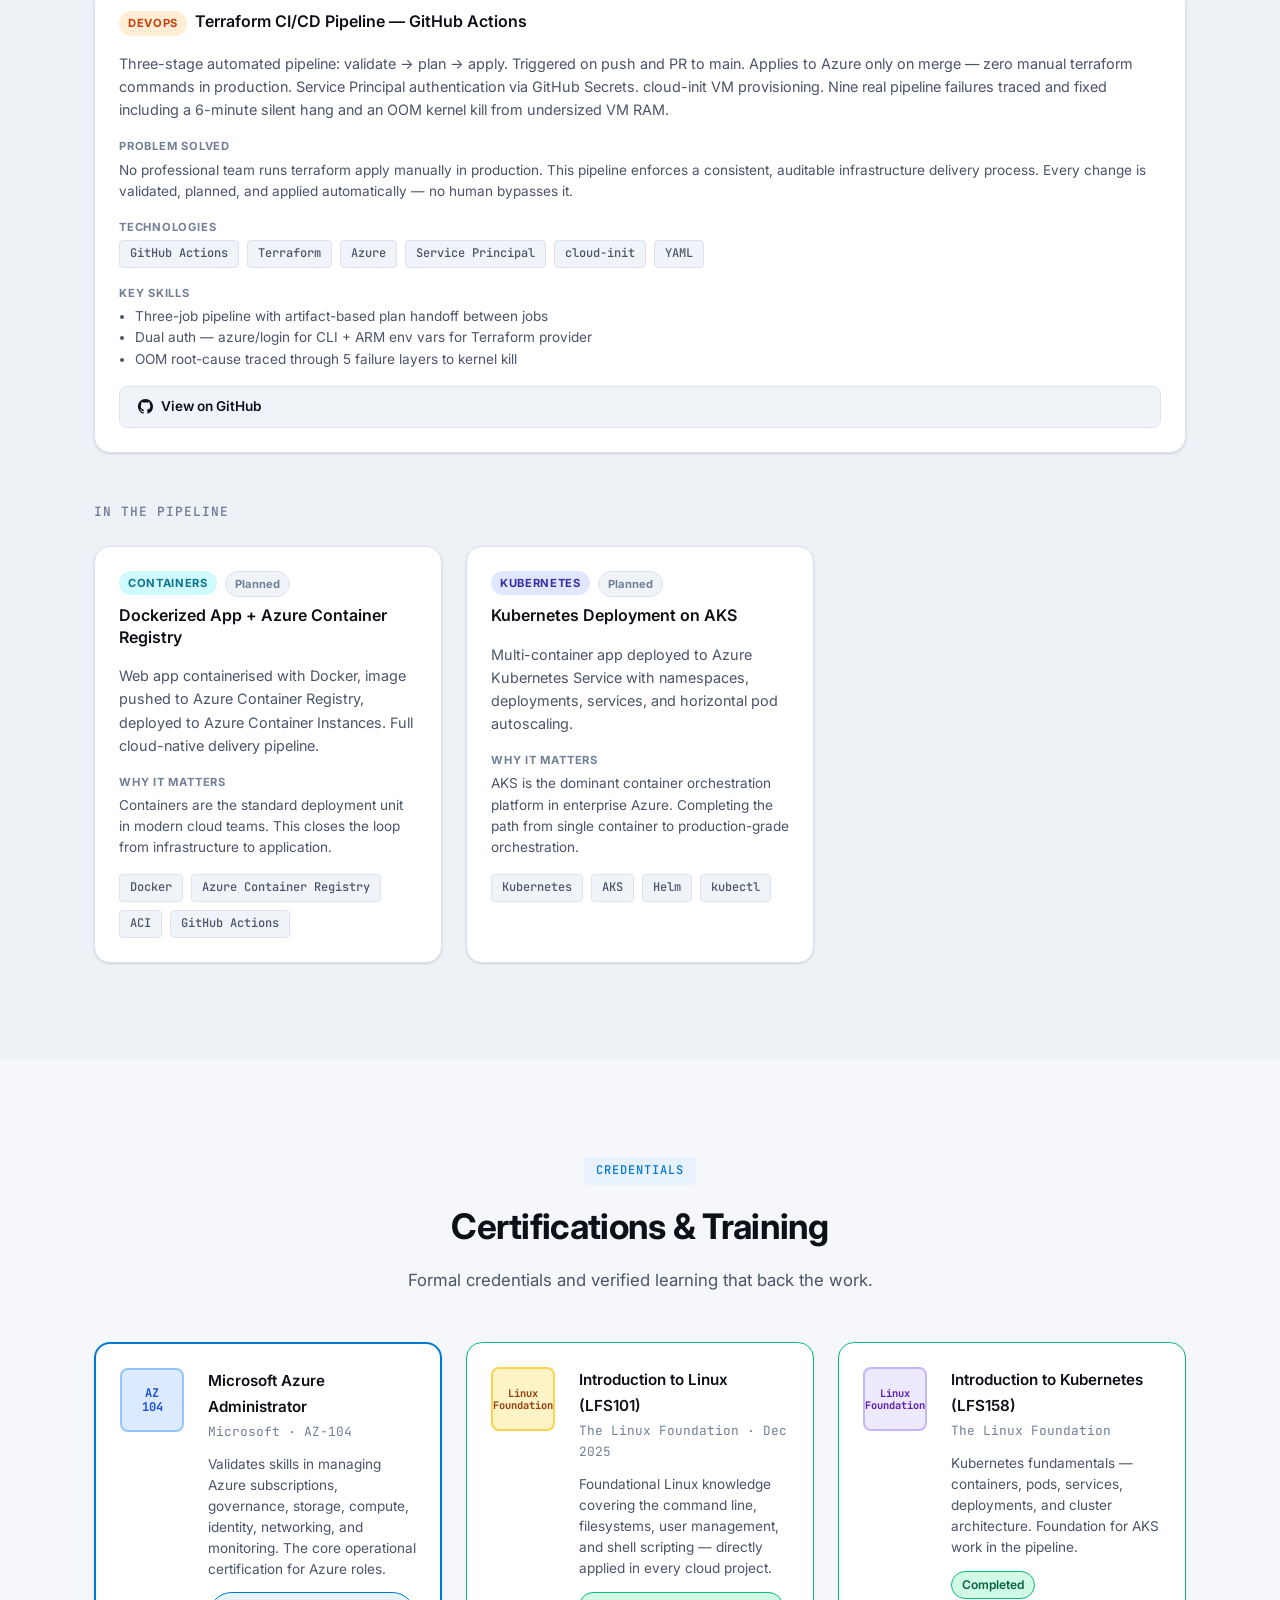
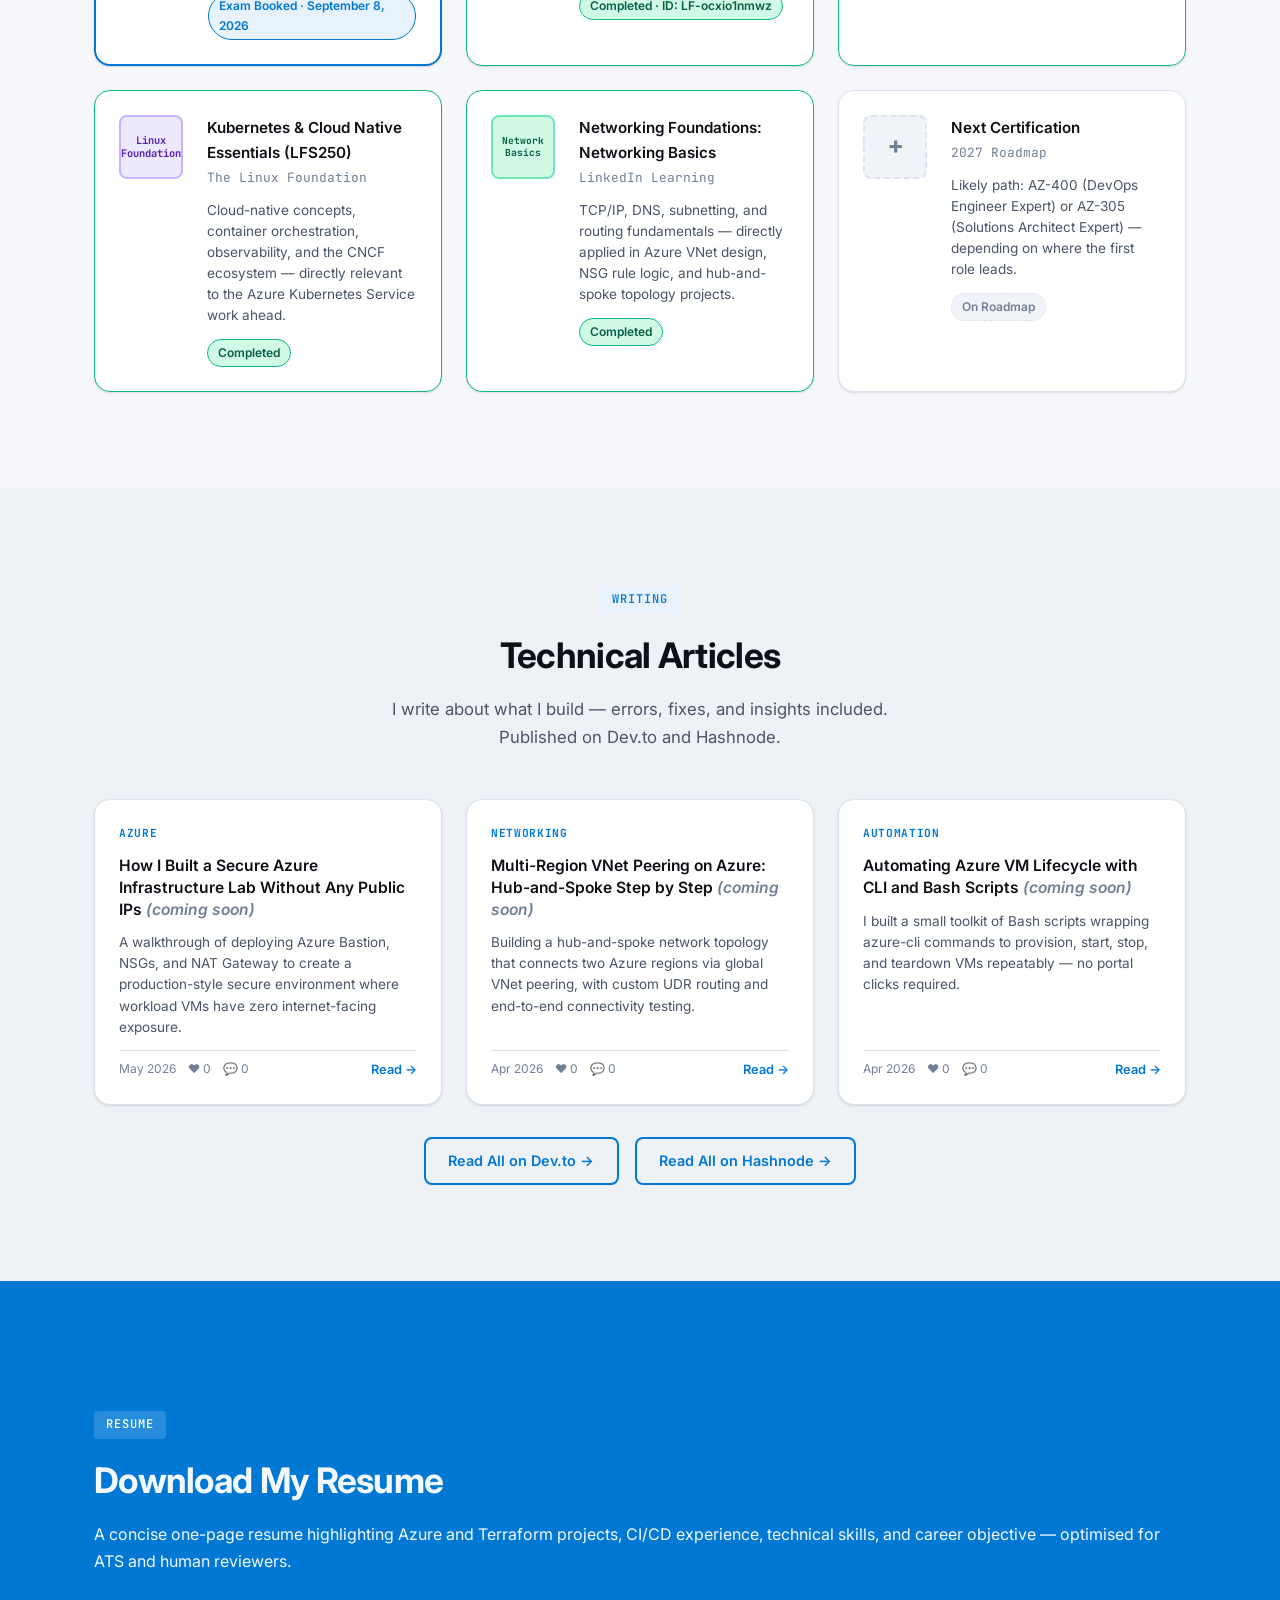
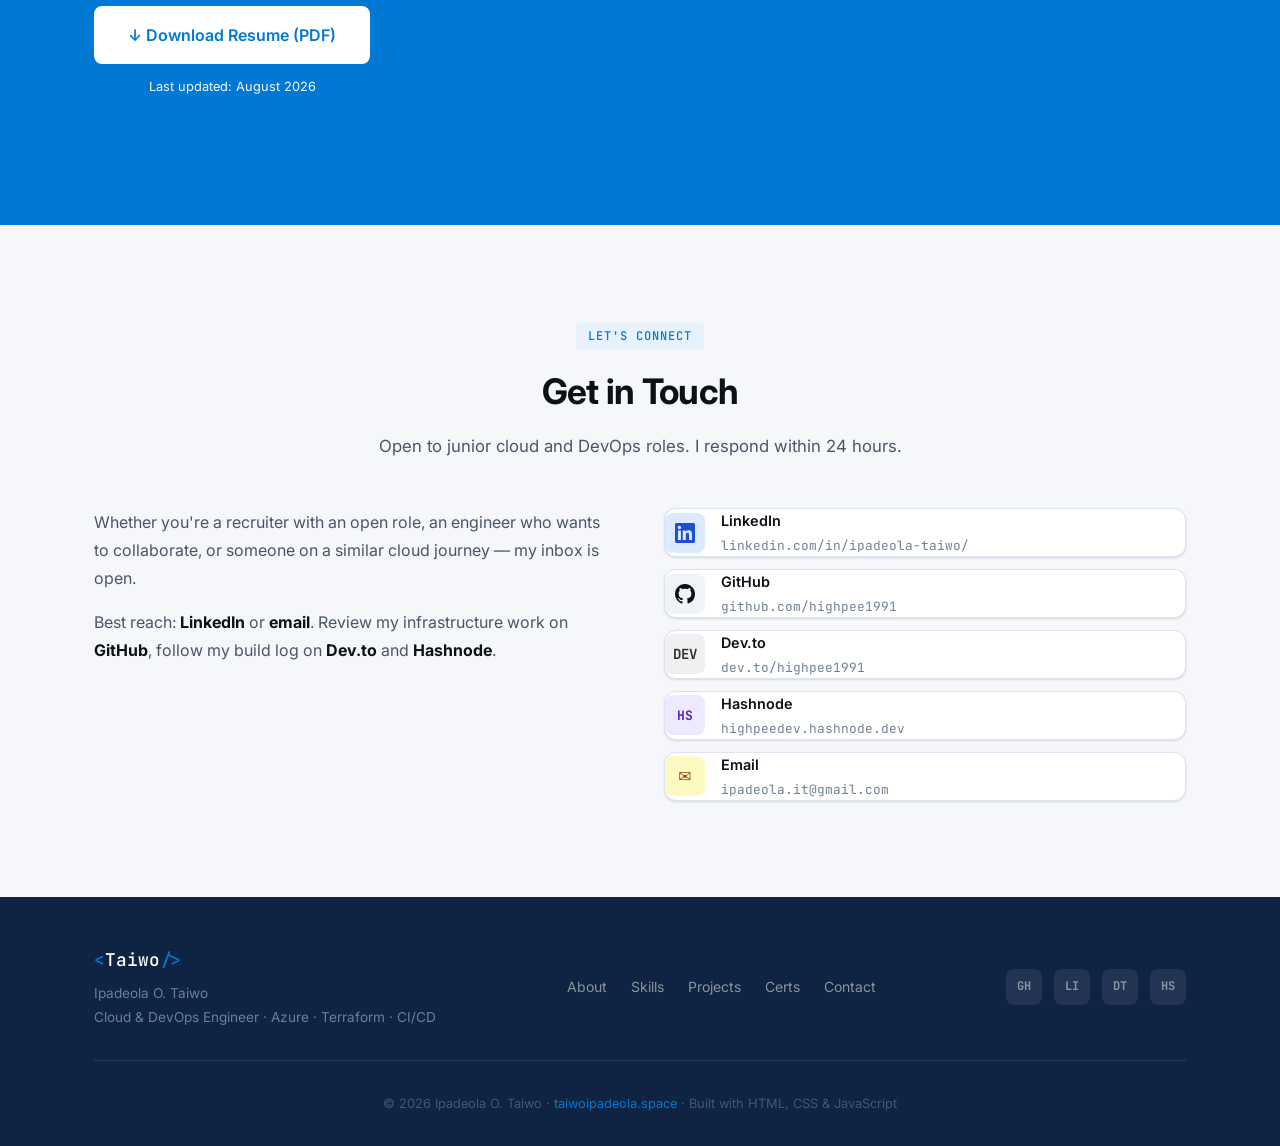
==== commit da5fcee8: "updated project info" ====
--- a/portfolio/index.html
+++ b/portfolio/index.html
@@ -117,7 +117,7 @@
                 <span class="hi-icon">&#128221;</span>
                 <div>
                   <strong>Public build log</strong>
-                  <p>8+ technical articles on Dev.to and Hashnode documenting real errors, real fixes, real insights.</p>
+                  <p>10+ technical articles on Dev.to and Hashnode documenting real errors, real fixes, real insights.</p>
                 </div>
               </div>
               <div class="highlight-item">
--- a/portfolio/style.css
+++ b/portfolio/style.css
@@ -1,10 +1,3 @@
-/* ============================================================
-   TAIWO PORTFOLIO — style.css
-   Design system: deep navy + electric azure accent
-   Typefaces: Inter (body/UI) + JetBrains Mono (code/logo)
-   ============================================================ */
-
-/* ── 1. TOKENS ─────────────────────────────────────────────── */
 :root {
   /* Light mode colours */
   --clr-bg:          #f5f7fa;
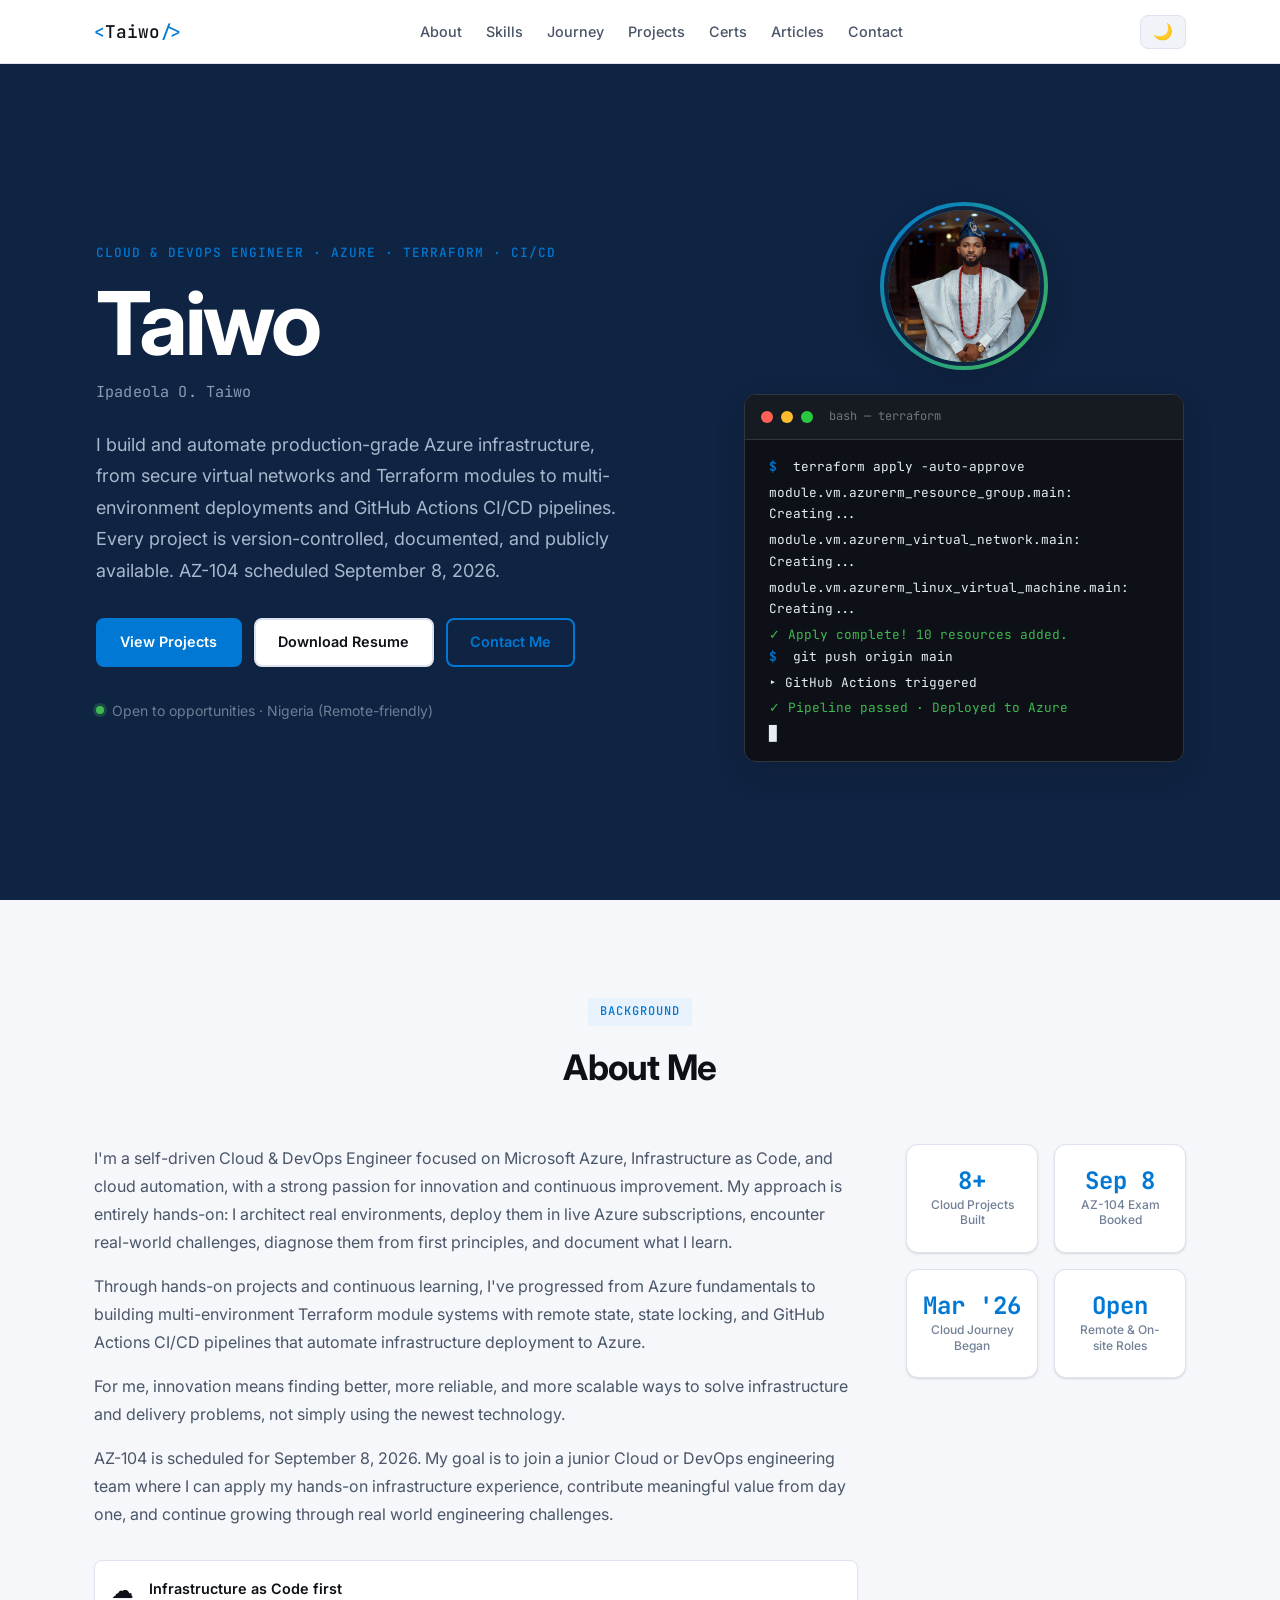
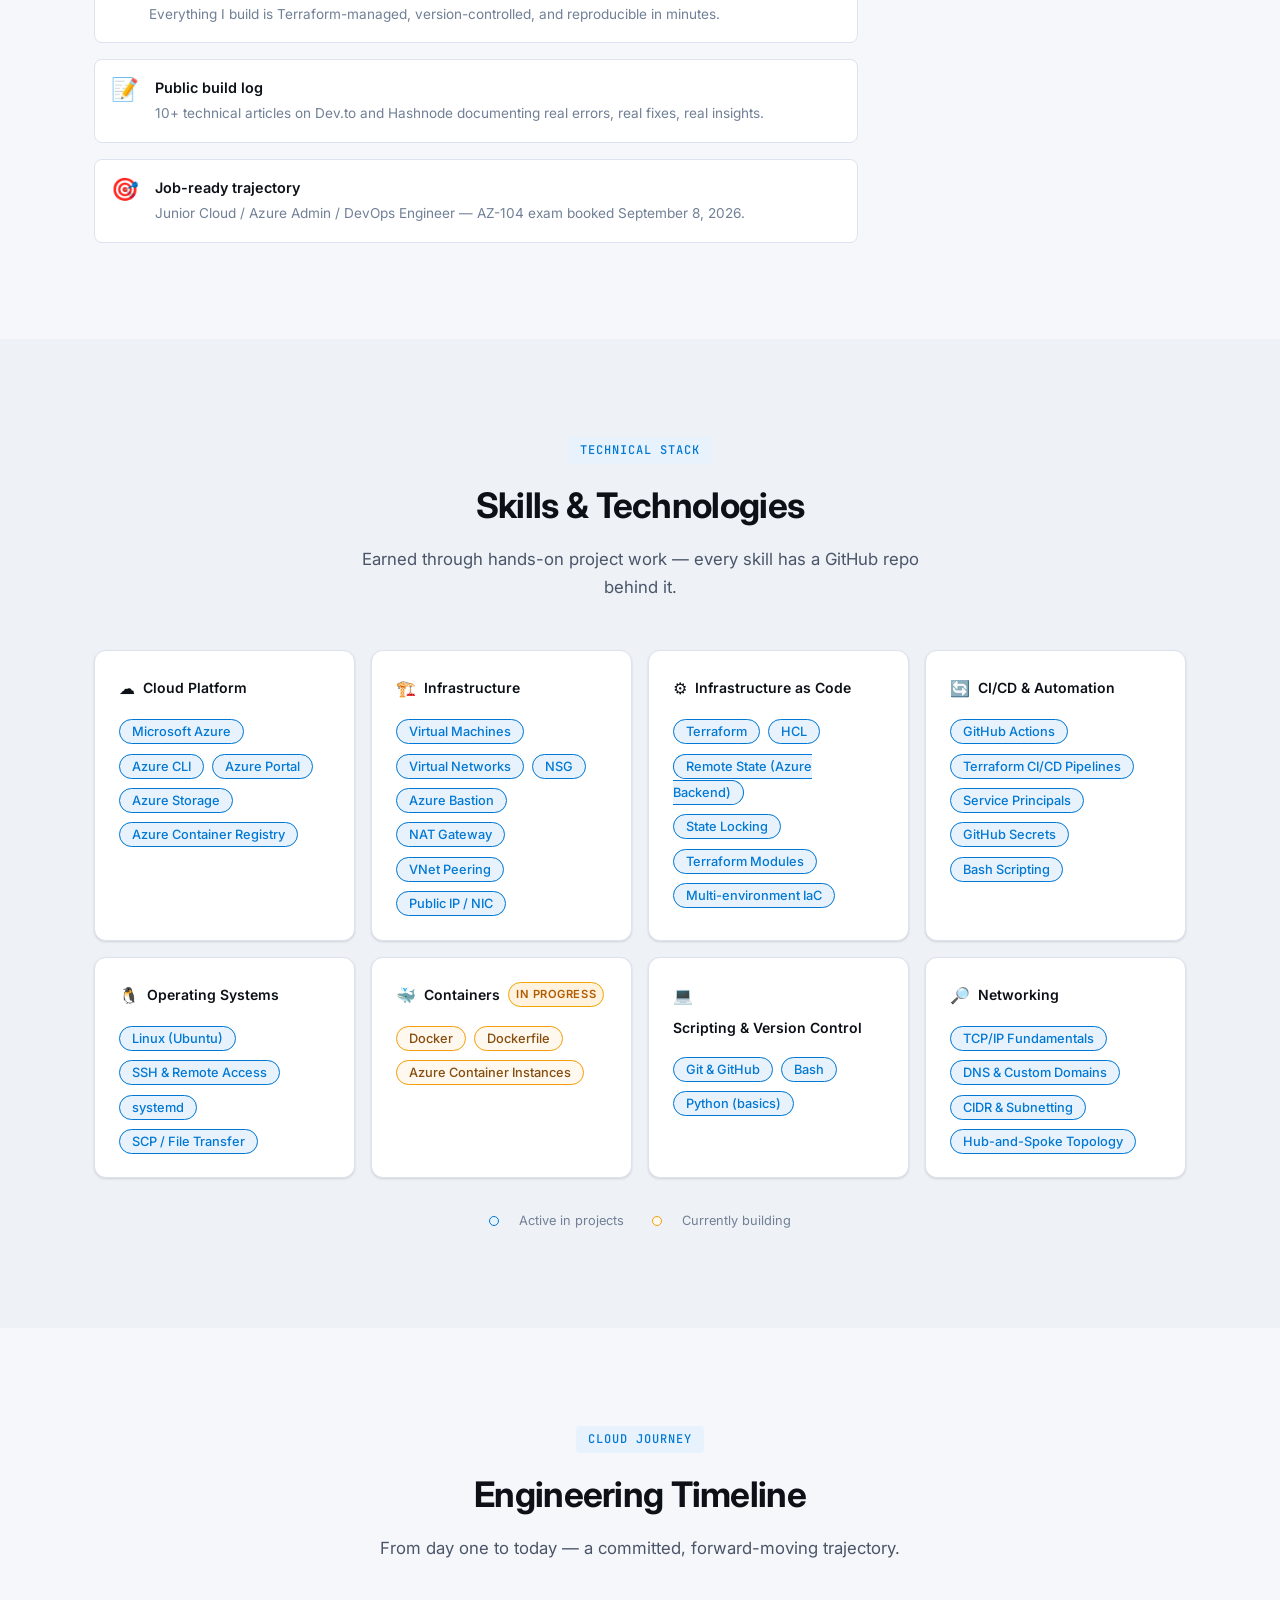
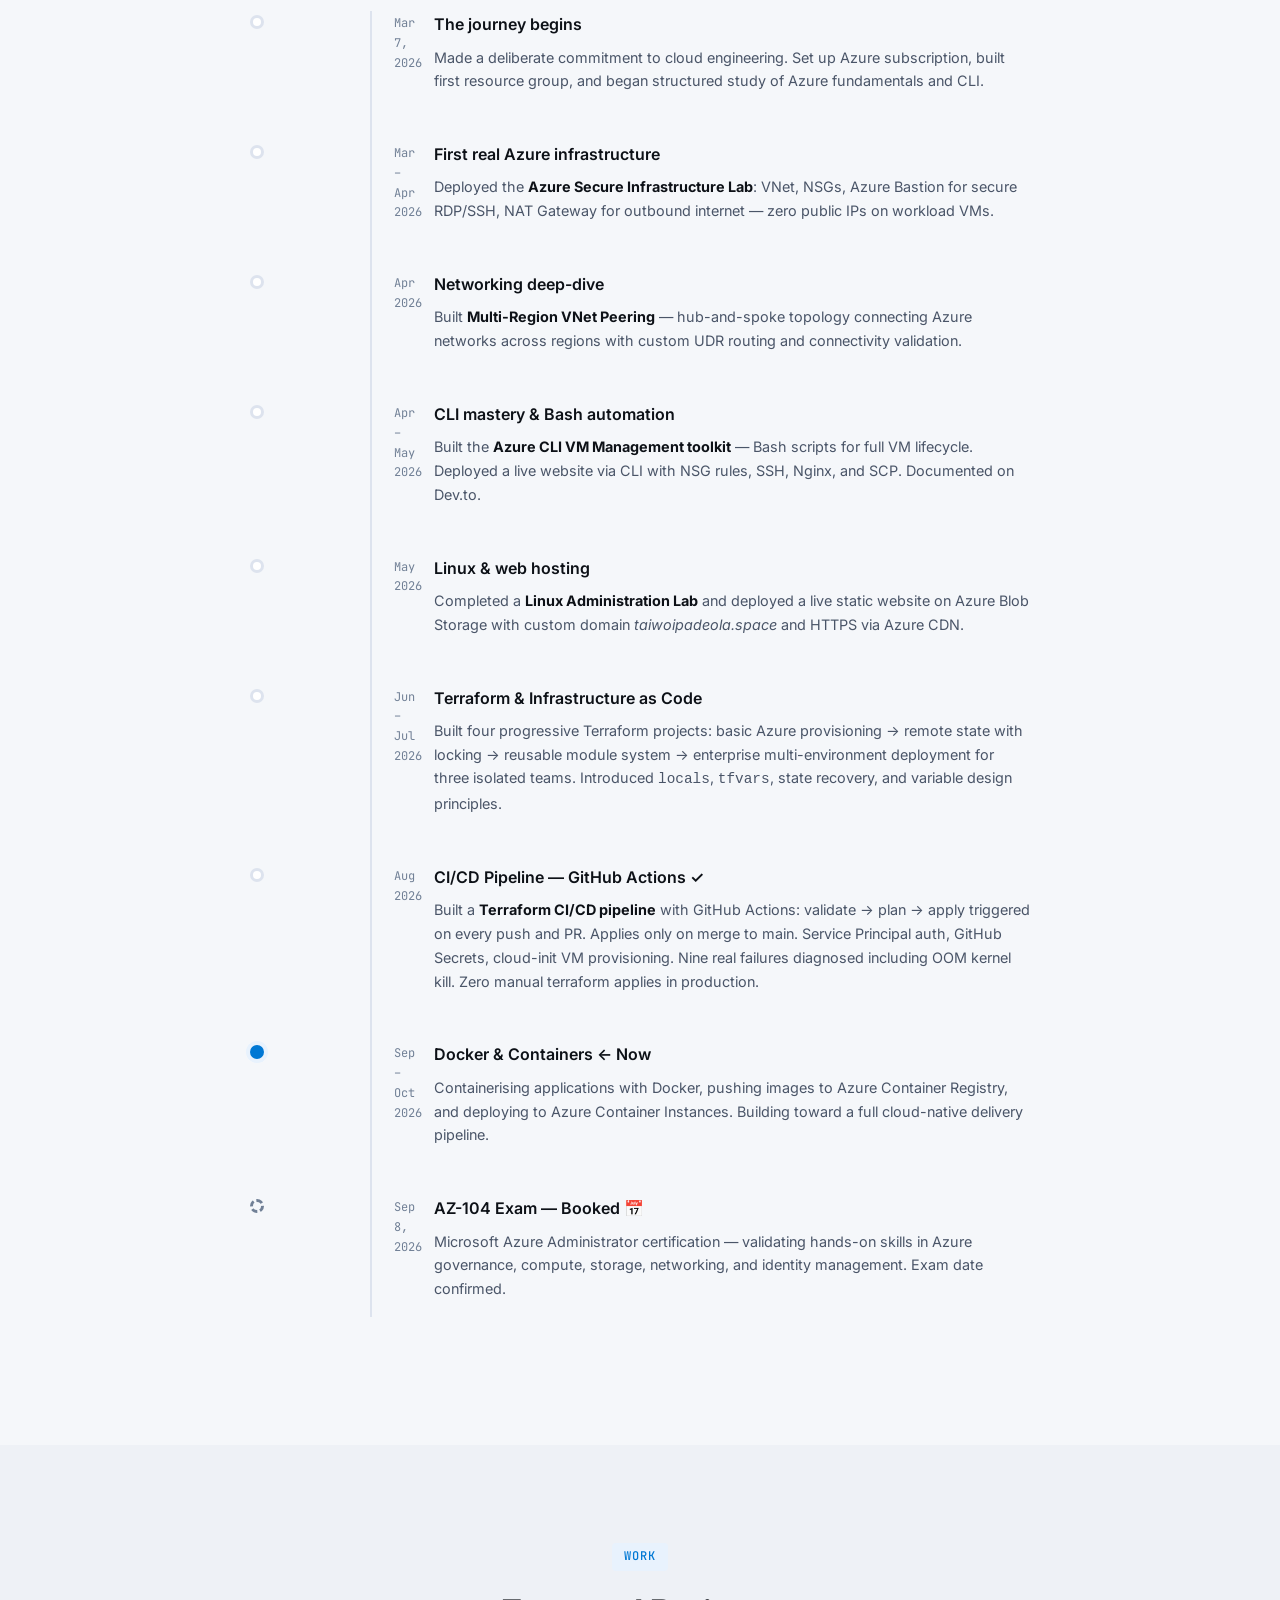
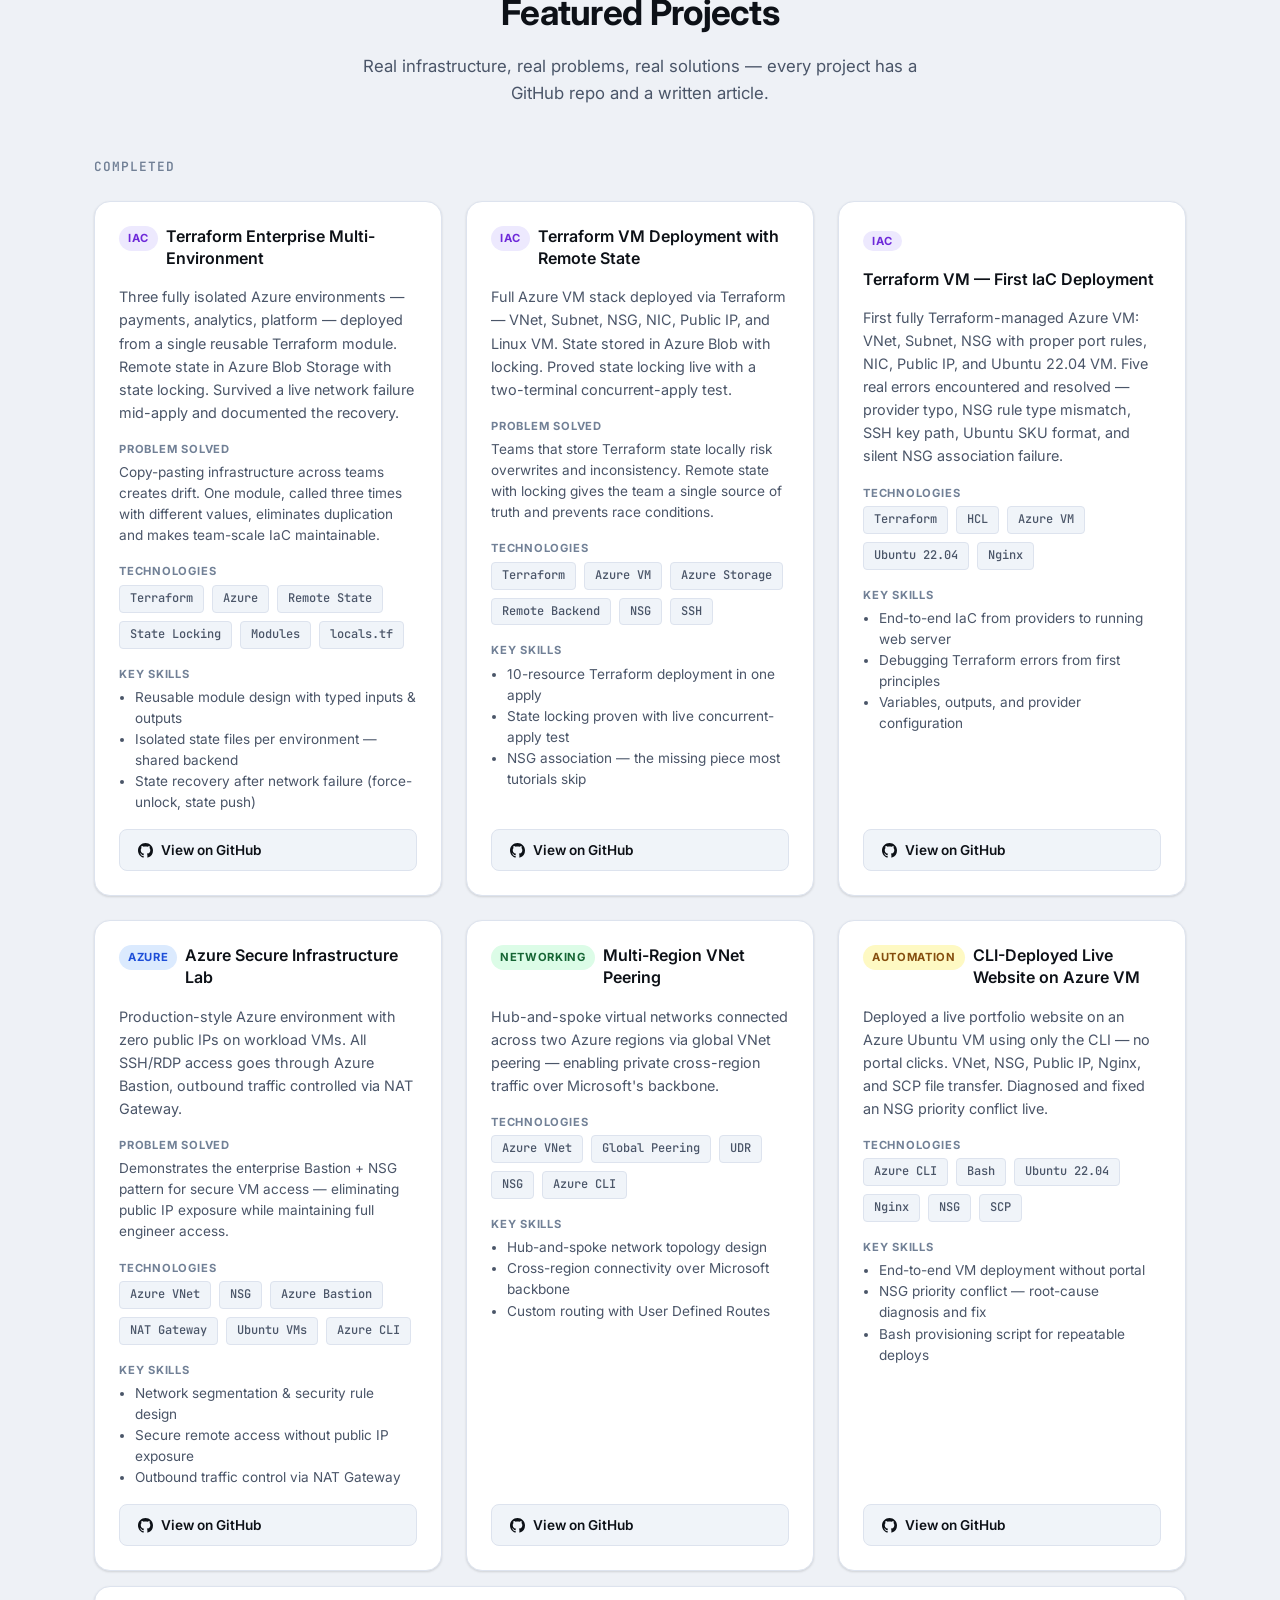
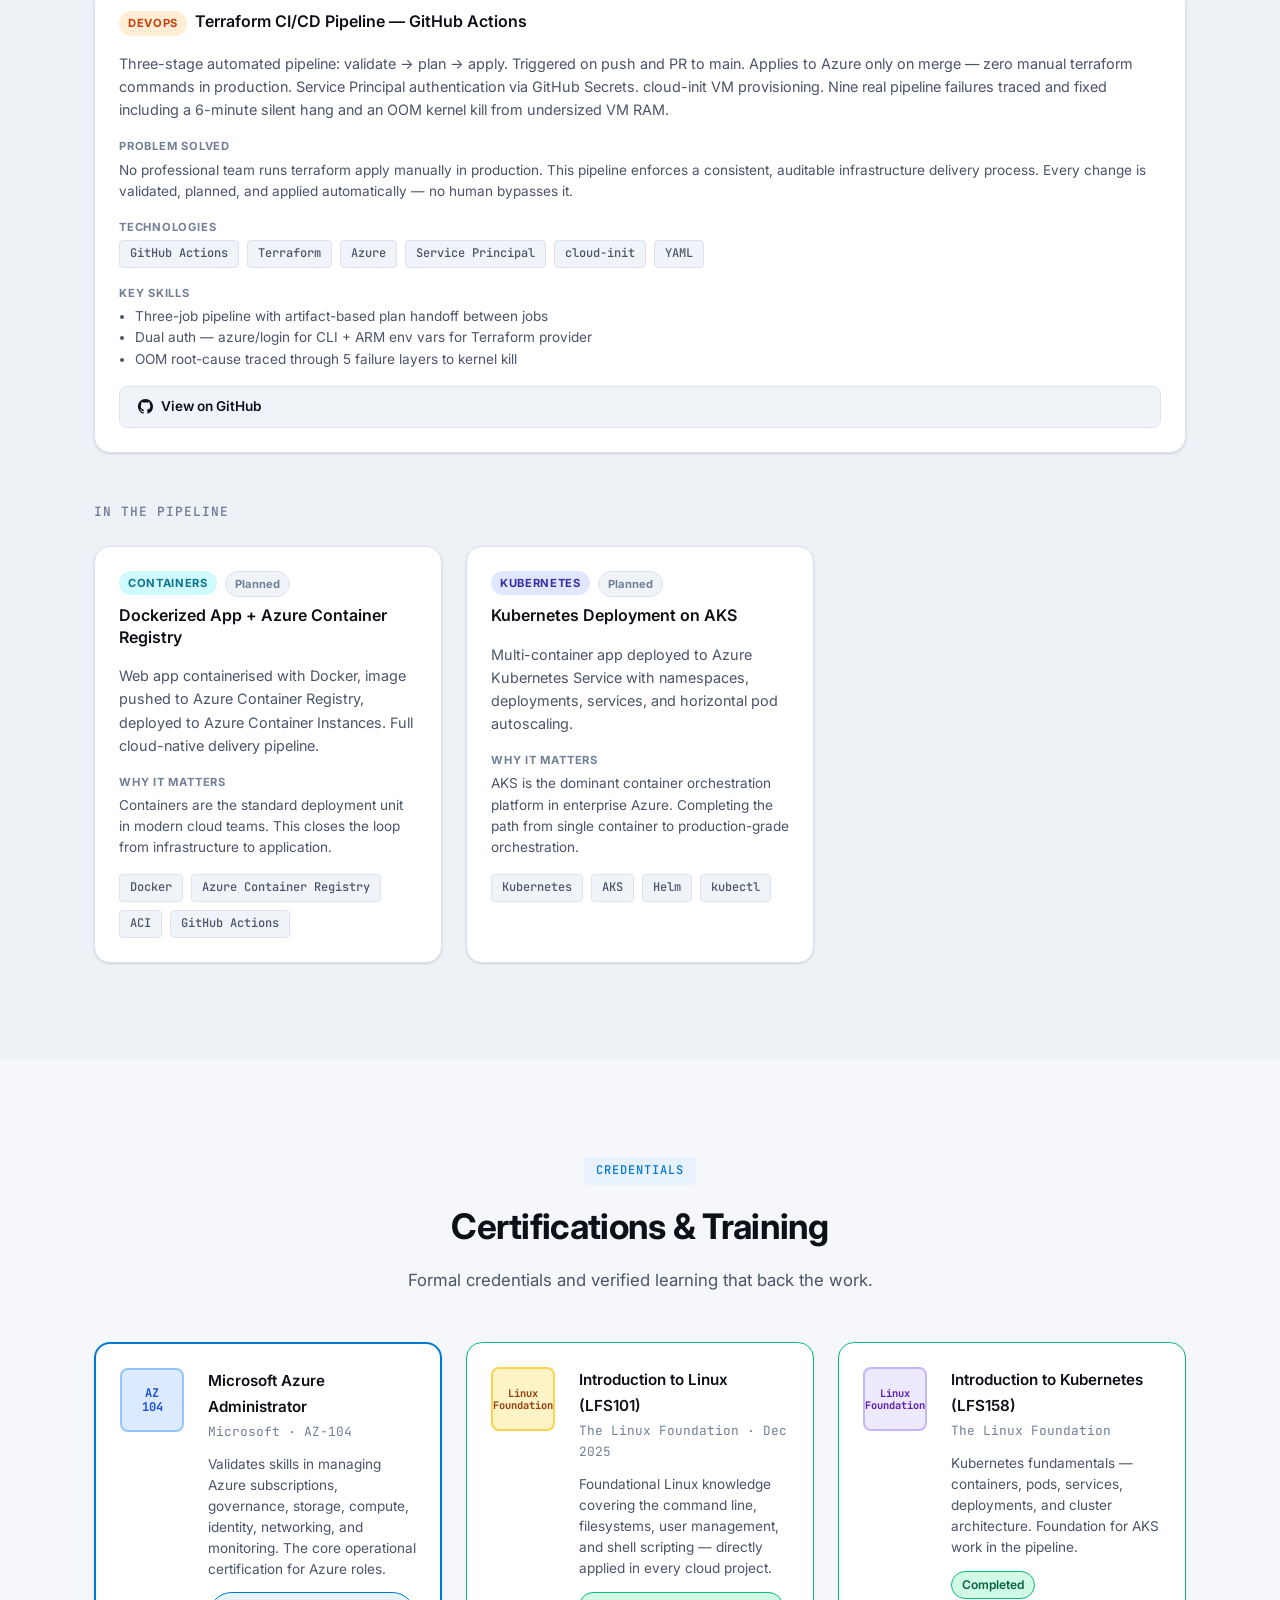
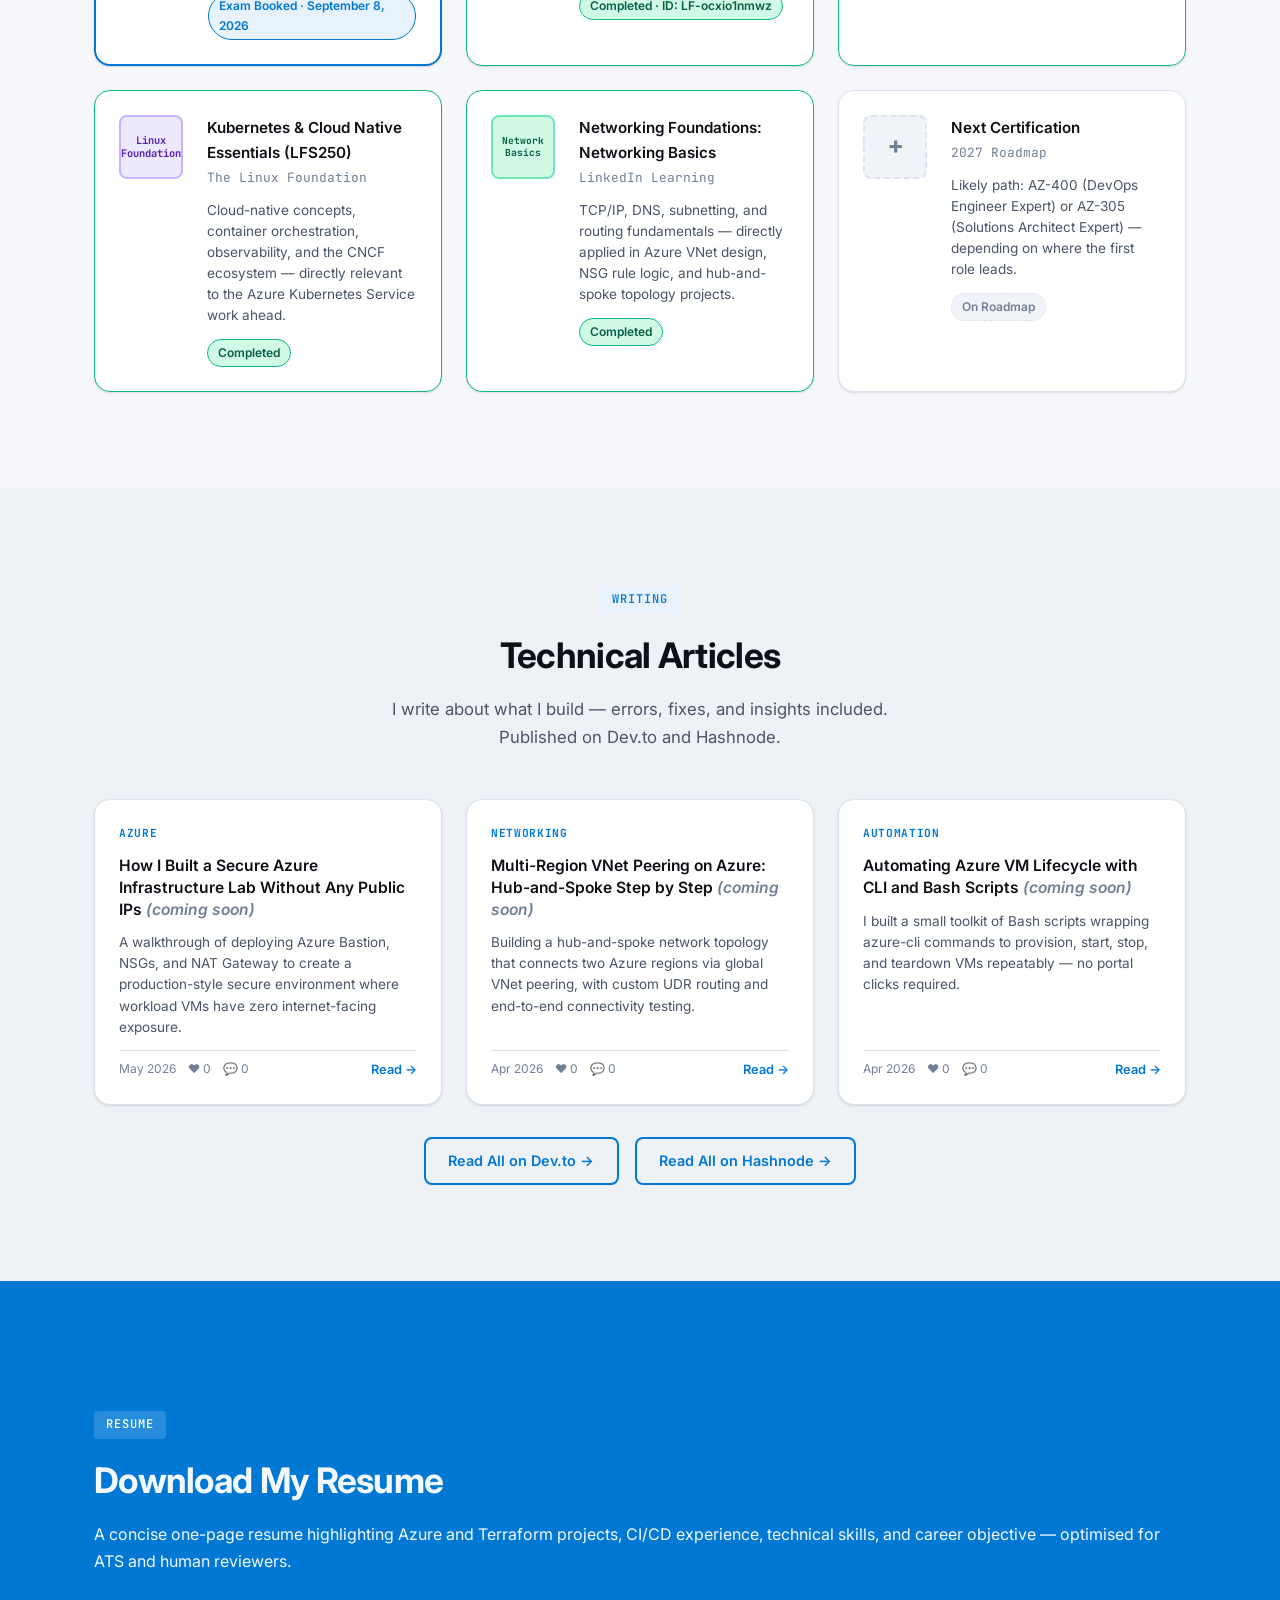
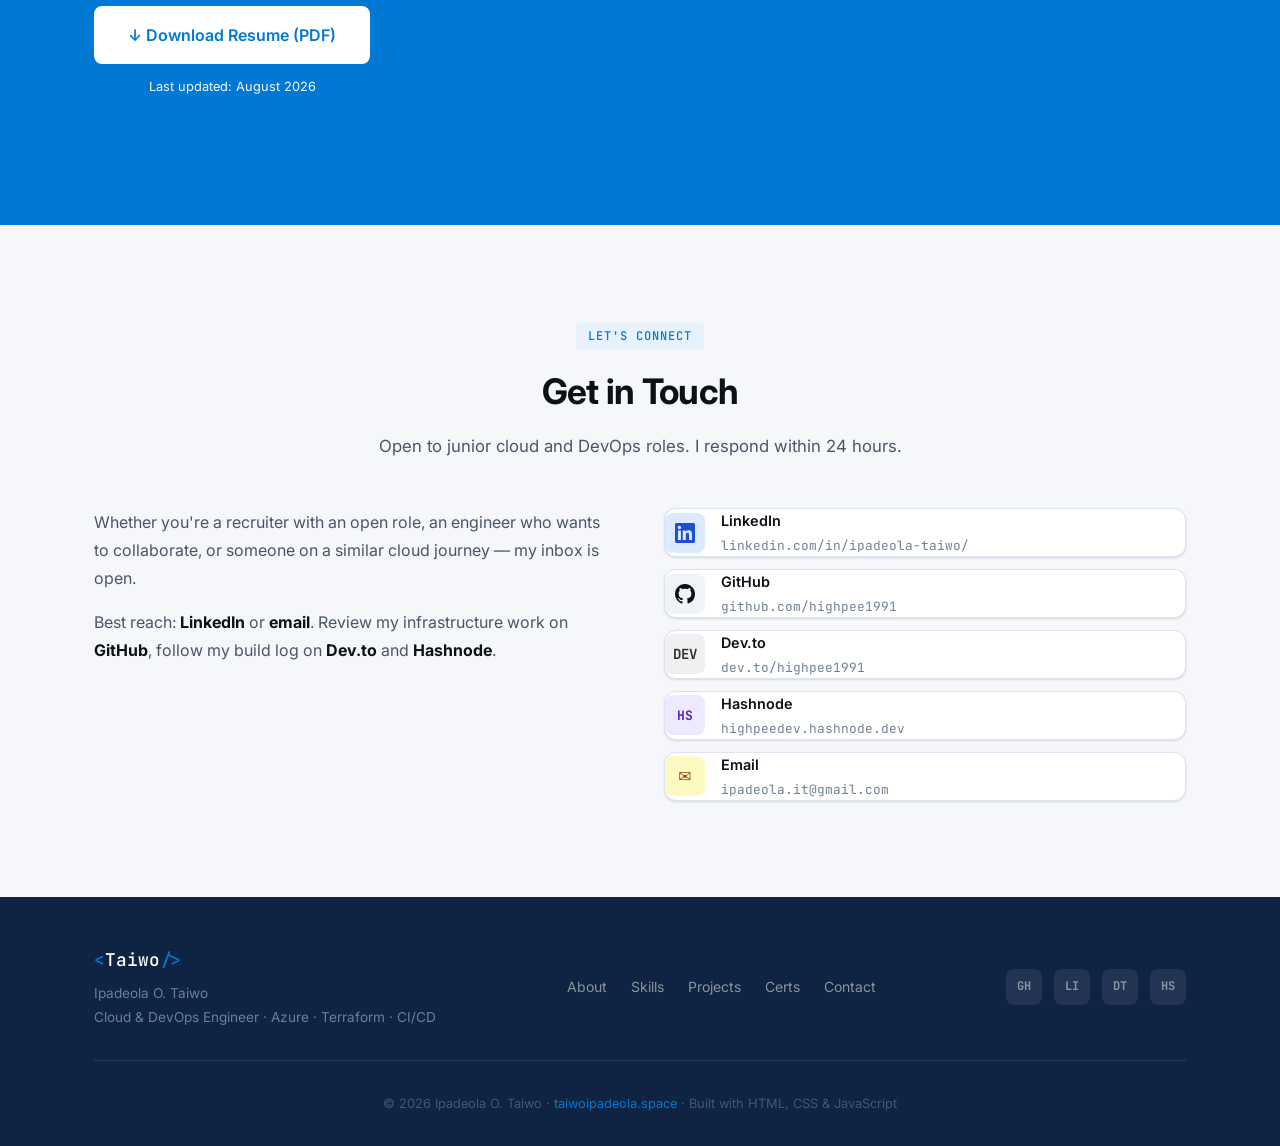
==== commit 6359fef8: "updated project info" ====
--- a/portfolio/index.html
+++ b/portfolio/index.html
@@ -54,7 +54,7 @@
         <h1 class="hero-name">Taiwo</h1>
         <p class="hero-fullname">Ipadeola O. Taiwo</p>
         <p class="hero-summary">
-          I build and automate production-grade Azure infrastructure — from secure virtual networks and Terraform modules to multi-environment deployments and GitHub Actions CI/CD pipelines. Every project is version-controlled, documented, and publicly available. AZ-104 scheduled September 8, 2026.
+          I build and automate production-grade Azure infrastructure, from secure virtual networks and Terraform modules to multi-environment deployments and GitHub Actions CI/CD pipelines. Every project is version-controlled, documented, and publicly available. AZ-104 scheduled September 8, 2026.
         </p>
         <div class="hero-actions">
           <a href="#projects" class="btn btn-primary">View Projects</a>
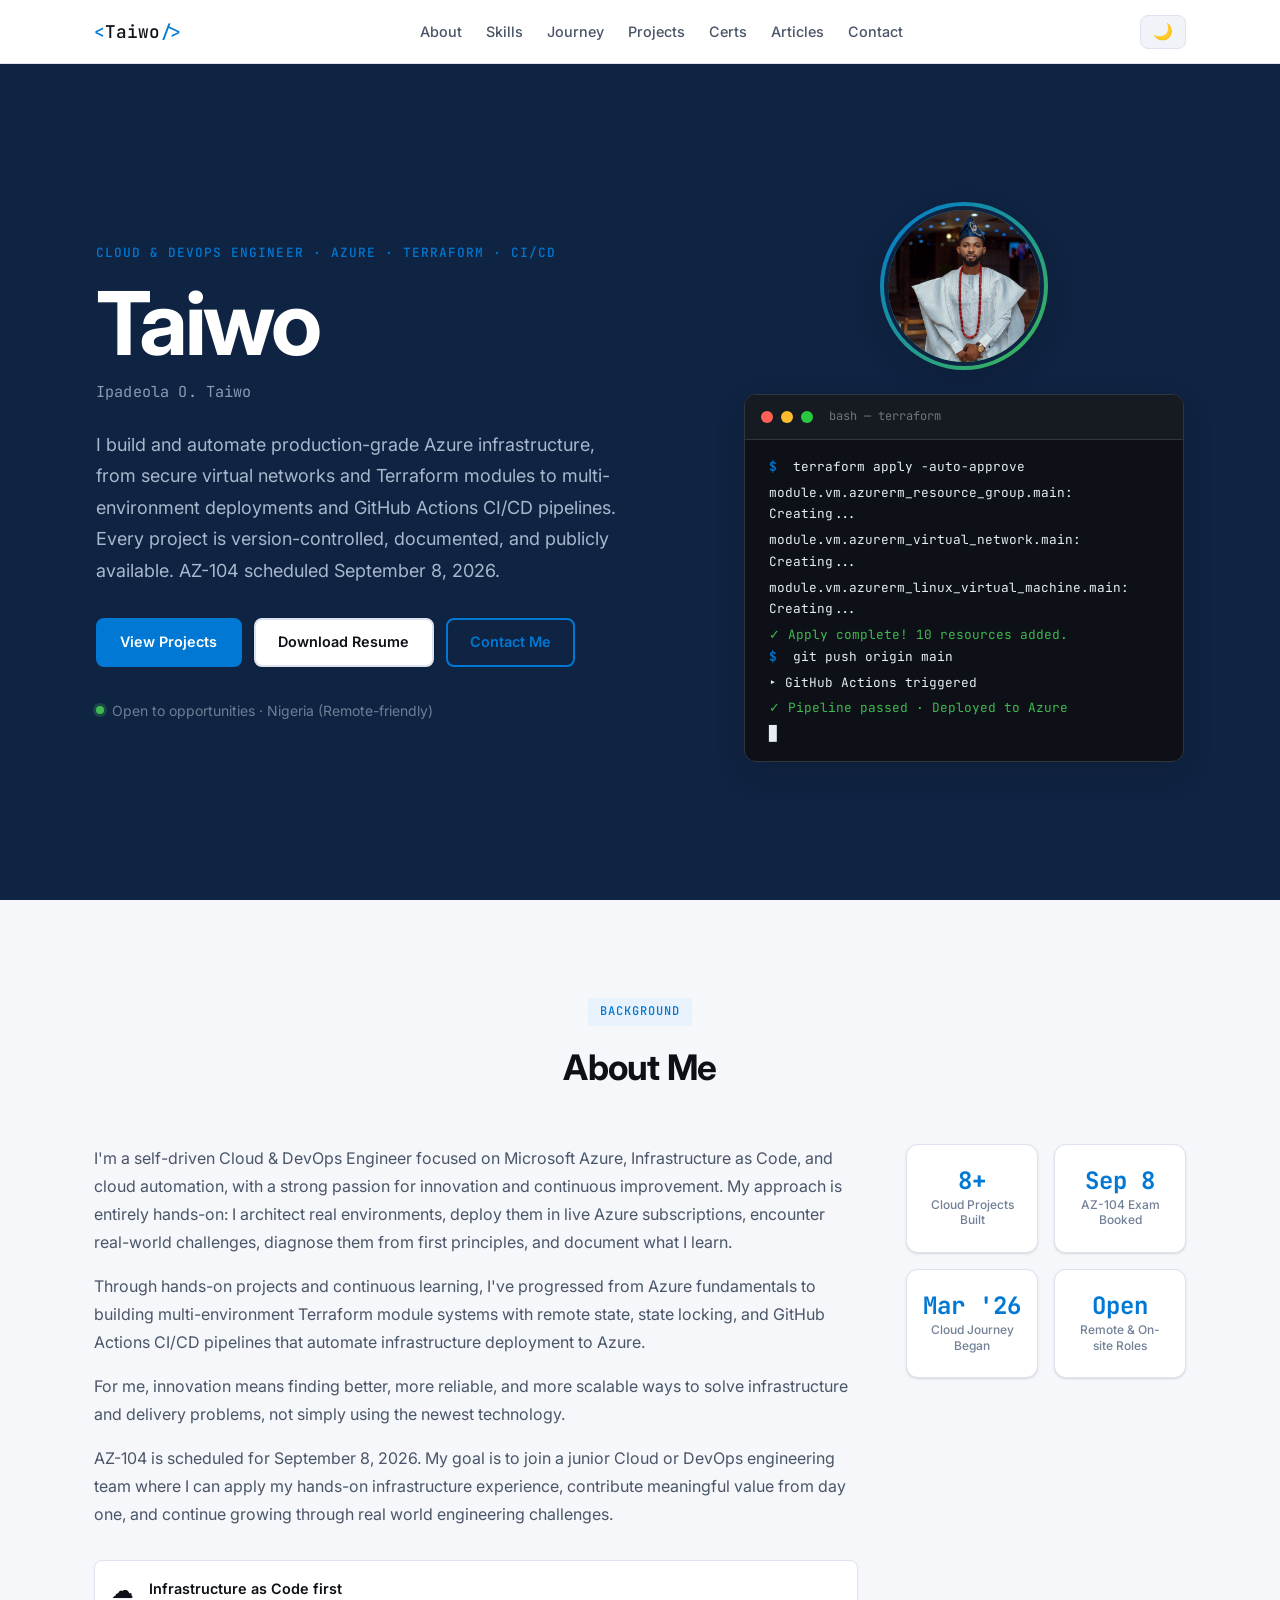
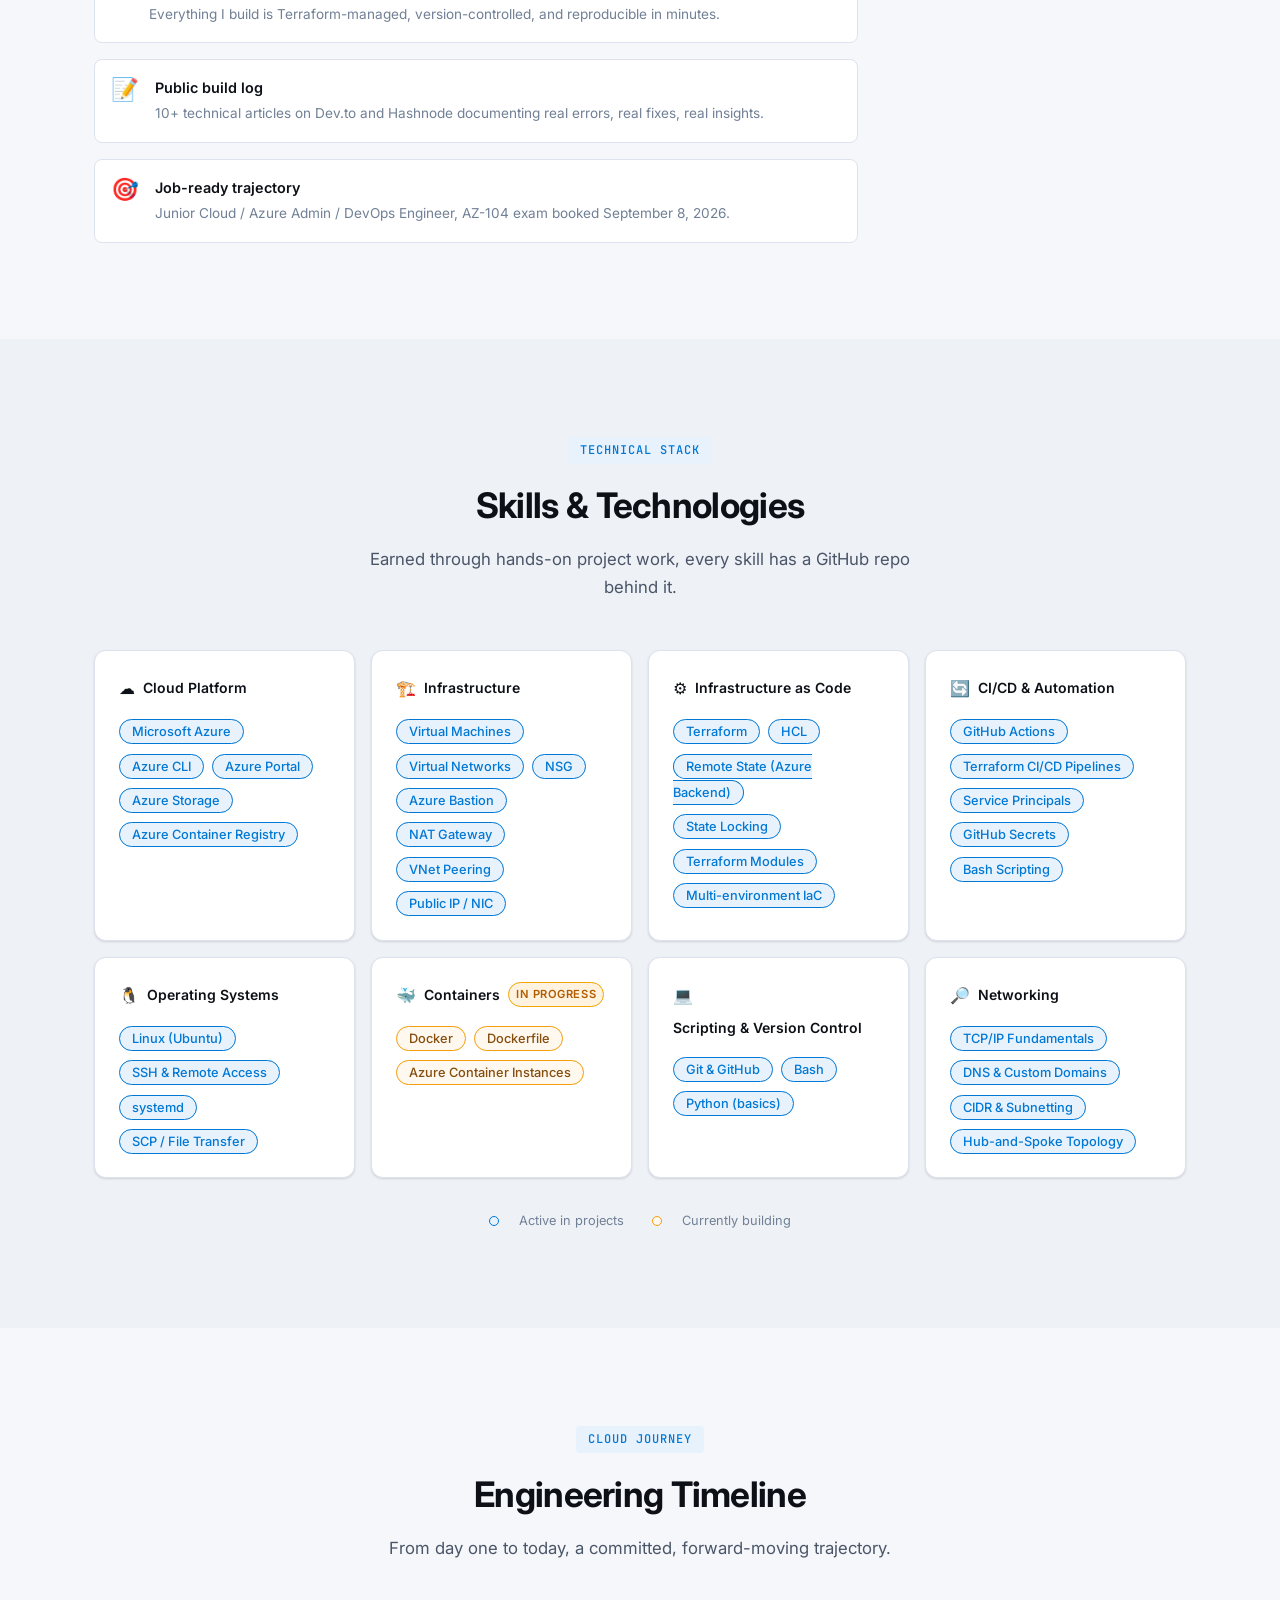
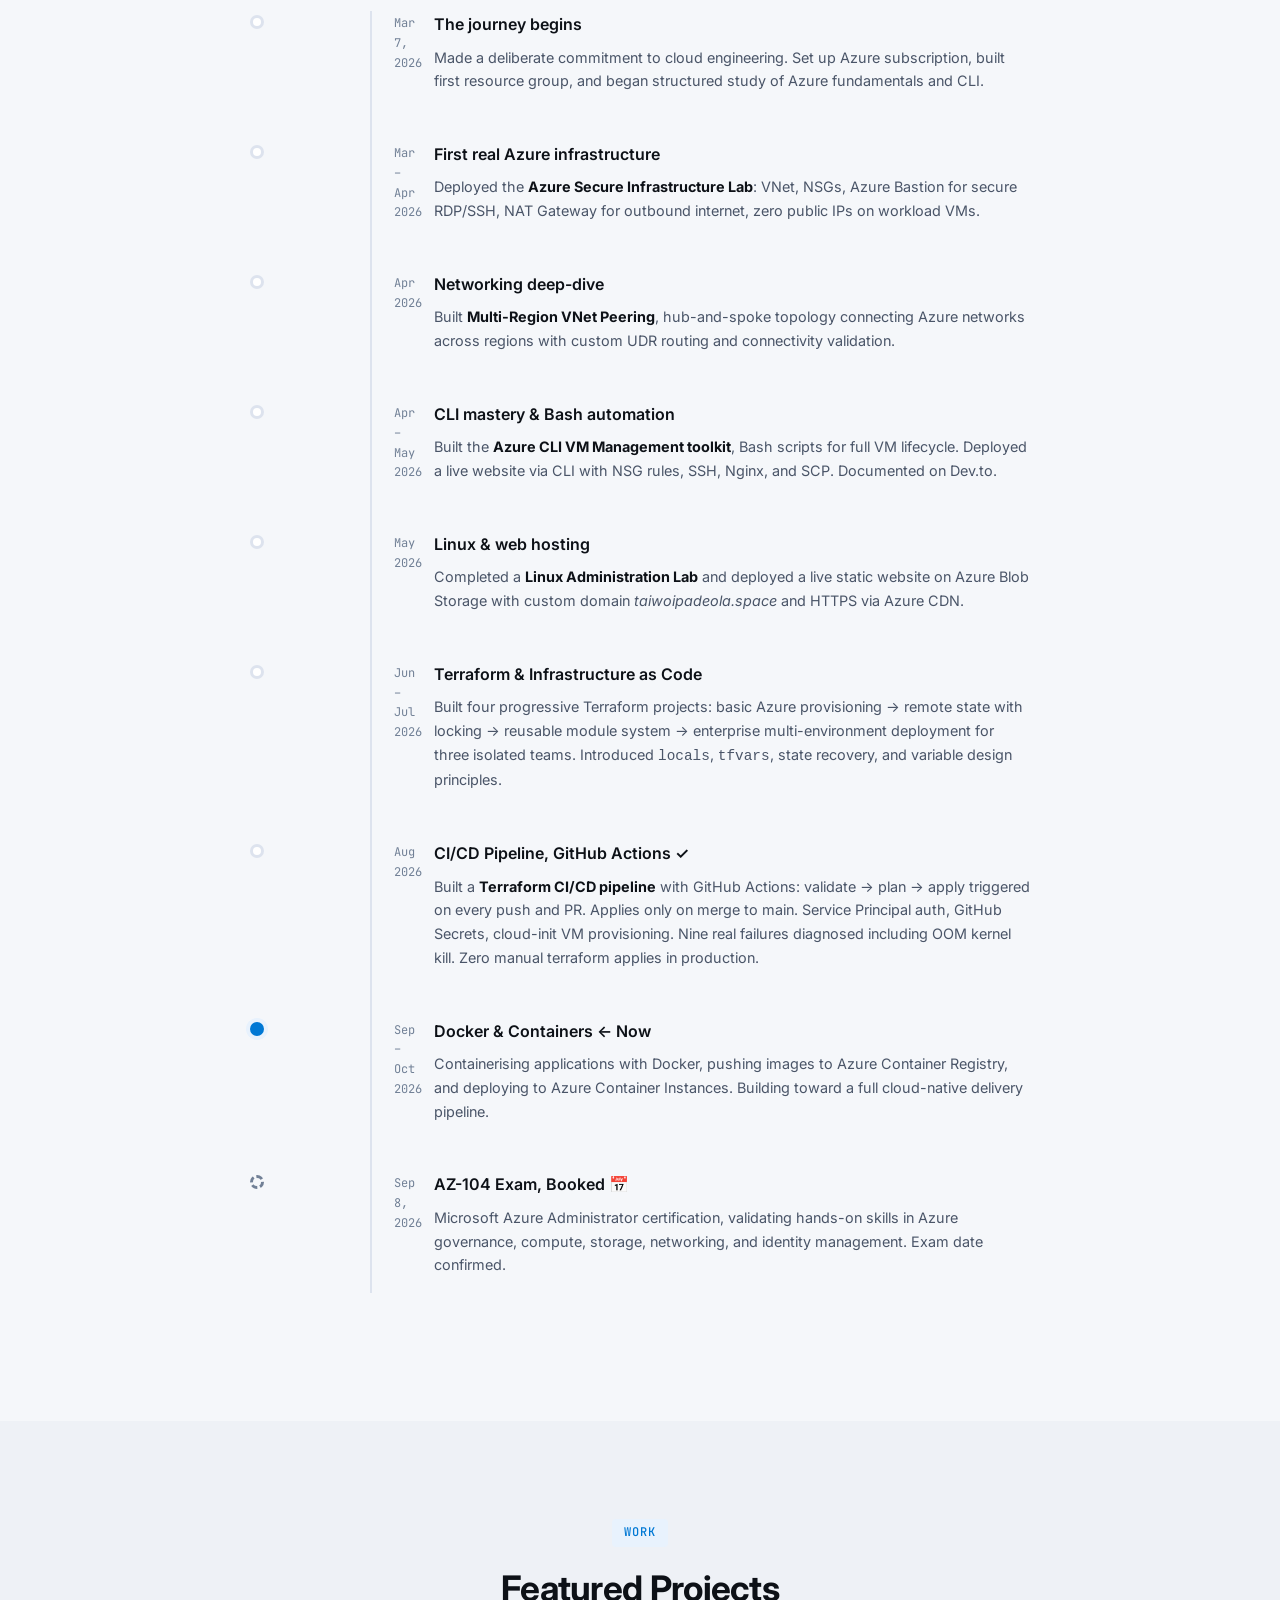
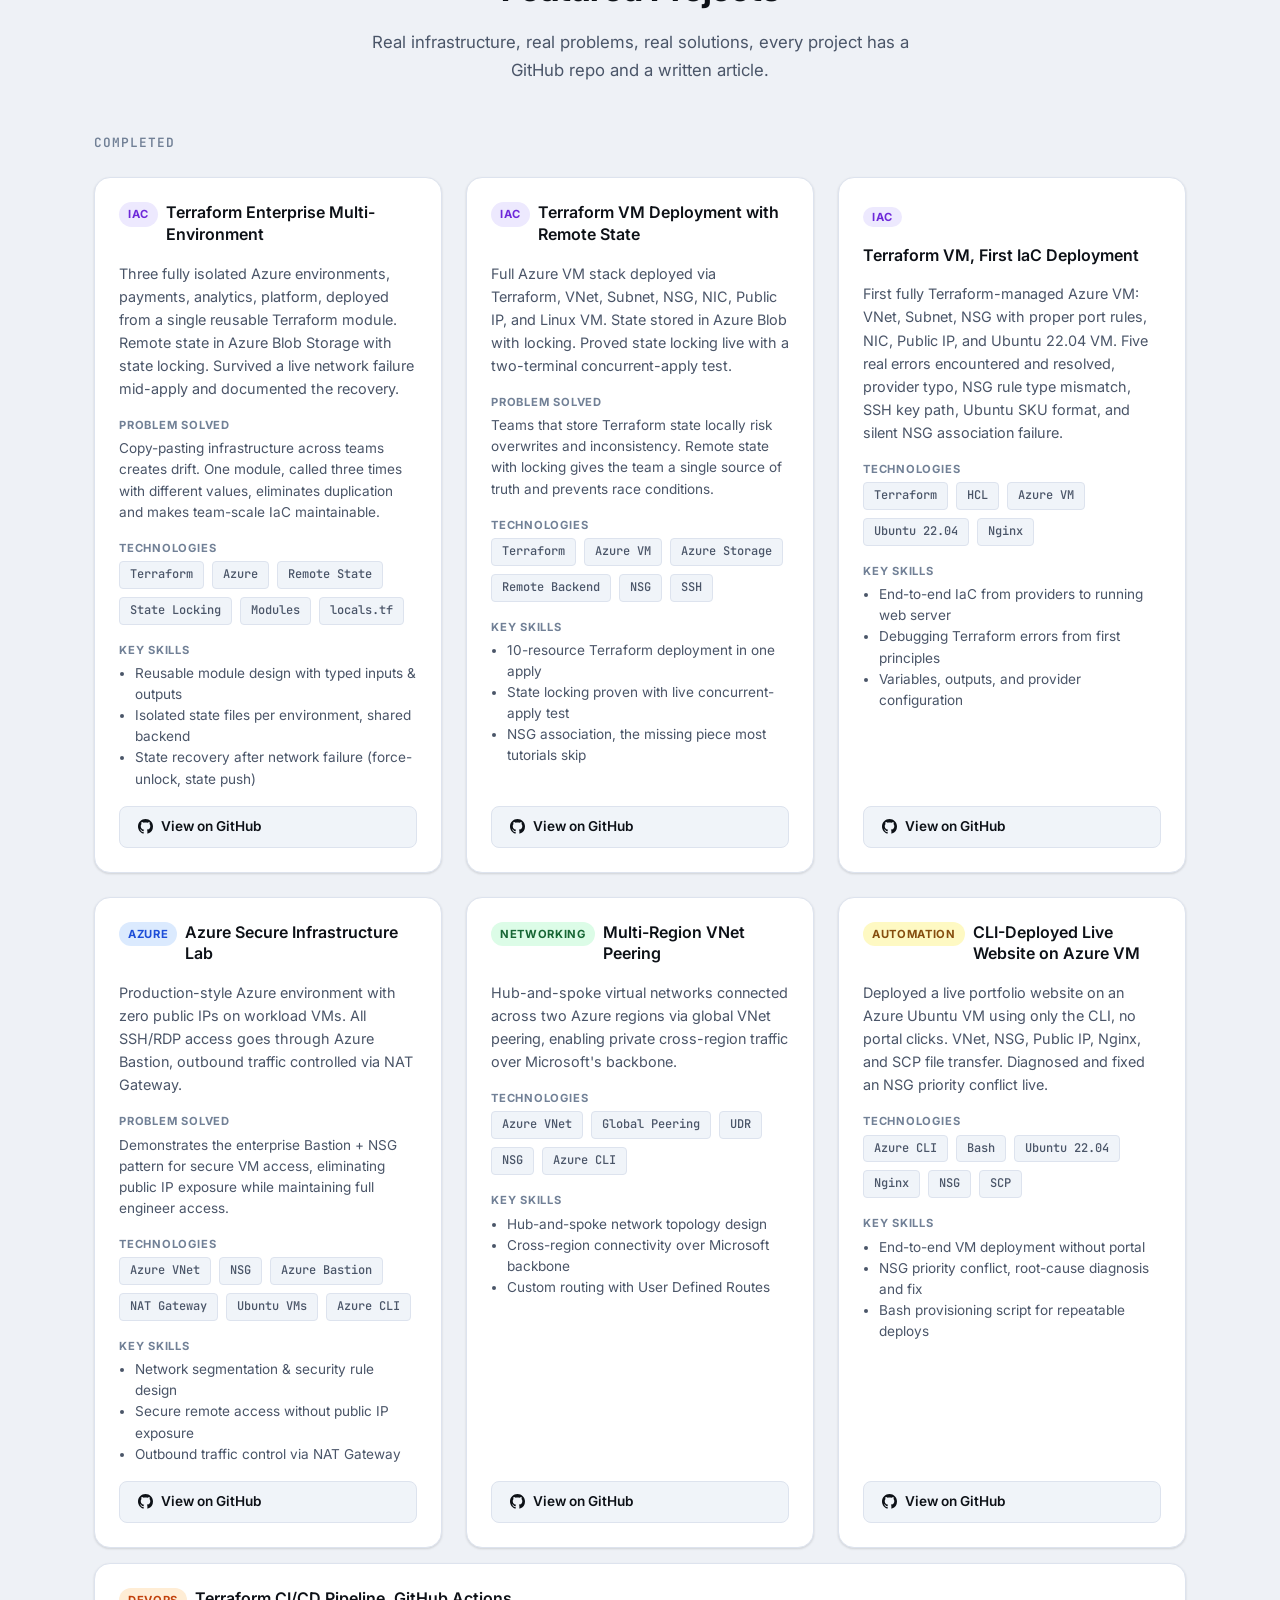
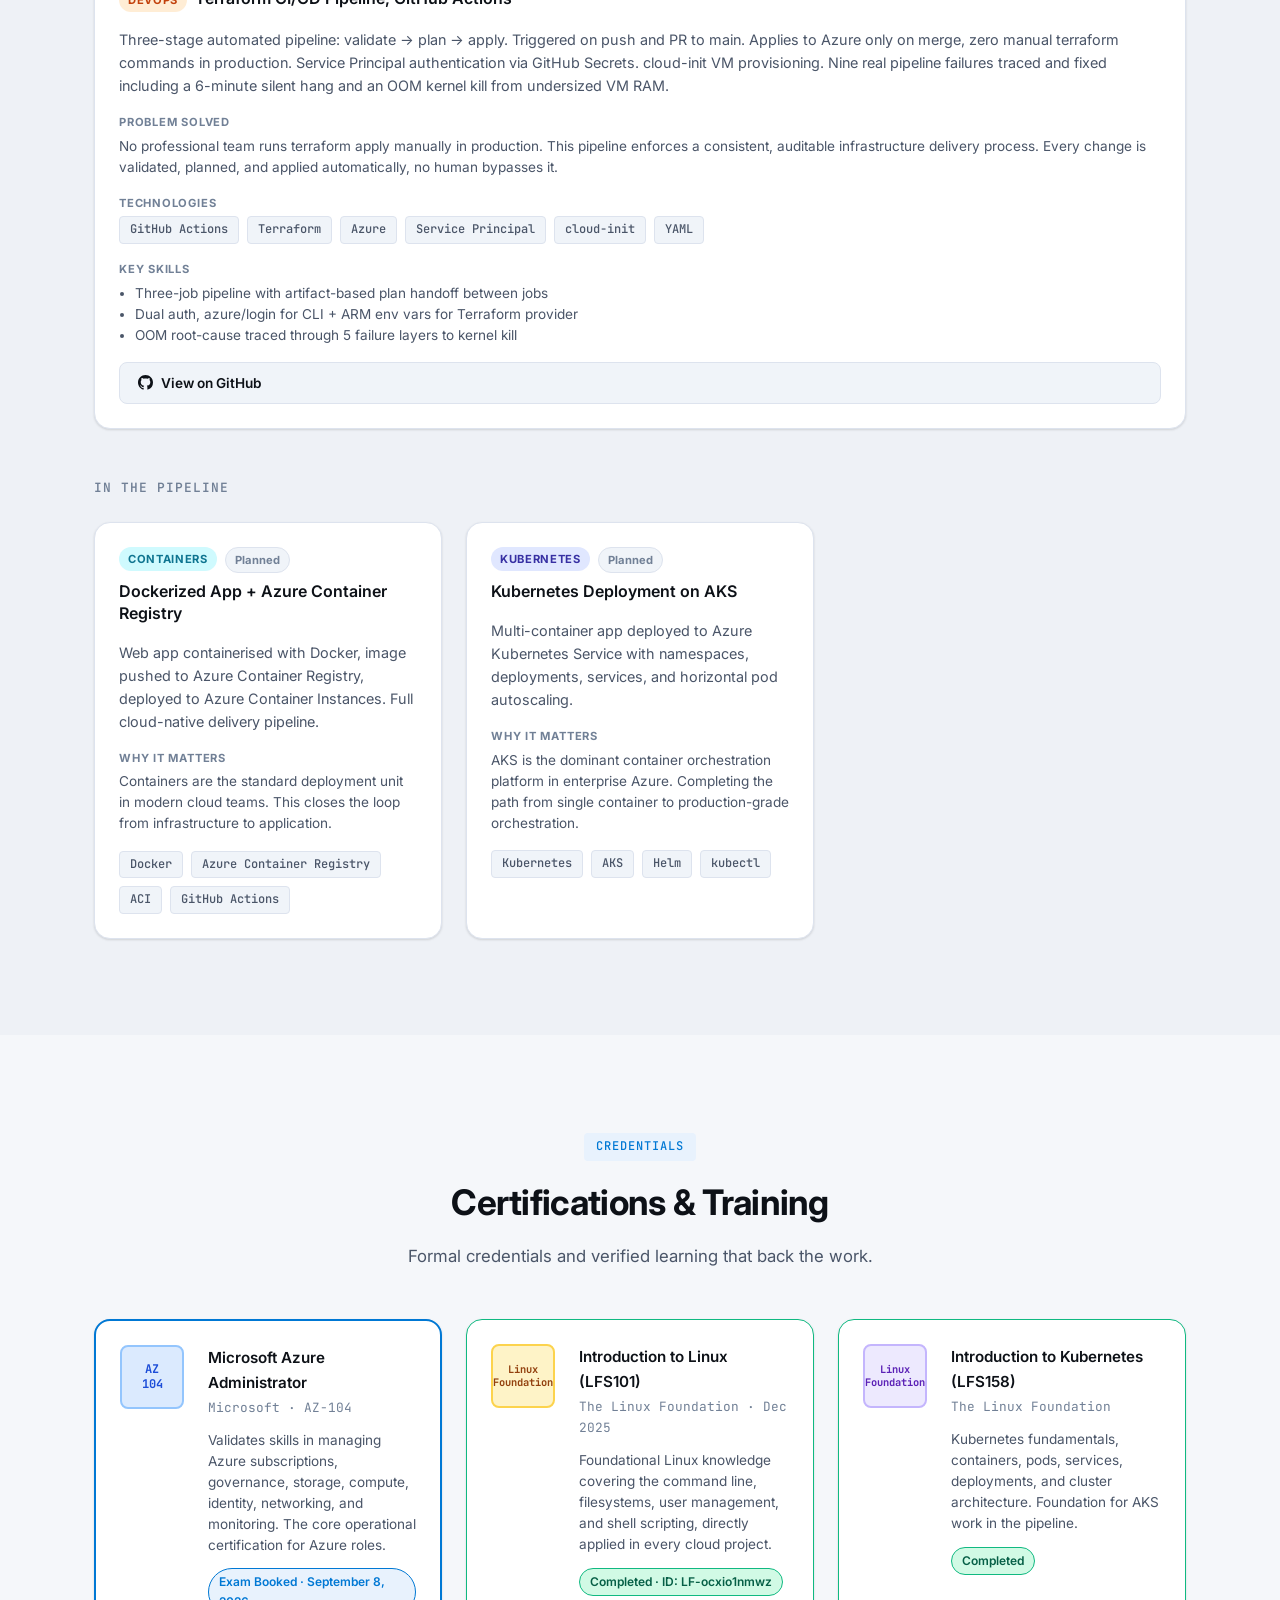
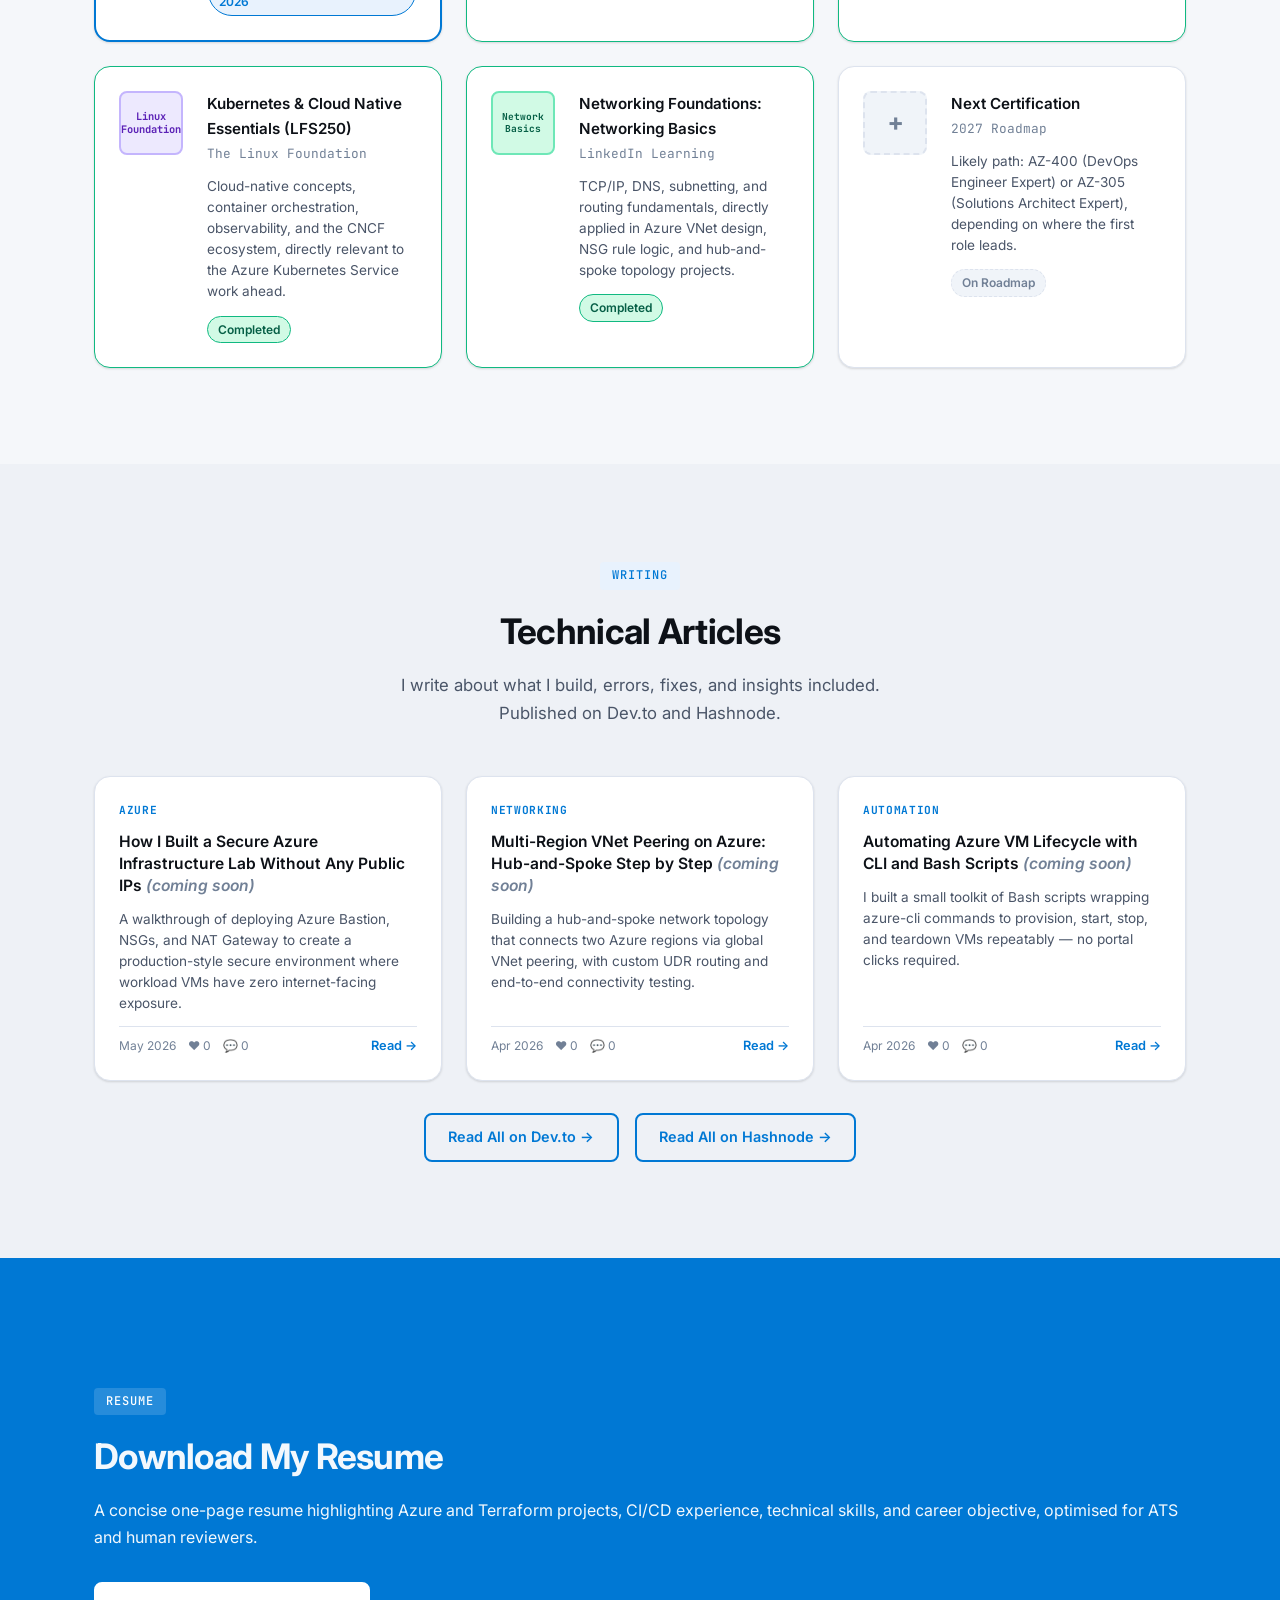
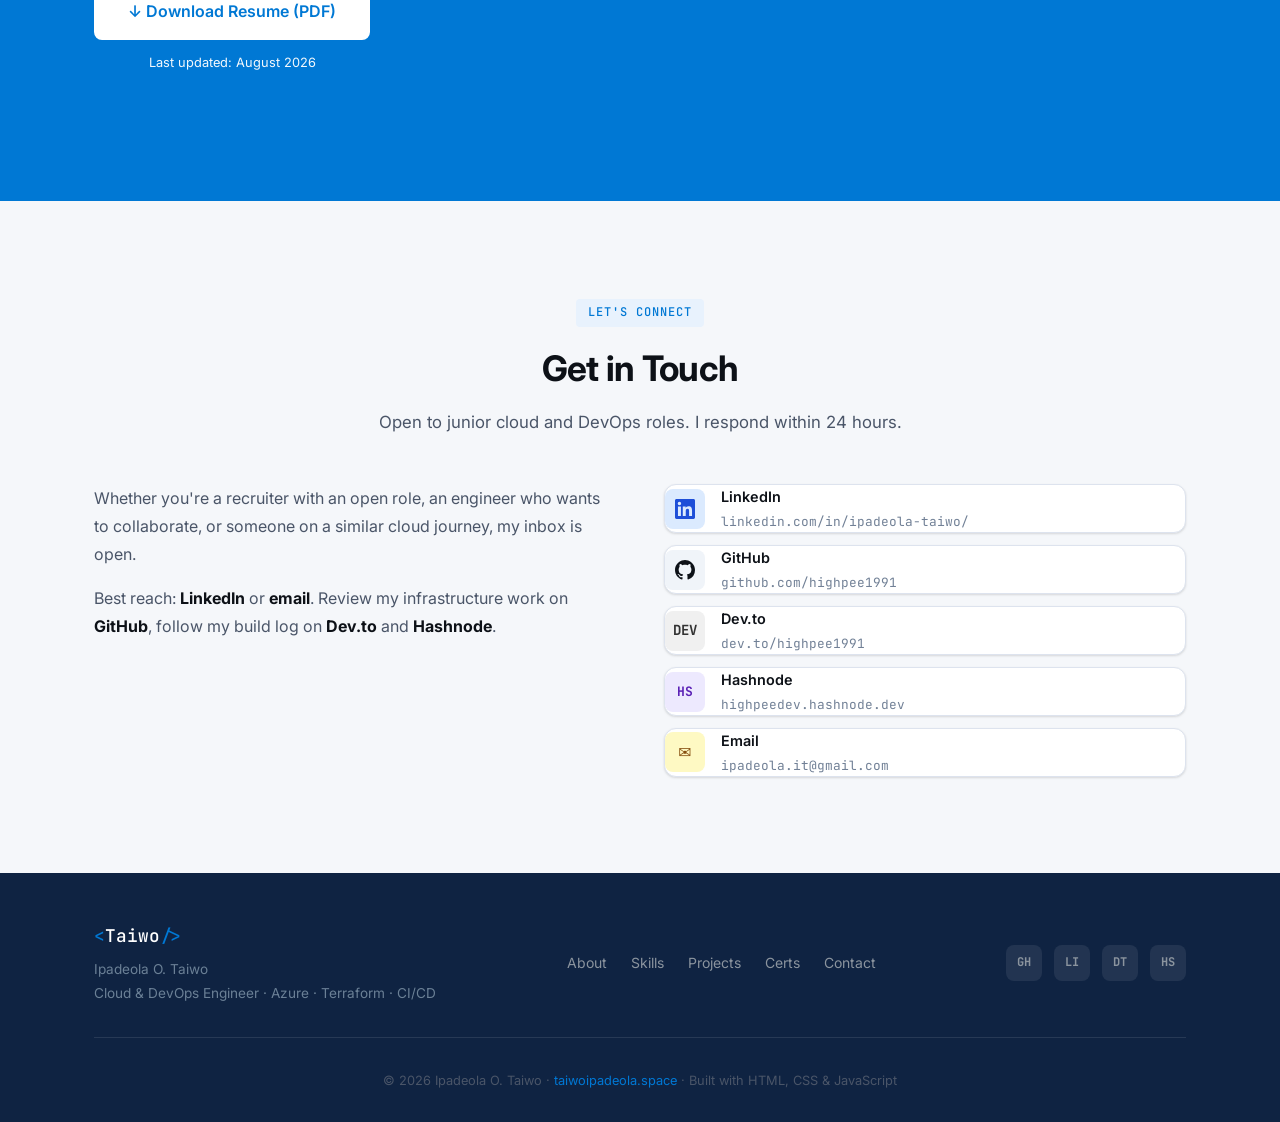
==== commit f0cacc56: "updated project info" ====
--- a/portfolio/index.html
+++ b/portfolio/index.html
@@ -3,7 +3,7 @@
 <head>
   <meta charset="UTF-8" />
   <meta name="viewport" content="width=device-width, initial-scale=1.0" />
-  <meta name="description" content="Ipadeola O. Taiwo — Cloud & DevOps Engineer (Azure | Terraform | CI/CD). Building real-world infrastructure as code and seeking Junior Cloud Engineer, Azure Administrator, or DevOps Engineer roles." />
+  <meta name="description" content="Ipadeola O. Taiwo, Cloud & DevOps Engineer (Azure | Terraform | CI/CD). Building real-world infrastructure as code and seeking Junior Cloud Engineer, Azure Administrator, or DevOps Engineer roles." />
   <meta name="keywords" content="Ipadeola Taiwo, Cloud Engineer, Azure, DevOps, Terraform, GitHub Actions, CI/CD, IaC, Azure Administrator, Junior Cloud Engineer" />
   <meta name="author" content="Ipadeola O. Taiwo" />
   <meta property="og:title" content="Ipadeola O. Taiwo | Cloud & DevOps Engineer" />
@@ -124,7 +124,7 @@
                 <span class="hi-icon">&#127919;</span>
                 <div>
                   <strong>Job-ready trajectory</strong>
-                  <p>Junior Cloud / Azure Admin / DevOps Engineer — AZ-104 exam booked September 8, 2026.</p>
+                  <p>Junior Cloud / Azure Admin / DevOps Engineer, AZ-104 exam booked September 8, 2026.</p>
                 </div>
               </div>
             </div>
@@ -157,7 +157,7 @@
         <div class="section-header">
           <span class="section-tag">Technical Stack</span>
           <h2 class="section-title">Skills &amp; Technologies</h2>
-          <p class="section-sub">Earned through hands-on project work — every skill has a GitHub repo behind it.</p>
+          <p class="section-sub">Earned through hands-on project work, every skill has a GitHub repo behind it.</p>
         </div>
         <div class="skills-grid">
           <div class="skill-group">
@@ -253,7 +253,7 @@
         <div class="section-header">
           <span class="section-tag">Cloud Journey</span>
           <h2 class="section-title">Engineering Timeline</h2>
-          <p class="section-sub">From day one to today — a committed, forward-moving trajectory.</p>
+          <p class="section-sub">From day one to today, a committed, forward-moving trajectory.</p>
         </div>
         <div class="timeline">
           <div class="timeline-item">
@@ -269,7 +269,7 @@
             <div class="tl-date">Mar – Apr 2026</div>
             <div class="tl-content">
               <h3>First real Azure infrastructure</h3>
-              <p>Deployed the <strong>Azure Secure Infrastructure Lab</strong>: VNet, NSGs, Azure Bastion for secure RDP/SSH, NAT Gateway for outbound internet — zero public IPs on workload VMs.</p>
+              <p>Deployed the <strong>Azure Secure Infrastructure Lab</strong>: VNet, NSGs, Azure Bastion for secure RDP/SSH, NAT Gateway for outbound internet, zero public IPs on workload VMs.</p>
             </div>
           </div>
           <div class="timeline-item">
@@ -277,7 +277,7 @@
             <div class="tl-date">Apr 2026</div>
             <div class="tl-content">
               <h3>Networking deep-dive</h3>
-              <p>Built <strong>Multi-Region VNet Peering</strong> — hub-and-spoke topology connecting Azure networks across regions with custom UDR routing and connectivity validation.</p>
+              <p>Built <strong>Multi-Region VNet Peering</strong>, hub-and-spoke topology connecting Azure networks across regions with custom UDR routing and connectivity validation.</p>
             </div>
           </div>
           <div class="timeline-item">
@@ -285,7 +285,7 @@
             <div class="tl-date">Apr – May 2026</div>
             <div class="tl-content">
               <h3>CLI mastery &amp; Bash automation</h3>
-              <p>Built the <strong>Azure CLI VM Management toolkit</strong> — Bash scripts for full VM lifecycle. Deployed a live website via CLI with NSG rules, SSH, Nginx, and SCP. Documented on Dev.to.</p>
+              <p>Built the <strong>Azure CLI VM Management toolkit</strong>, Bash scripts for full VM lifecycle. Deployed a live website via CLI with NSG rules, SSH, Nginx, and SCP. Documented on Dev.to.</p>
             </div>
           </div>
           <div class="timeline-item">
@@ -308,7 +308,7 @@
             <div class="tl-marker"></div>
             <div class="tl-date">Aug 2026</div>
             <div class="tl-content">
-              <h3>CI/CD Pipeline — GitHub Actions ✓</h3>
+              <h3>CI/CD Pipeline, GitHub Actions ✓</h3>
               <p>Built a <strong>Terraform CI/CD pipeline</strong> with GitHub Actions: validate → plan → apply triggered on every push and PR. Applies only on merge to main. Service Principal auth, GitHub Secrets, cloud-init VM provisioning. Nine real failures diagnosed including OOM kernel kill. Zero manual terraform applies in production.</p>
             </div>
           </div>
@@ -324,8 +324,8 @@
             <div class="tl-marker future"></div>
             <div class="tl-date">Sep 8, 2026</div>
             <div class="tl-content">
-              <h3>AZ-104 Exam — Booked &#128197;</h3>
-              <p>Microsoft Azure Administrator certification — validating hands-on skills in Azure governance, compute, storage, networking, and identity management. Exam date confirmed.</p>
+              <h3>AZ-104 Exam, Booked &#128197;</h3>
+              <p>Microsoft Azure Administrator certification, validating hands-on skills in Azure governance, compute, storage, networking, and identity management. Exam date confirmed.</p>
             </div>
           </div>
         </div>
@@ -338,7 +338,7 @@
         <div class="section-header">
           <span class="section-tag">Work</span>
           <h2 class="section-title">Featured Projects</h2>
-          <p class="section-sub">Real infrastructure, real problems, real solutions — every project has a GitHub repo and a written article.</p>
+          <p class="section-sub">Real infrastructure, real problems, real solutions, every project has a GitHub repo and a written article.</p>
         </div>
 
         <h3 class="projects-group-label">Completed</h3>
@@ -350,7 +350,7 @@
               <span class="pc-badge badge-iac">IaC</span>
               <h4>Terraform Enterprise Multi-Environment</h4>
             </div>
-            <p class="pc-overview">Three fully isolated Azure environments — payments, analytics, platform — deployed from a single reusable Terraform module. Remote state in Azure Blob Storage with state locking. Survived a live network failure mid-apply and documented the recovery.</p>
+            <p class="pc-overview">Three fully isolated Azure environments, payments, analytics, platform, deployed from a single reusable Terraform module. Remote state in Azure Blob Storage with state locking. Survived a live network failure mid-apply and documented the recovery.</p>
             <div class="pc-section">
               <span class="pc-label">Problem Solved</span>
               <p>Copy-pasting infrastructure across teams creates drift. One module, called three times with different values, eliminates duplication and makes team-scale IaC maintainable.</p>
@@ -365,7 +365,7 @@
               <span class="pc-label">Key Skills</span>
               <ul class="pc-skills">
                 <li>Reusable module design with typed inputs &amp; outputs</li>
-                <li>Isolated state files per environment — shared backend</li>
+                <li>Isolated state files per environment, shared backend</li>
                 <li>State recovery after network failure (force-unlock, state push)</li>
               </ul>
             </div>
@@ -381,7 +381,7 @@
               <span class="pc-badge badge-iac">IaC</span>
               <h4>Terraform VM Deployment with Remote State</h4>
             </div>
-            <p class="pc-overview">Full Azure VM stack deployed via Terraform — VNet, Subnet, NSG, NIC, Public IP, and Linux VM. State stored in Azure Blob with locking. Proved state locking live with a two-terminal concurrent-apply test.</p>
+            <p class="pc-overview">Full Azure VM stack deployed via Terraform, VNet, Subnet, NSG, NIC, Public IP, and Linux VM. State stored in Azure Blob with locking. Proved state locking live with a two-terminal concurrent-apply test.</p>
             <div class="pc-section">
               <span class="pc-label">Problem Solved</span>
               <p>Teams that store Terraform state locally risk overwrites and inconsistency. Remote state with locking gives the team a single source of truth and prevents race conditions.</p>
@@ -397,7 +397,7 @@
               <ul class="pc-skills">
                 <li>10-resource Terraform deployment in one apply</li>
                 <li>State locking proven with live concurrent-apply test</li>
-                <li>NSG association — the missing piece most tutorials skip</li>
+                <li>NSG association, the missing piece most tutorials skip</li>
               </ul>
             </div>
             <a href="https://github.com/highpee1991/terraform-IAC" target="_blank" rel="noopener noreferrer" class="btn btn-github">
@@ -410,9 +410,9 @@
           <article class="project-card">
             <div class="pc-badge-wrap"><span class="pc-badge badge-iac">IaC</span></div>
             <div class="pc-header">
-              <h4>Terraform VM — First IaC Deployment</h4>
-            </div>
-            <p class="pc-overview">First fully Terraform-managed Azure VM: VNet, Subnet, NSG with proper port rules, NIC, Public IP, and Ubuntu 22.04 VM. Five real errors encountered and resolved — provider typo, NSG rule type mismatch, SSH key path, Ubuntu SKU format, and silent NSG association failure.</p>
+              <h4>Terraform VM, First IaC Deployment</h4>
+            </div>
+            <p class="pc-overview">First fully Terraform-managed Azure VM: VNet, Subnet, NSG with proper port rules, NIC, Public IP, and Ubuntu 22.04 VM. Five real errors encountered and resolved, provider typo, NSG rule type mismatch, SSH key path, Ubuntu SKU format, and silent NSG association failure.</p>
             <div class="pc-section">
               <span class="pc-label">Technologies</span>
               <div class="tech-tags">
@@ -442,7 +442,7 @@
             <p class="pc-overview">Production-style Azure environment with zero public IPs on workload VMs. All SSH/RDP access goes through Azure Bastion, outbound traffic controlled via NAT Gateway.</p>
             <div class="pc-section">
               <span class="pc-label">Problem Solved</span>
-              <p>Demonstrates the enterprise Bastion + NSG pattern for secure VM access — eliminating public IP exposure while maintaining full engineer access.</p>
+              <p>Demonstrates the enterprise Bastion + NSG pattern for secure VM access, eliminating public IP exposure while maintaining full engineer access.</p>
             </div>
             <div class="pc-section">
               <span class="pc-label">Technologies</span>
@@ -470,7 +470,7 @@
               <span class="pc-badge badge-net">Networking</span>
               <h4>Multi-Region VNet Peering</h4>
             </div>
-            <p class="pc-overview">Hub-and-spoke virtual networks connected across two Azure regions via global VNet peering — enabling private cross-region traffic over Microsoft's backbone.</p>
+            <p class="pc-overview">Hub-and-spoke virtual networks connected across two Azure regions via global VNet peering, enabling private cross-region traffic over Microsoft's backbone.</p>
             <div class="pc-section">
               <span class="pc-label">Technologies</span>
               <div class="tech-tags">
@@ -497,7 +497,7 @@
               <span class="pc-badge badge-auto">Automation</span>
               <h4>CLI-Deployed Live Website on Azure VM</h4>
             </div>
-            <p class="pc-overview">Deployed a live portfolio website on an Azure Ubuntu VM using only the CLI — no portal clicks. VNet, NSG, Public IP, Nginx, and SCP file transfer. Diagnosed and fixed an NSG priority conflict live.</p>
+            <p class="pc-overview">Deployed a live portfolio website on an Azure Ubuntu VM using only the CLI, no portal clicks. VNet, NSG, Public IP, Nginx, and SCP file transfer. Diagnosed and fixed an NSG priority conflict live.</p>
             <div class="pc-section">
               <span class="pc-label">Technologies</span>
               <div class="tech-tags">
@@ -508,7 +508,7 @@
               <span class="pc-label">Key Skills</span>
               <ul class="pc-skills">
                 <li>End-to-end VM deployment without portal</li>
-                <li>NSG priority conflict — root-cause diagnosis and fix</li>
+                <li>NSG priority conflict, root-cause diagnosis and fix</li>
                 <li>Bash provisioning script for repeatable deploys</li>
               </ul>
             </div>
@@ -521,16 +521,16 @@
         </div>
 
         
-          <!-- PROJECT 7 — CICD PIPELINE -->
+          <!-- PROJECT 7: CICD PIPELINE -->
           <article class="project-card devops">
             <div class="pc-header">
               <span class="pc-badge badge-devops">DevOps</span>
-              <h4>Terraform CI/CD Pipeline — GitHub Actions</h4>
-            </div>
-            <p class="pc-overview">Three-stage automated pipeline: validate → plan → apply. Triggered on push and PR to main. Applies to Azure only on merge — zero manual terraform commands in production. Service Principal authentication via GitHub Secrets. cloud-init VM provisioning. Nine real pipeline failures traced and fixed including a 6-minute silent hang and an OOM kernel kill from undersized VM RAM.</p>
+              <h4>Terraform CI/CD Pipeline, GitHub Actions</h4>
+            </div>
+            <p class="pc-overview">Three-stage automated pipeline: validate → plan → apply. Triggered on push and PR to main. Applies to Azure only on merge, zero manual terraform commands in production. Service Principal authentication via GitHub Secrets. cloud-init VM provisioning. Nine real pipeline failures traced and fixed including a 6-minute silent hang and an OOM kernel kill from undersized VM RAM.</p>
             <div class="pc-section">
               <span class="pc-label">Problem Solved</span>
-              <p>No professional team runs terraform apply manually in production. This pipeline enforces a consistent, auditable infrastructure delivery process. Every change is validated, planned, and applied automatically — no human bypasses it.</p>
+              <p>No professional team runs terraform apply manually in production. This pipeline enforces a consistent, auditable infrastructure delivery process. Every change is validated, planned, and applied automatically, no human bypasses it.</p>
             </div>
             <div class="pc-section">
               <span class="pc-label">Technologies</span>
@@ -542,7 +542,7 @@
               <span class="pc-label">Key Skills</span>
               <ul class="pc-skills">
                 <li>Three-job pipeline with artifact-based plan handoff between jobs</li>
-                <li>Dual auth — azure/login for CLI + ARM env vars for Terraform provider</li>
+                <li>Dual auth, azure/login for CLI + ARM env vars for Terraform provider</li>
                 <li>OOM root-cause traced through 5 failure layers to kernel kill</li>
               </ul>
             </div>
@@ -614,7 +614,7 @@
             <div class="cert-info">
               <h3>Introduction to Linux (LFS101)</h3>
               <p class="cert-issuer">The Linux Foundation &middot; Dec 2025</p>
-              <p class="cert-desc">Foundational Linux knowledge covering the command line, filesystems, user management, and shell scripting — directly applied in every cloud project.</p>
+              <p class="cert-desc">Foundational Linux knowledge covering the command line, filesystems, user management, and shell scripting, directly applied in every cloud project.</p>
               <span class="cert-status cs-earned">Completed &middot; ID: LF-ocxio1nmwz</span>
             </div>
           </div>
@@ -625,7 +625,7 @@
             <div class="cert-info">
               <h3>Introduction to Kubernetes (LFS158)</h3>
               <p class="cert-issuer">The Linux Foundation</p>
-              <p class="cert-desc">Kubernetes fundamentals — containers, pods, services, deployments, and cluster architecture. Foundation for AKS work in the pipeline.</p>
+              <p class="cert-desc">Kubernetes fundamentals, containers, pods, services, deployments, and cluster architecture. Foundation for AKS work in the pipeline.</p>
               <span class="cert-status cs-earned">Completed</span>
             </div>
           </div>
@@ -636,7 +636,7 @@
             <div class="cert-info">
               <h3>Kubernetes &amp; Cloud Native Essentials (LFS250)</h3>
               <p class="cert-issuer">The Linux Foundation</p>
-              <p class="cert-desc">Cloud-native concepts, container orchestration, observability, and the CNCF ecosystem — directly relevant to the Azure Kubernetes Service work ahead.</p>
+              <p class="cert-desc">Cloud-native concepts, container orchestration, observability, and the CNCF ecosystem, directly relevant to the Azure Kubernetes Service work ahead.</p>
               <span class="cert-status cs-earned">Completed</span>
             </div>
           </div>
@@ -647,7 +647,7 @@
             <div class="cert-info">
               <h3>Networking Foundations: Networking Basics</h3>
               <p class="cert-issuer">LinkedIn Learning</p>
-              <p class="cert-desc">TCP/IP, DNS, subnetting, and routing fundamentals — directly applied in Azure VNet design, NSG rule logic, and hub-and-spoke topology projects.</p>
+              <p class="cert-desc">TCP/IP, DNS, subnetting, and routing fundamentals, directly applied in Azure VNet design, NSG rule logic, and hub-and-spoke topology projects.</p>
               <span class="cert-status cs-earned">Completed</span>
             </div>
           </div>
@@ -658,7 +658,7 @@
             <div class="cert-info">
               <h3>Next Certification</h3>
               <p class="cert-issuer">2027 Roadmap</p>
-              <p class="cert-desc">Likely path: AZ-400 (DevOps Engineer Expert) or AZ-305 (Solutions Architect Expert) — depending on where the first role leads.</p>
+              <p class="cert-desc">Likely path: AZ-400 (DevOps Engineer Expert) or AZ-305 (Solutions Architect Expert), depending on where the first role leads.</p>
               <span class="cert-status cs-road">On Roadmap</span>
             </div>
           </div>
@@ -673,7 +673,7 @@
         <div class="section-header">
           <span class="section-tag">Writing</span>
           <h2 class="section-title">Technical Articles</h2>
-          <p class="section-sub">I write about what I build — errors, fixes, and insights included. Published on Dev.to and Hashnode.</p>
+          <p class="section-sub">I write about what I build, errors, fixes, and insights included. Published on Dev.to and Hashnode.</p>
         </div>
         <div class="articles-grid" id="articlesGrid">
           <div class="articles-loading" id="articlesLoading">
@@ -699,7 +699,7 @@
           <div class="resume-text">
             <span class="section-tag">Resume</span>
             <h2 class="section-title">Download My Resume</h2>
-            <p>A concise one-page resume highlighting Azure and Terraform projects, CI/CD experience, technical skills, and career objective — optimised for ATS and human reviewers.</p>
+            <p>A concise one-page resume highlighting Azure and Terraform projects, CI/CD experience, technical skills, and career objective, optimised for ATS and human reviewers.</p>
           </div>
           <div class="resume-action">
             <a href="assets/IPADEOLA_OLUWASEUN_TAIWO.pdf" target="_blank" download="Ipadeola-Taiwo-Cloud-DevOps-Resume.pdf" class="btn btn-primary btn-large">
@@ -721,7 +721,7 @@
         </div>
         <div class="contact-grid">
           <div class="contact-message">
-            <p>Whether you're a recruiter with an open role, an engineer who wants to collaborate, or someone on a similar cloud journey — my inbox is open.</p>
+            <p>Whether you're a recruiter with an open role, an engineer who wants to collaborate, or someone on a similar cloud journey, my inbox is open.</p>
             <p>Best reach: <strong>LinkedIn</strong> or <strong>email</strong>. Review my infrastructure work on <strong>GitHub</strong>, follow my build log on <strong>Dev.to</strong> and <strong>Hashnode</strong>.</p>
           </div>
           <div class="contact-links">
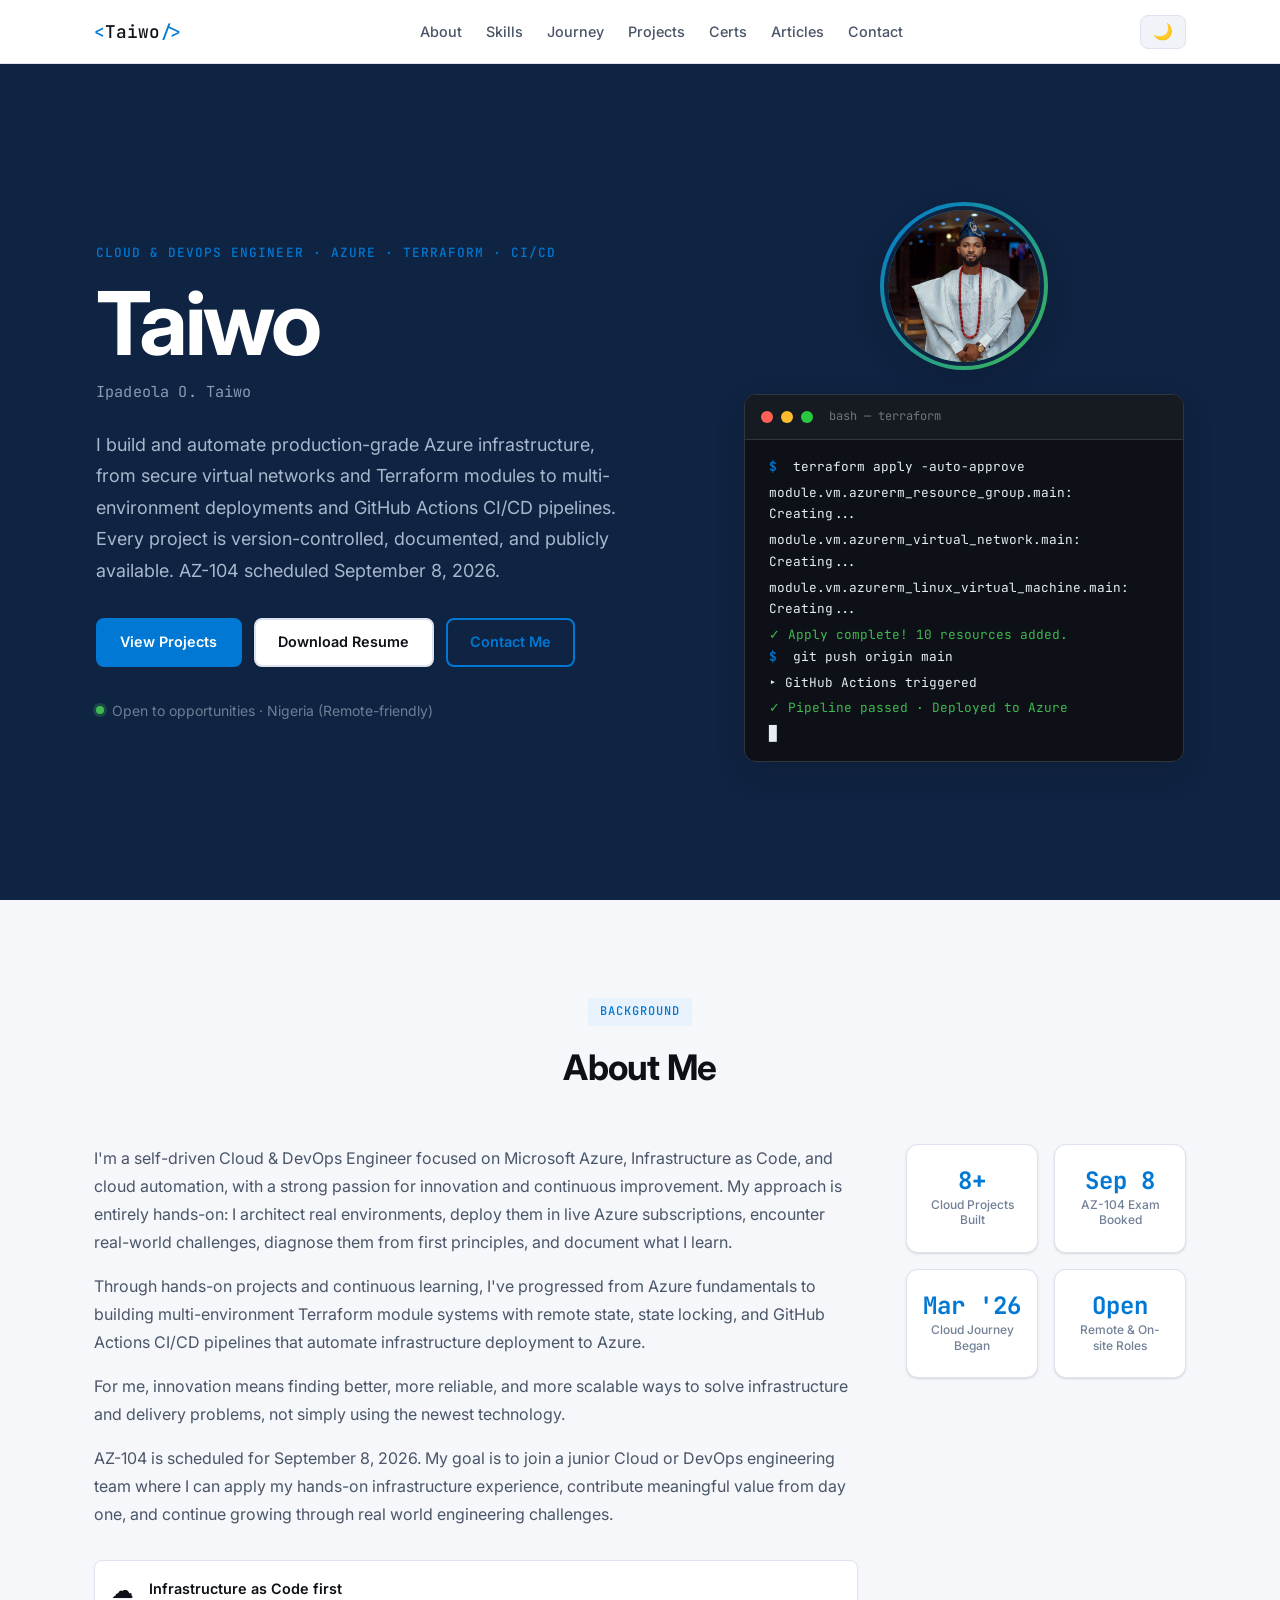
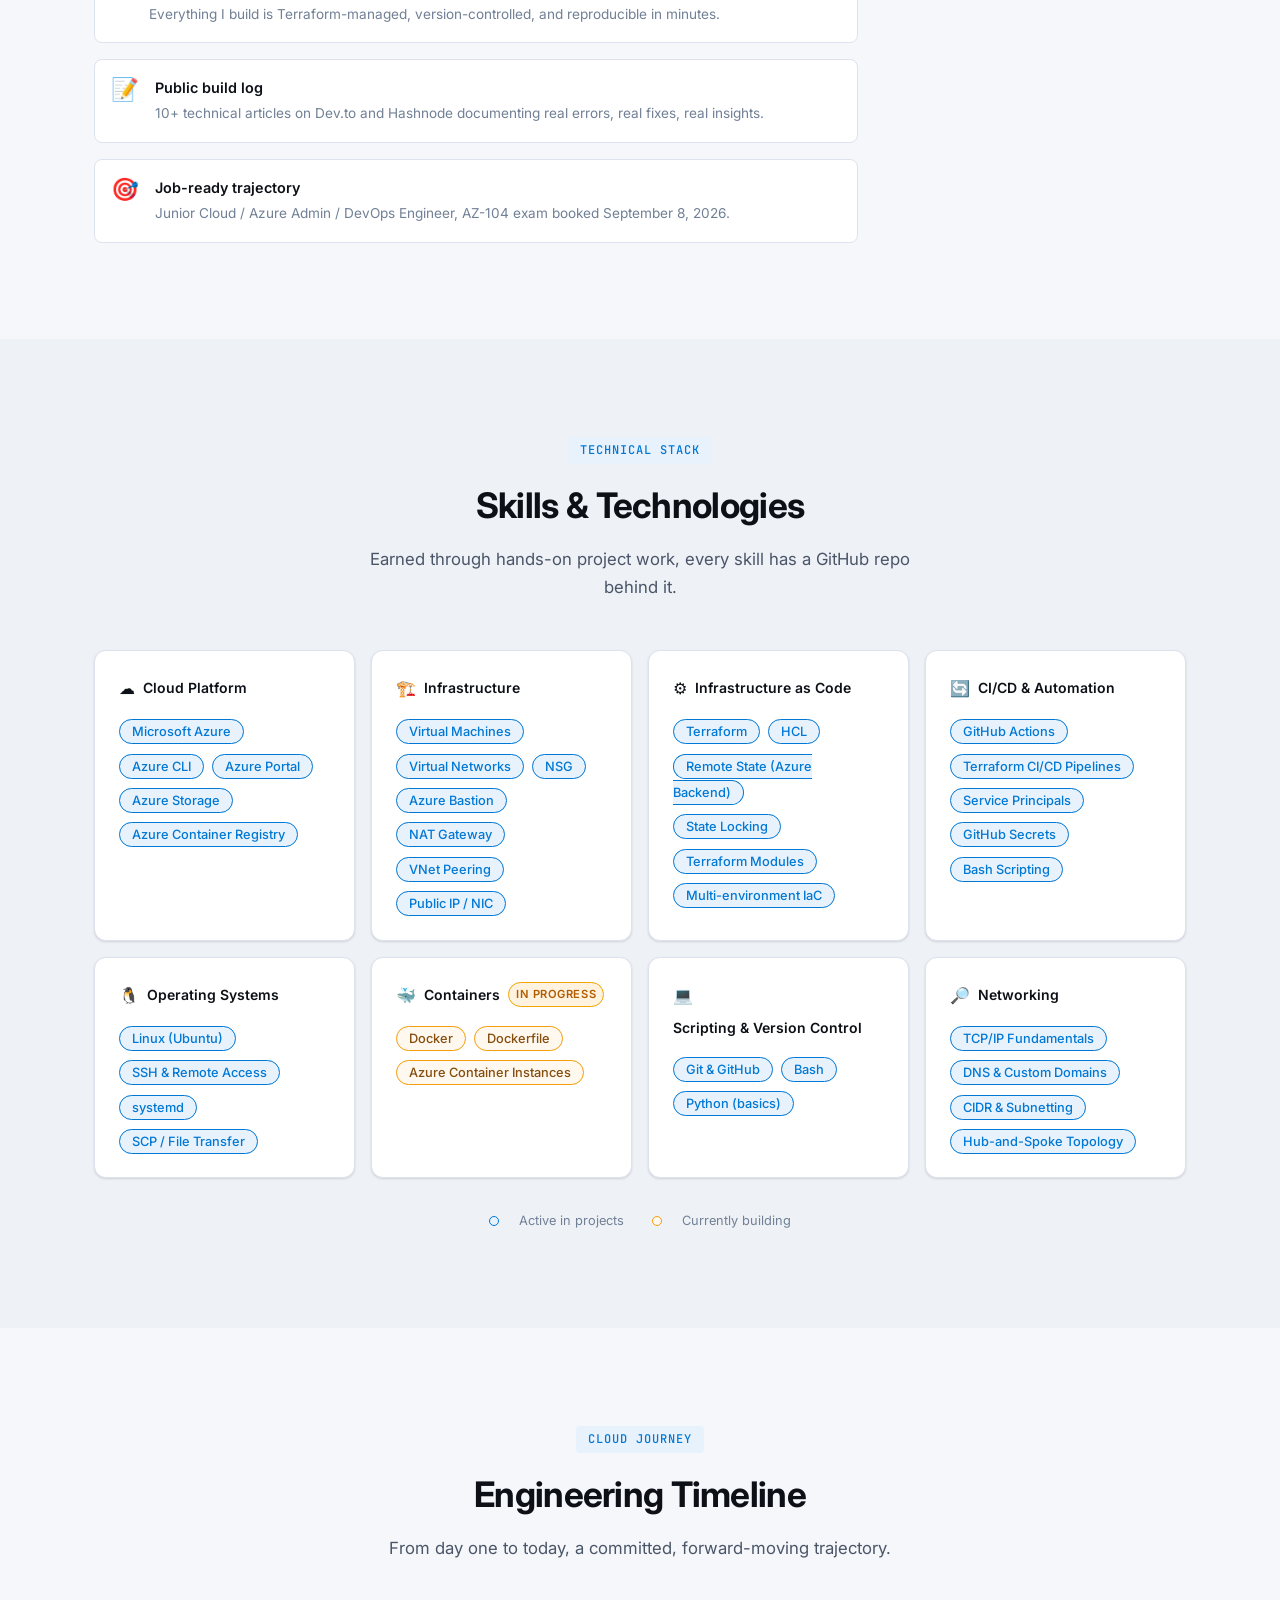
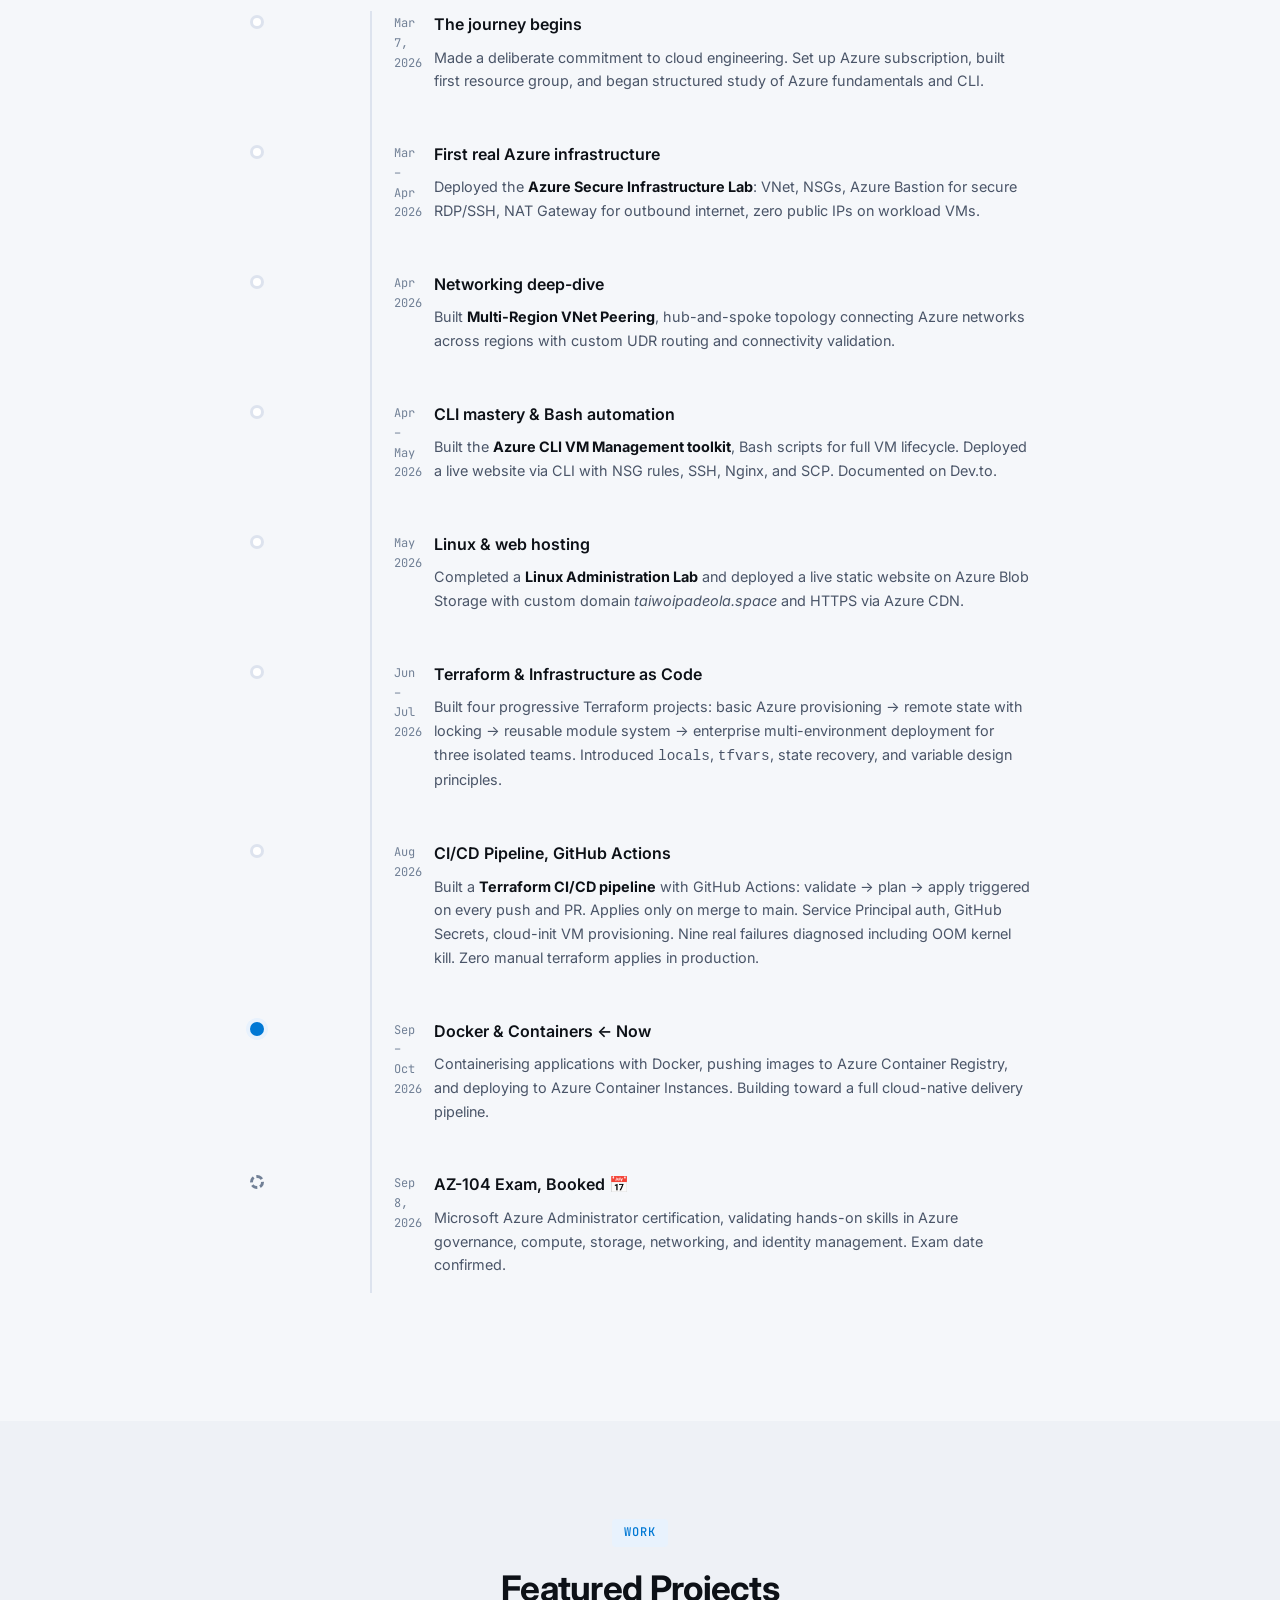
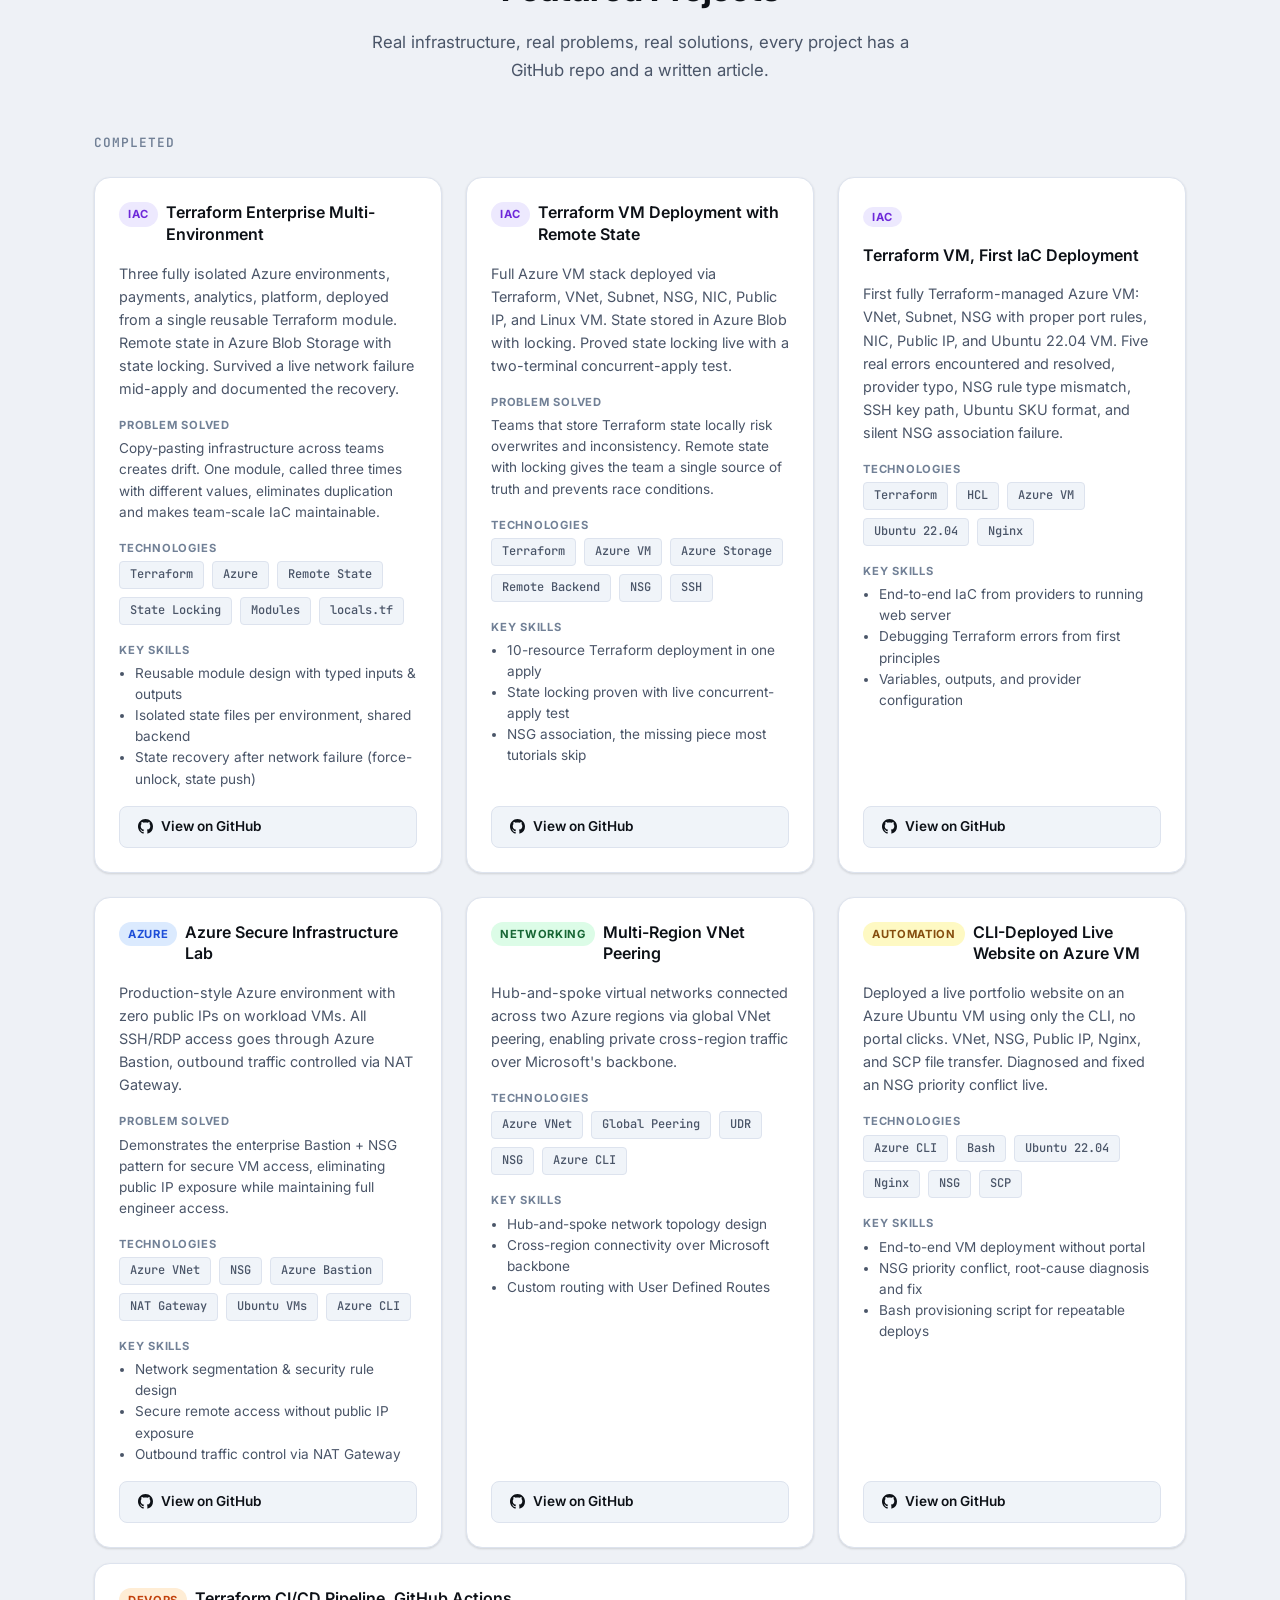
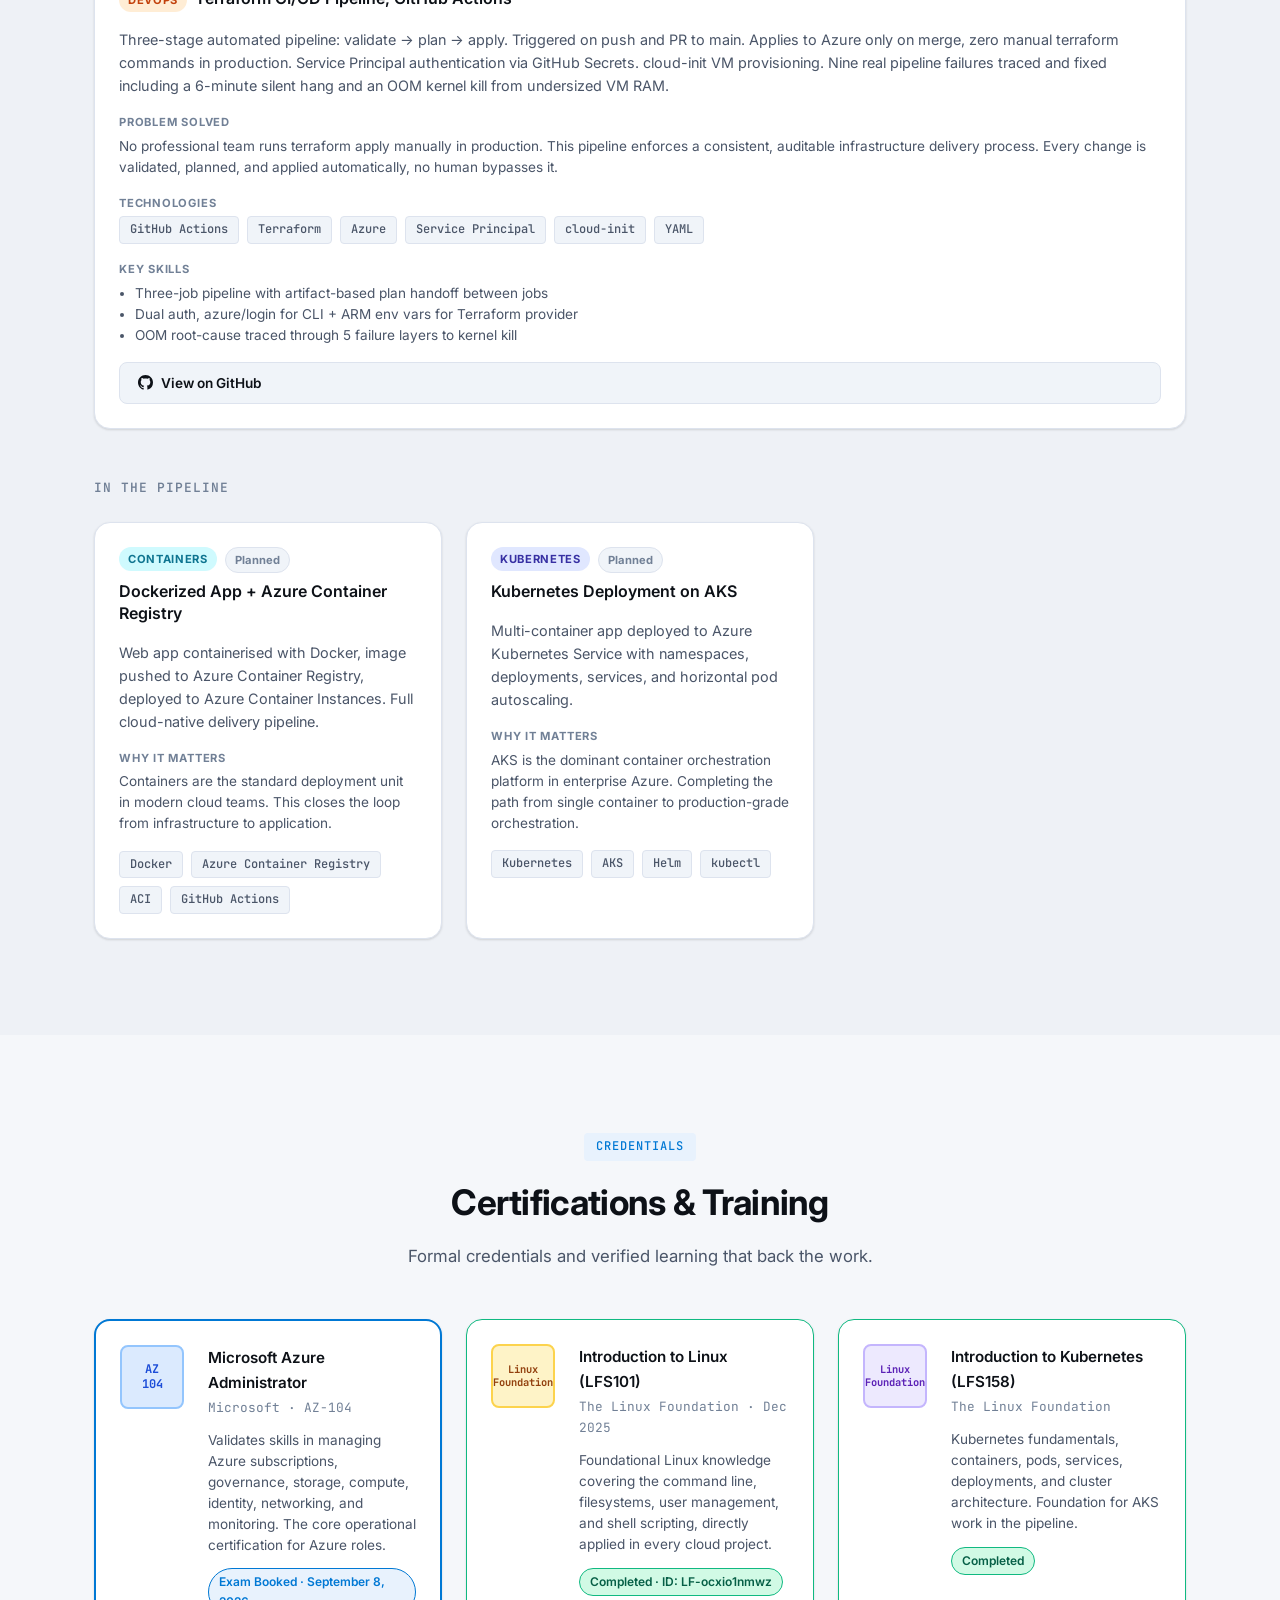
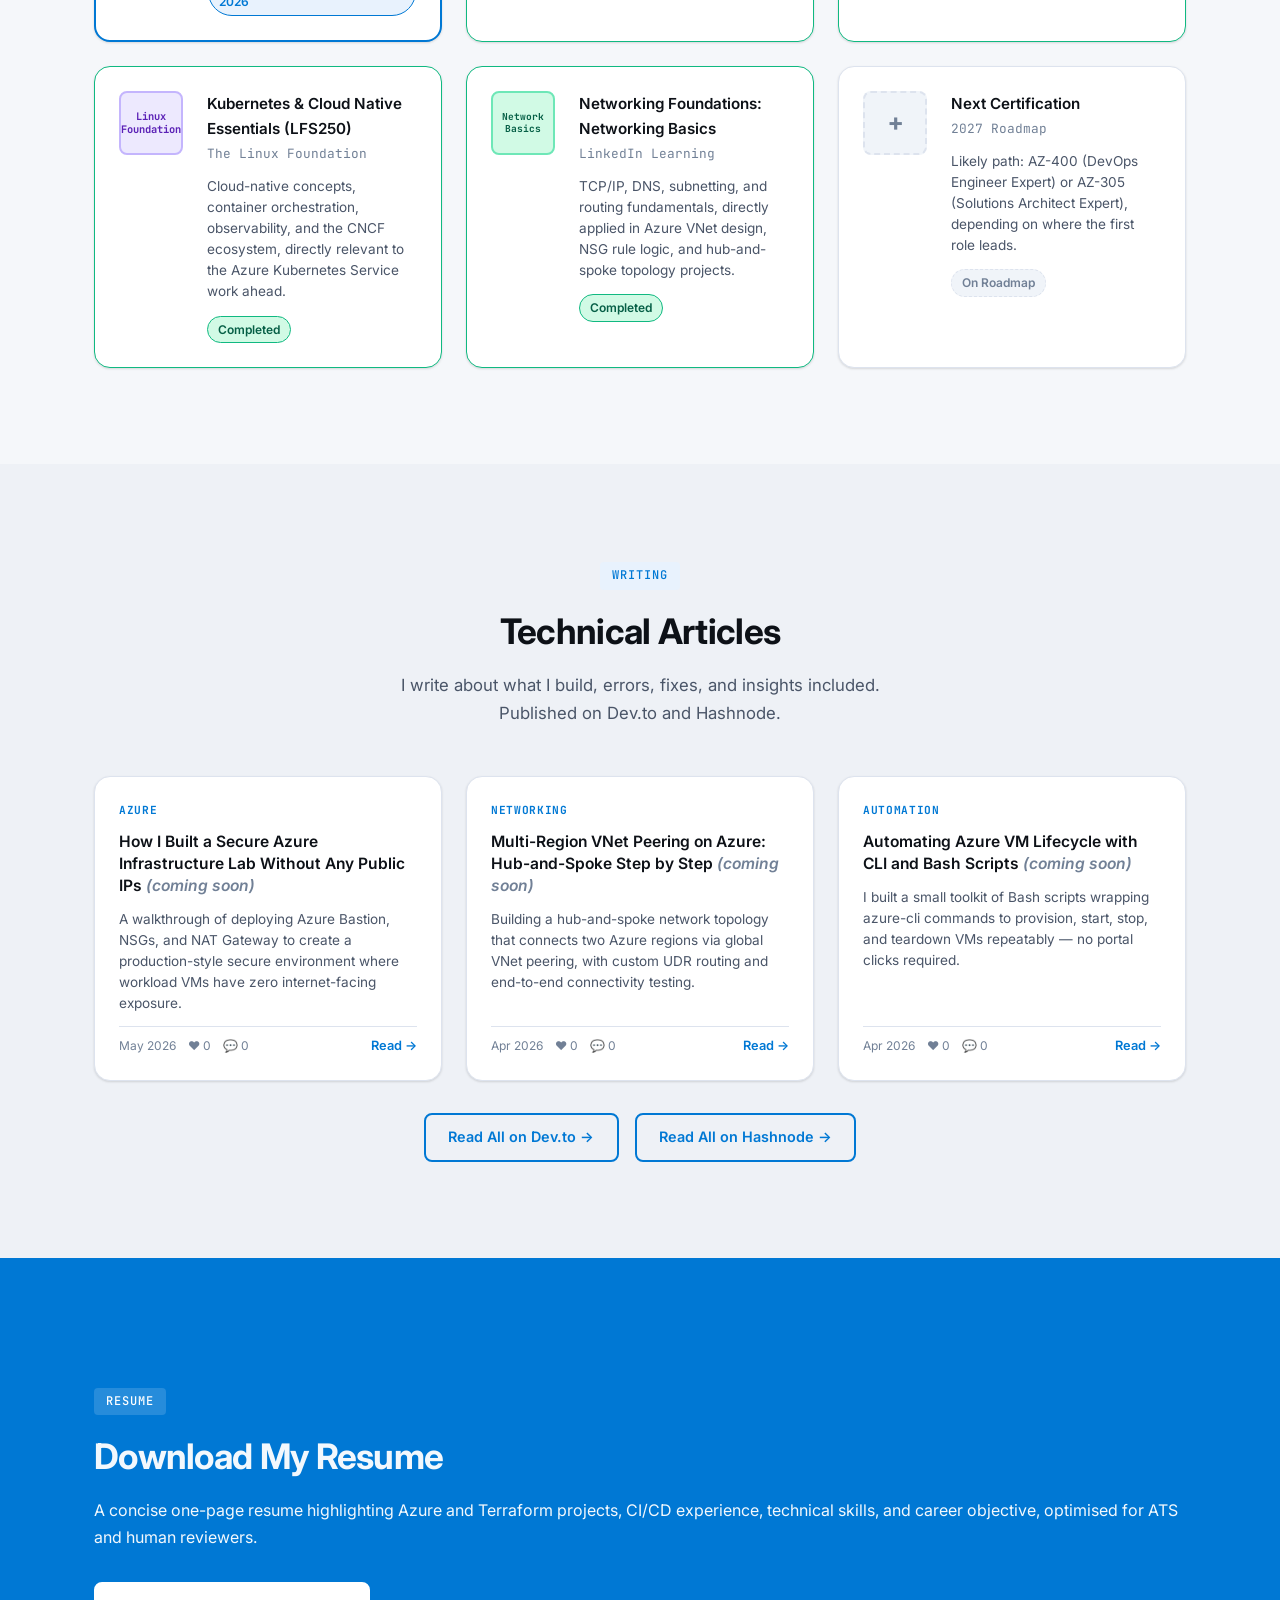
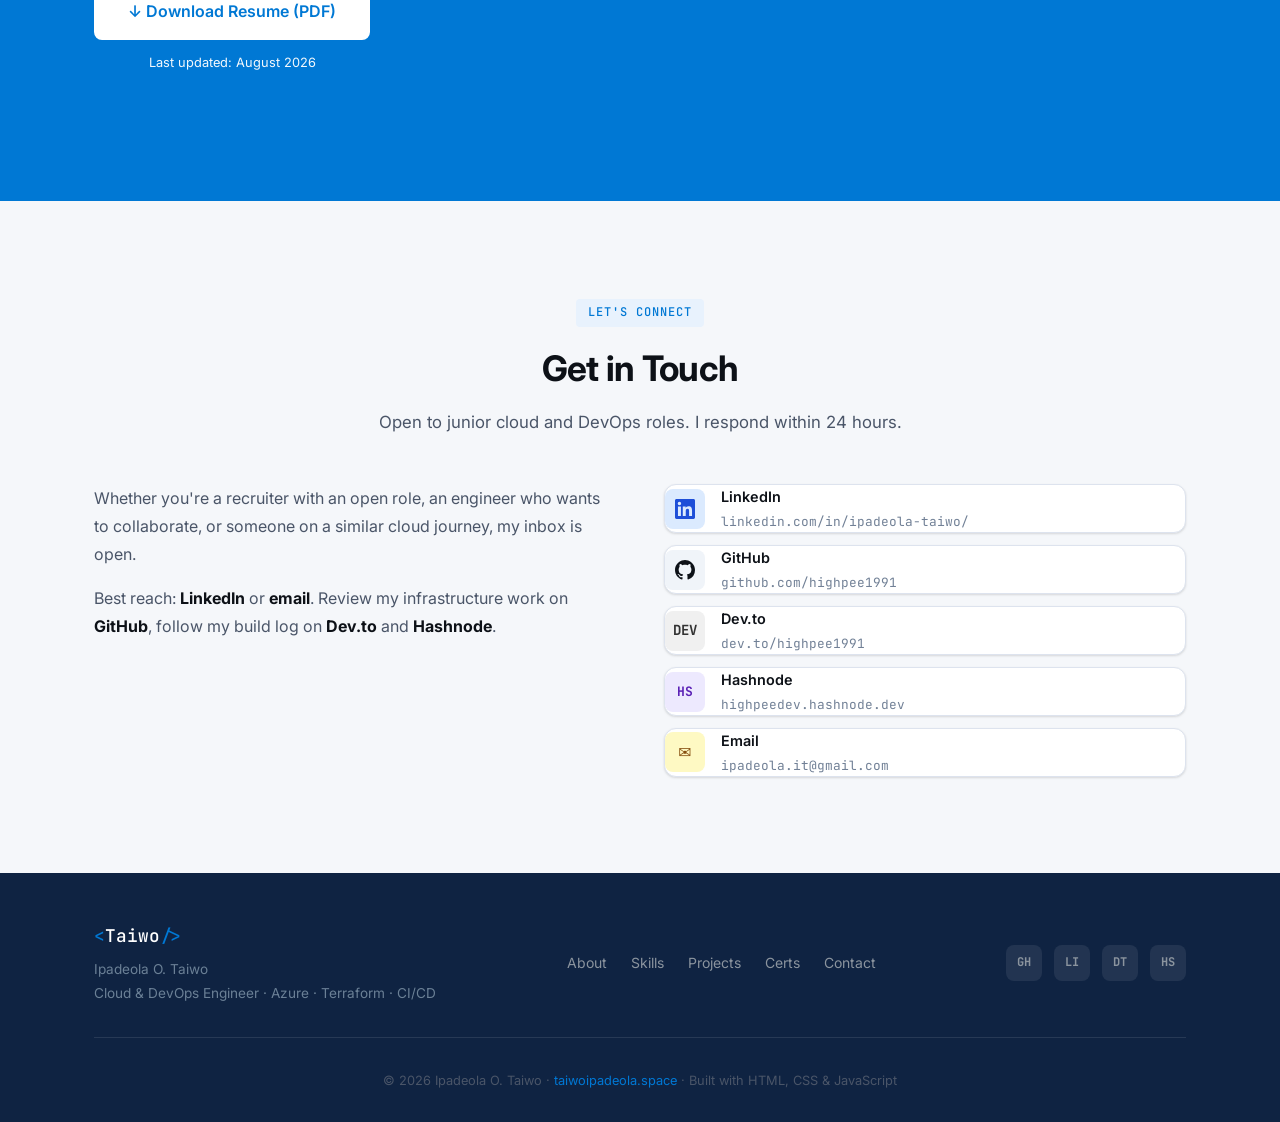
==== commit 78beb9e1: "updated project info" ====
--- a/portfolio/index.html
+++ b/portfolio/index.html
@@ -308,7 +308,7 @@
             <div class="tl-marker"></div>
             <div class="tl-date">Aug 2026</div>
             <div class="tl-content">
-              <h3>CI/CD Pipeline, GitHub Actions ✓</h3>
+              <h3>CI/CD Pipeline, GitHub Actions </h3>
               <p>Built a <strong>Terraform CI/CD pipeline</strong> with GitHub Actions: validate → plan → apply triggered on every push and PR. Applies only on merge to main. Service Principal auth, GitHub Secrets, cloud-init VM provisioning. Nine real failures diagnosed including OOM kernel kill. Zero manual terraform applies in production.</p>
             </div>
           </div>
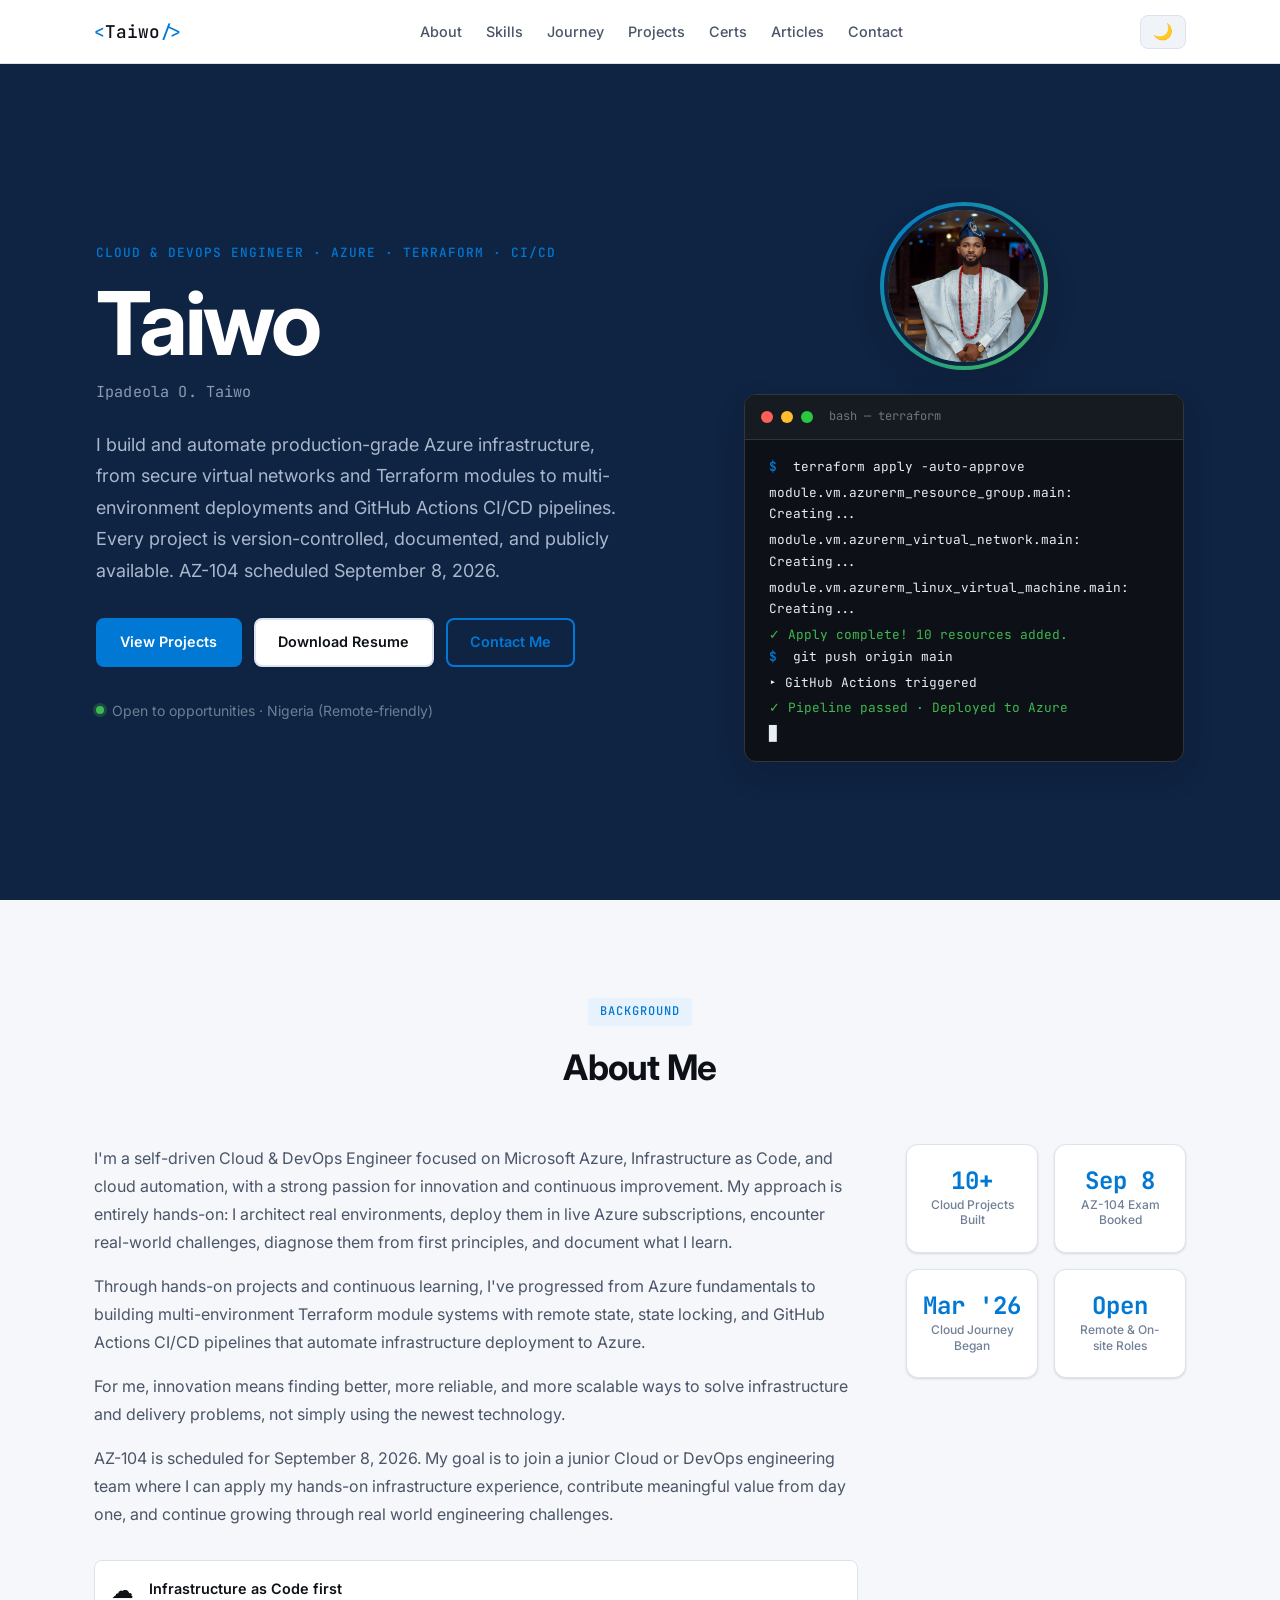
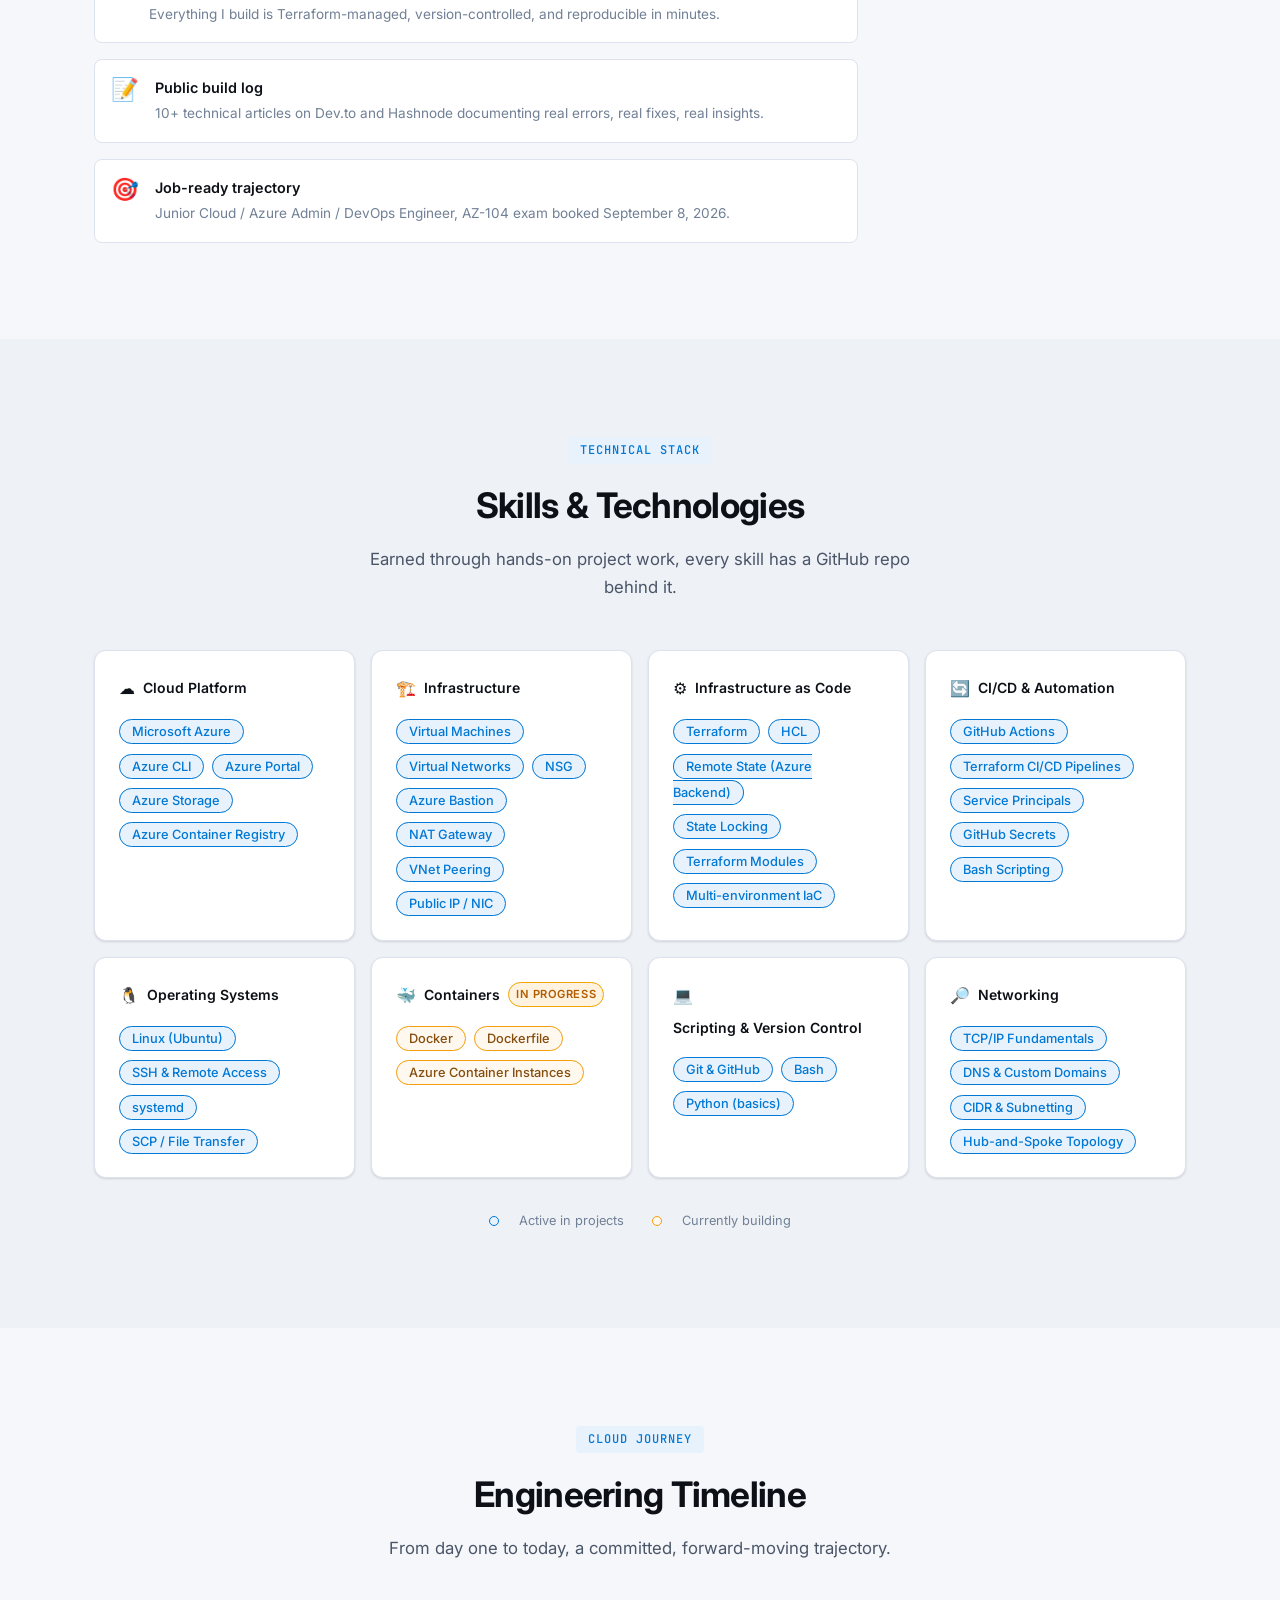
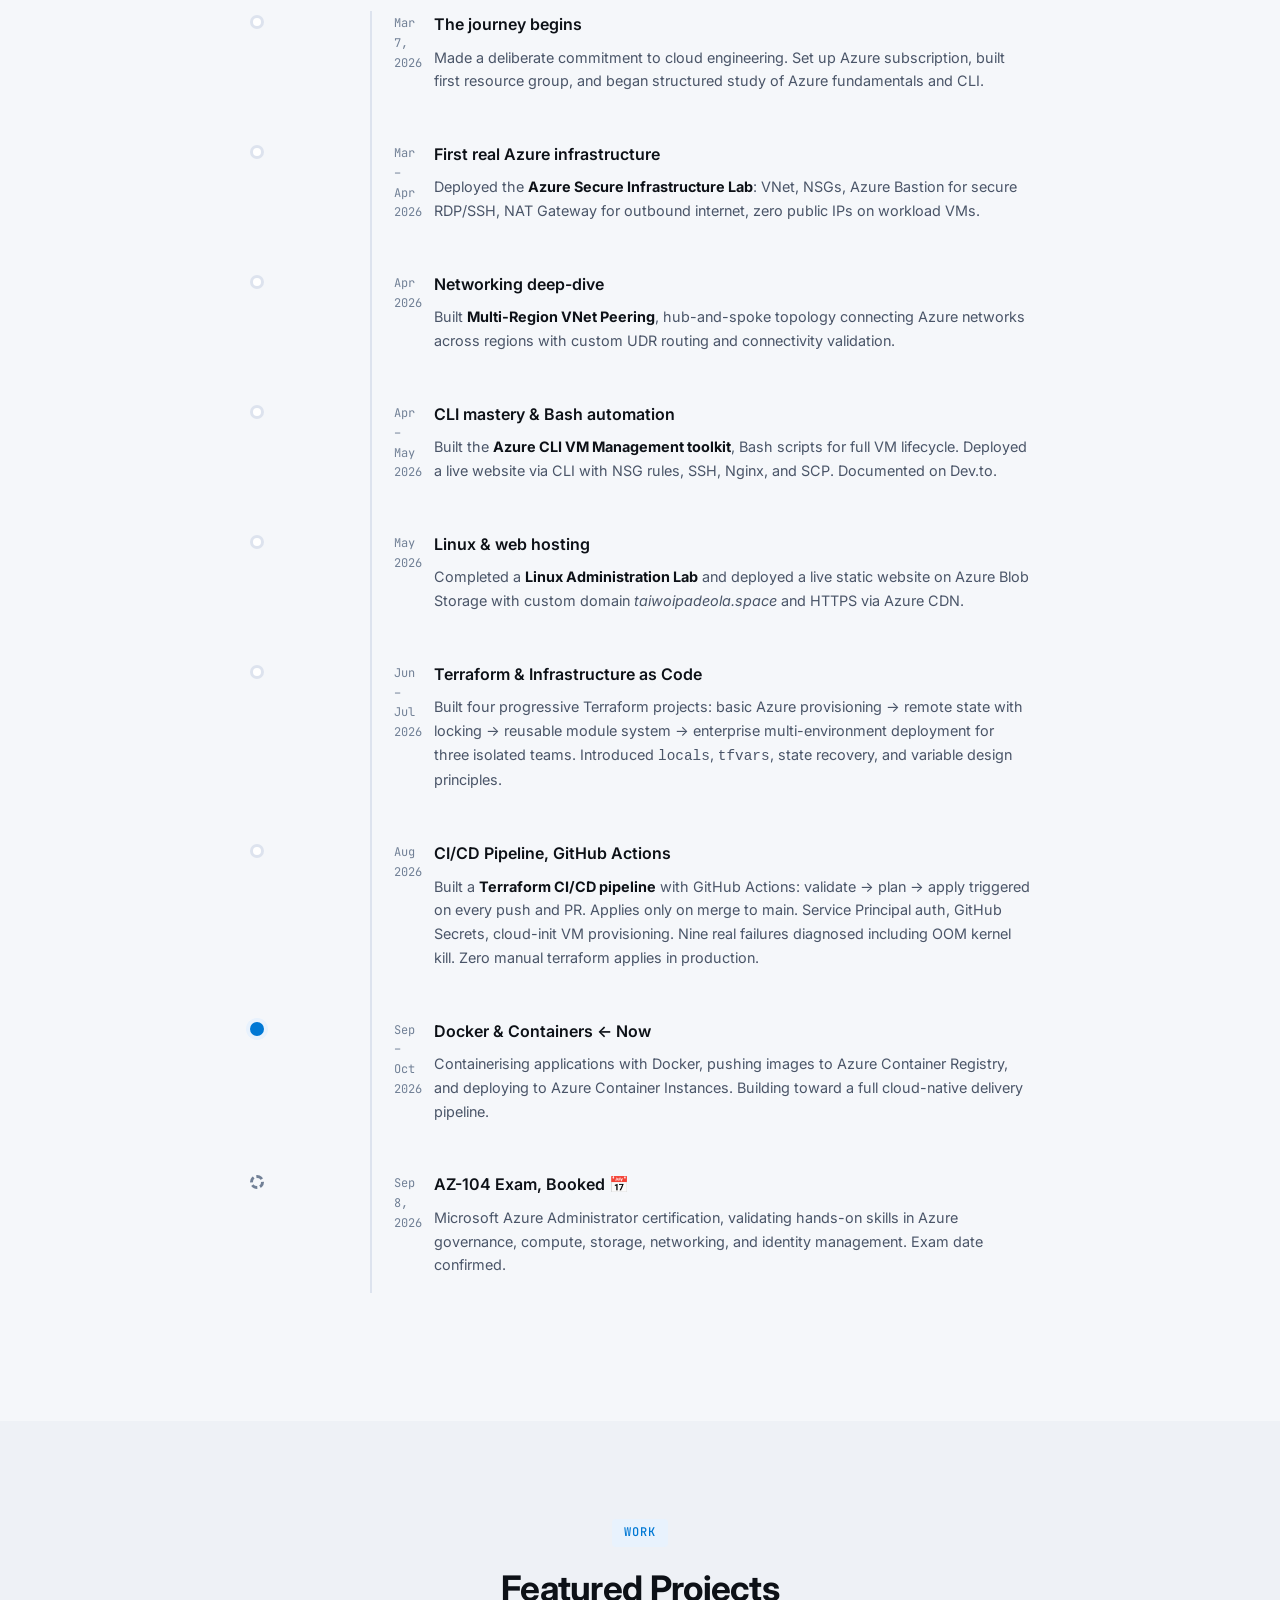
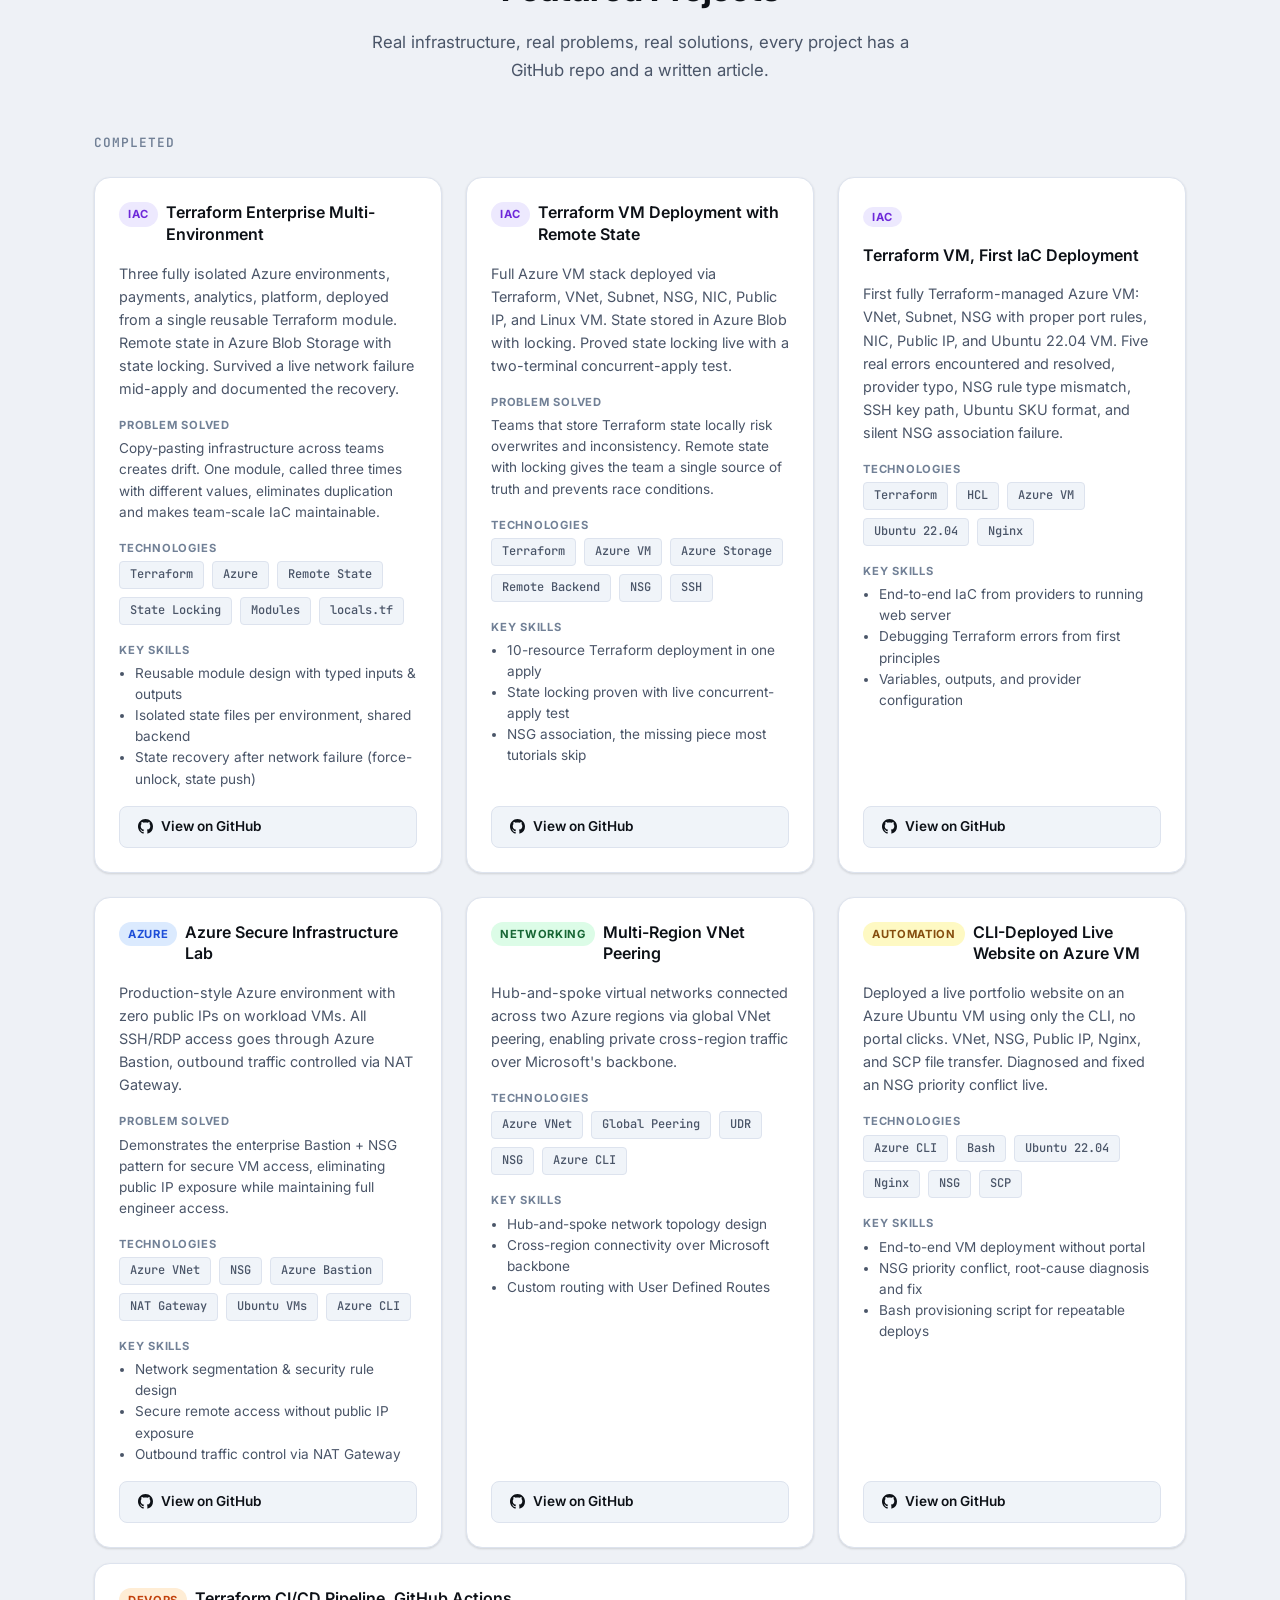
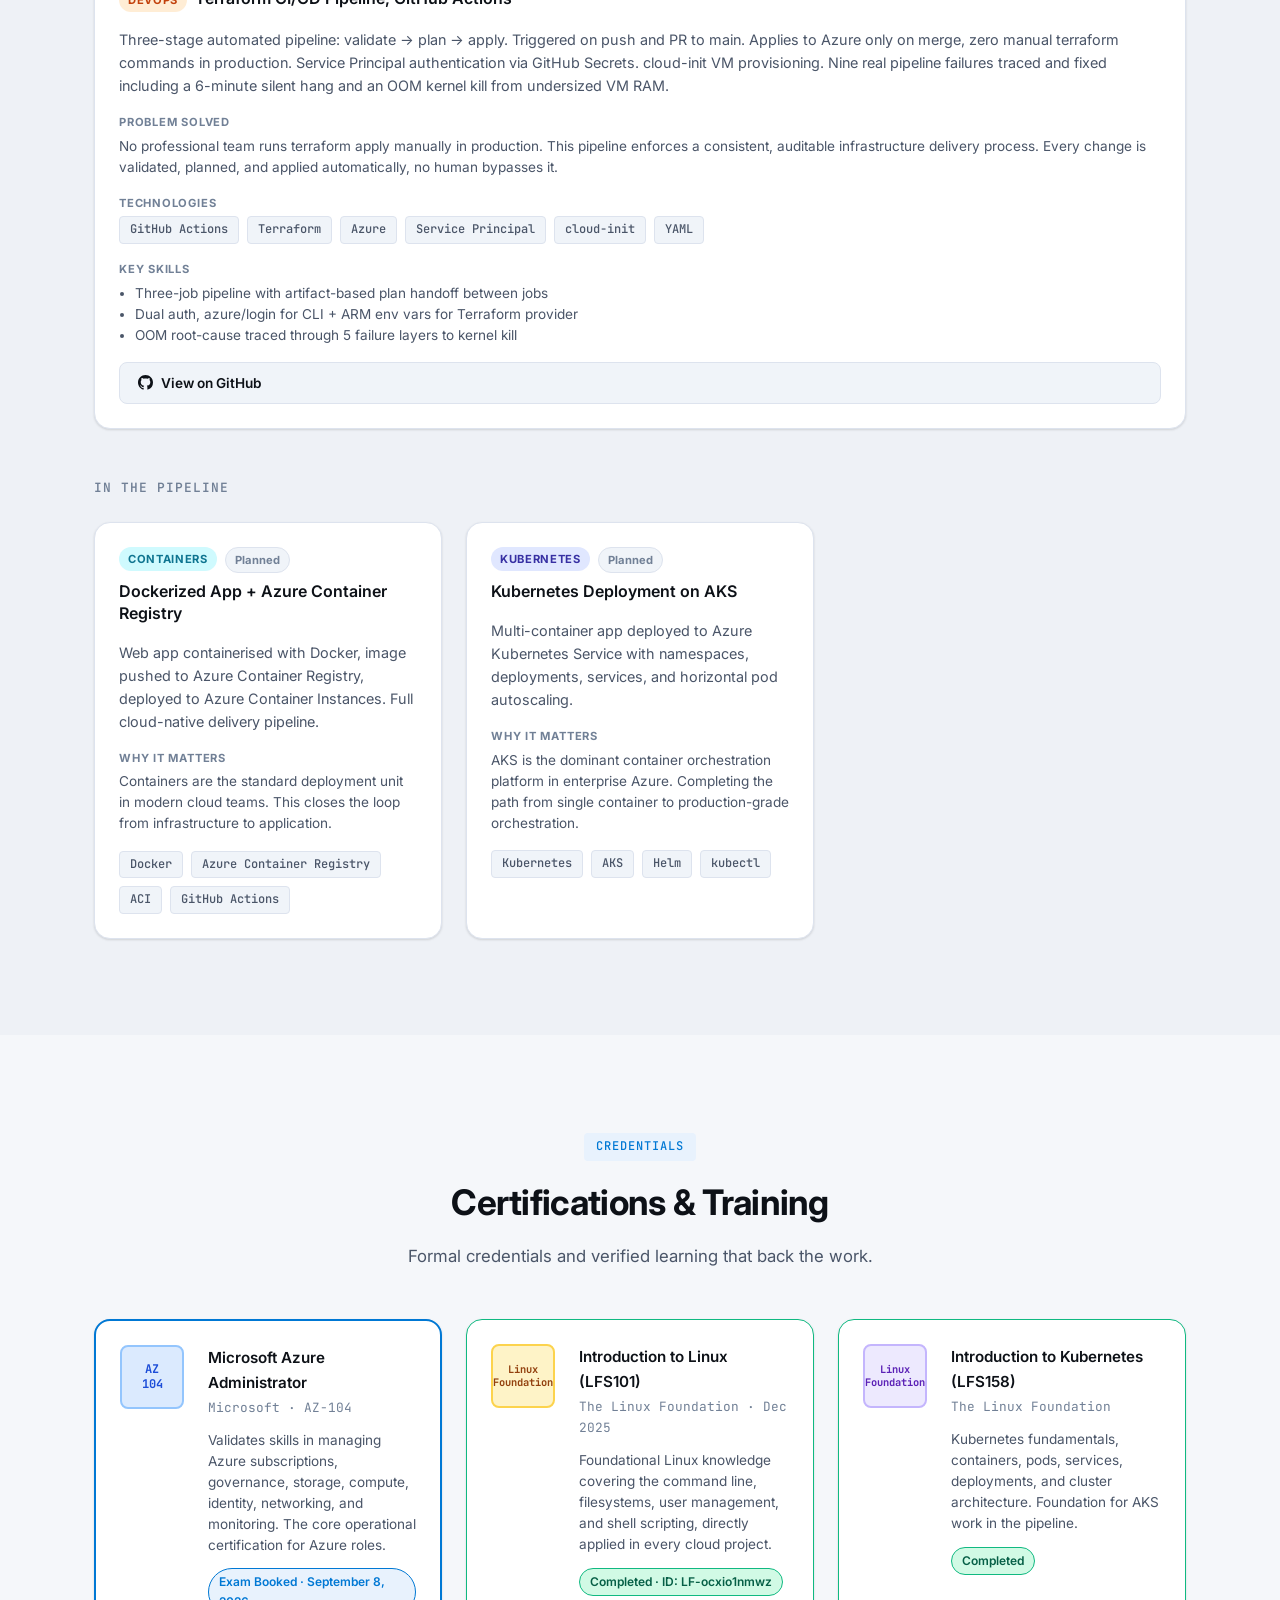
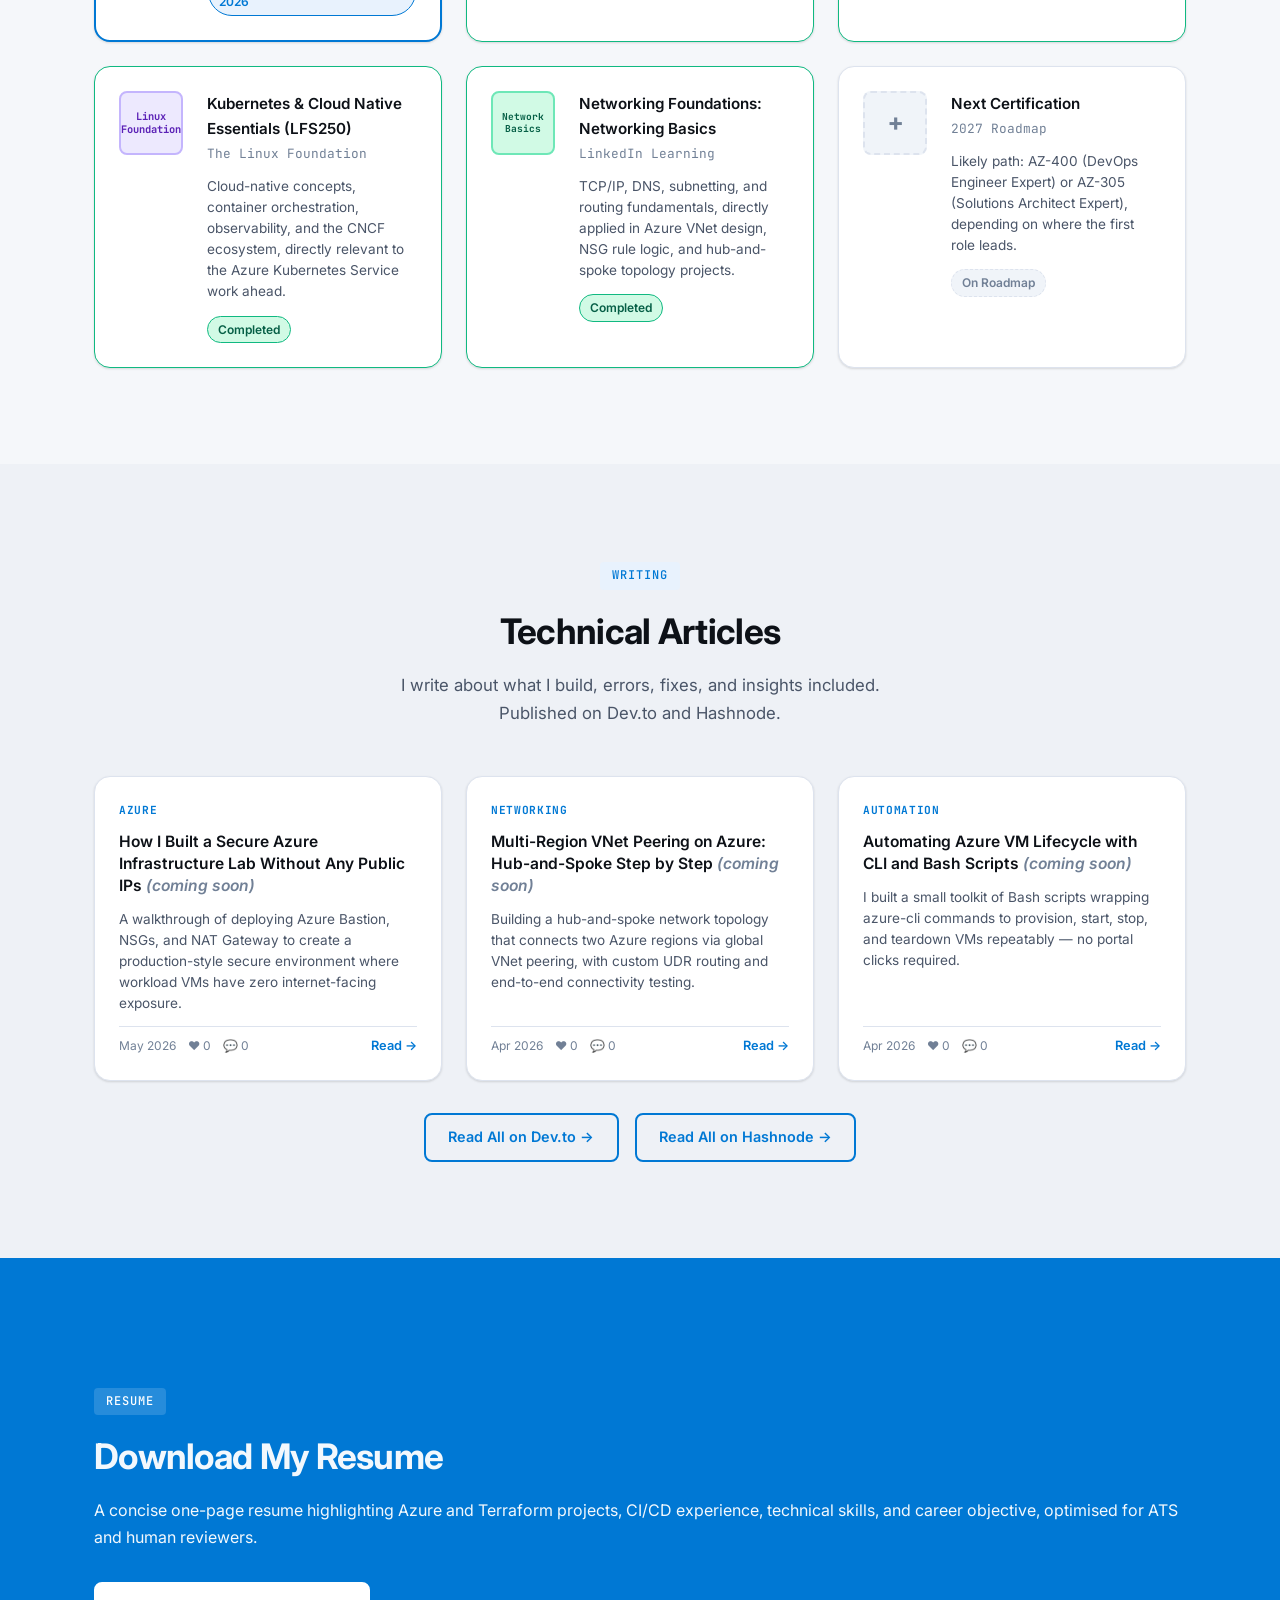
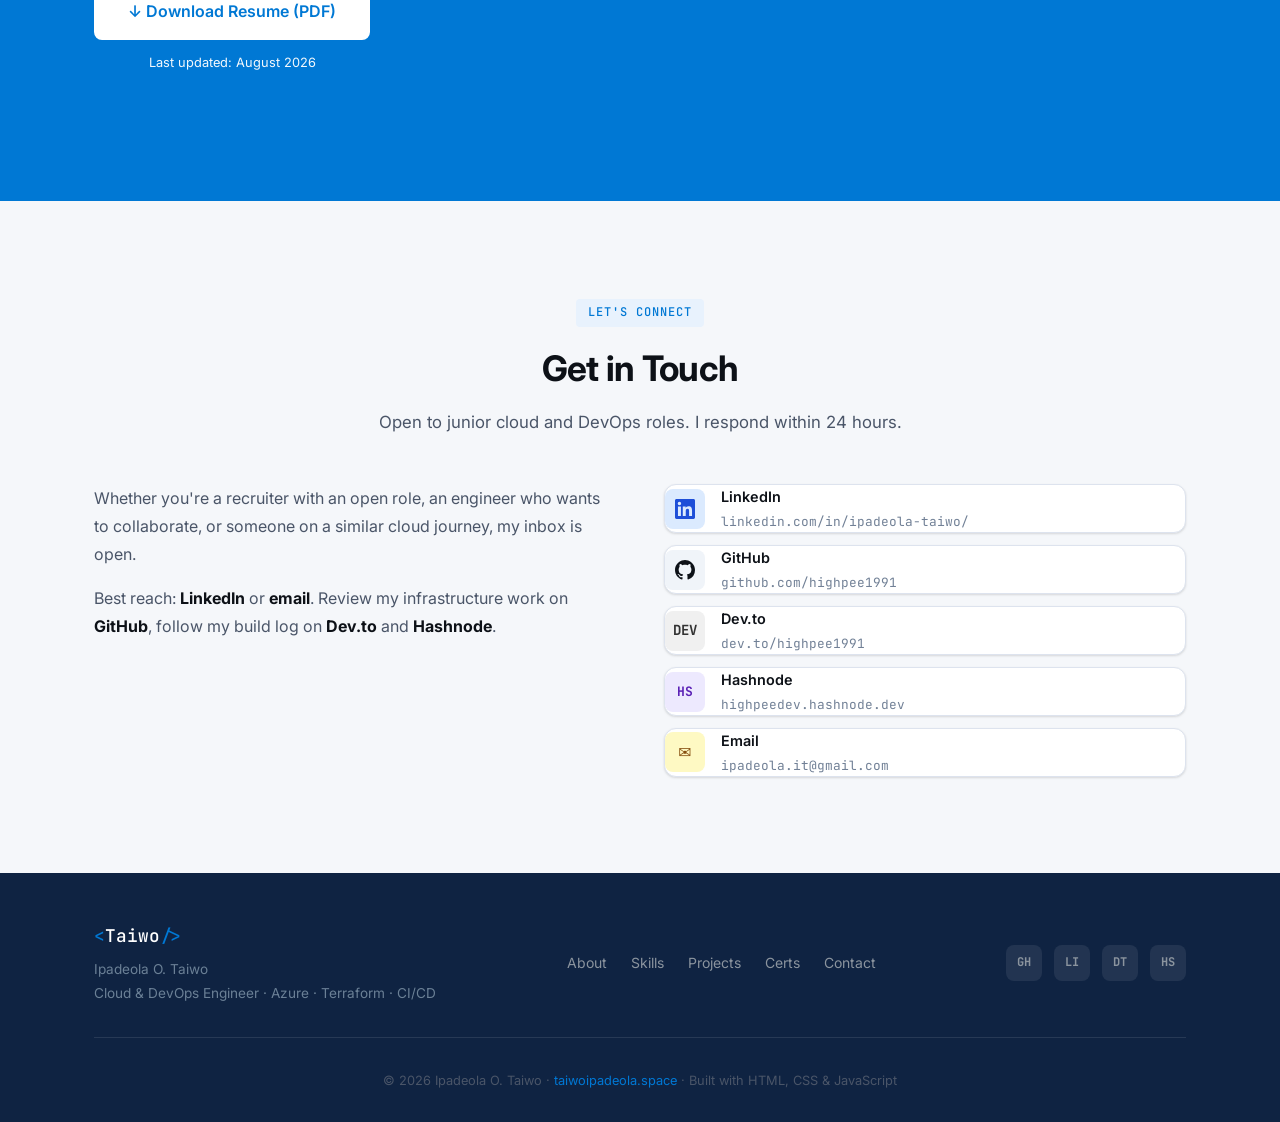
==== commit 25e441ee: "purged endpoint cached" ====
--- a/portfolio/index.html
+++ b/portfolio/index.html
@@ -131,7 +131,7 @@
           </div>
           <div class="about-stats">
             <div class="stat-card">
-              <span class="stat-num">8+</span>
+              <span class="stat-num">10+</span>
               <span class="stat-label">Cloud Projects Built</span>
             </div>
             <div class="stat-card">
